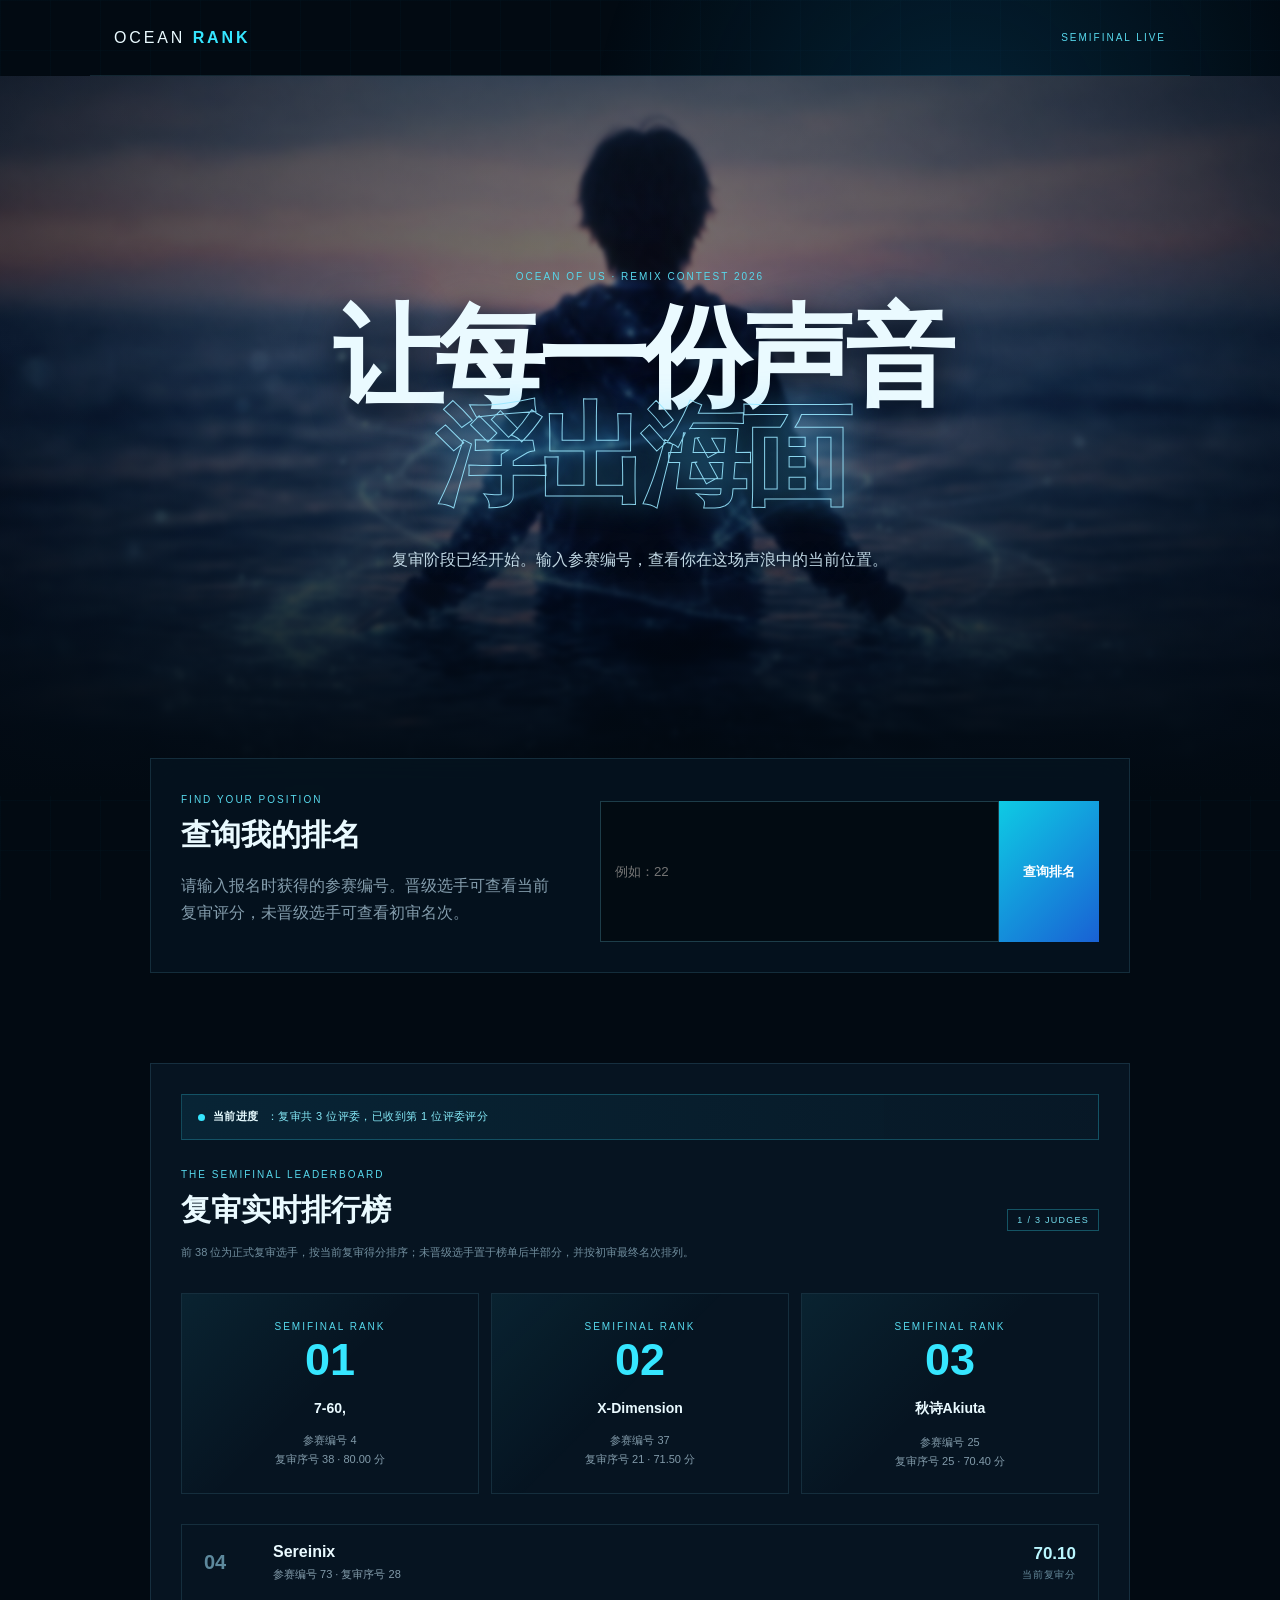
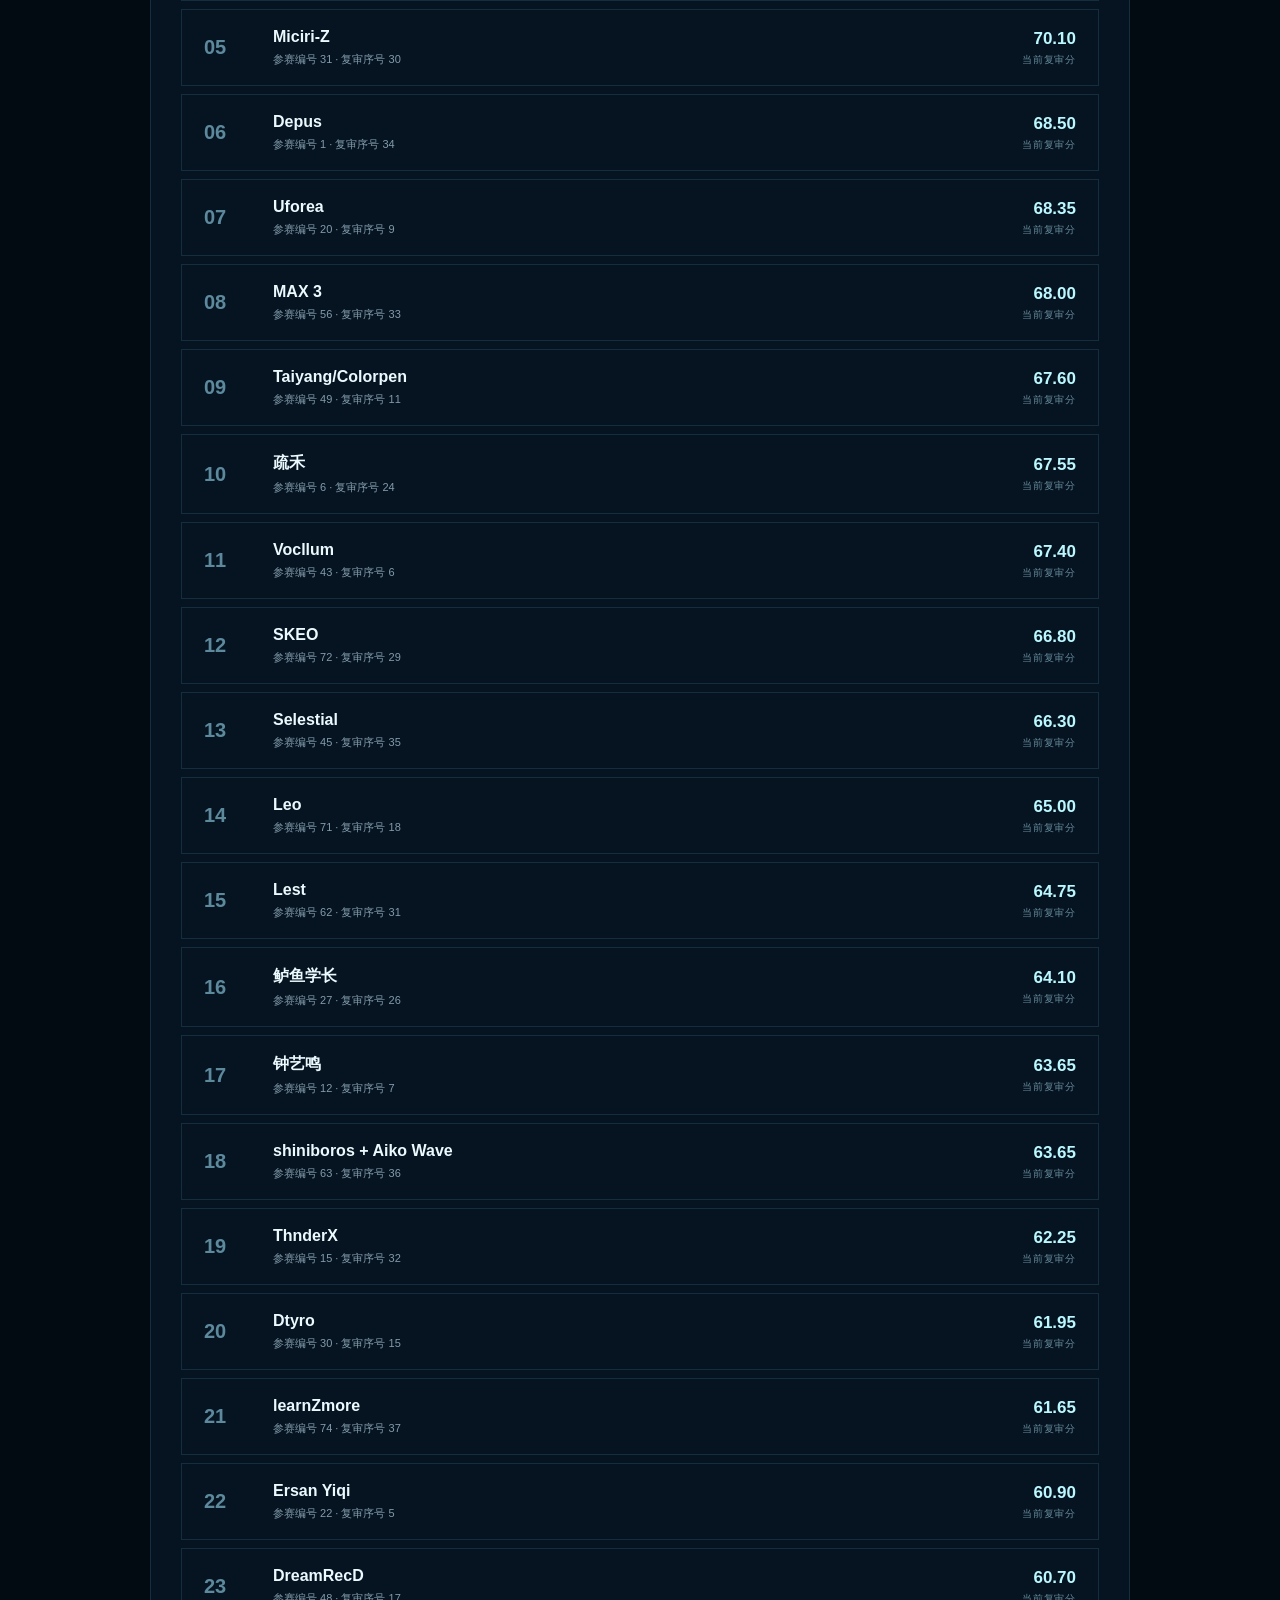
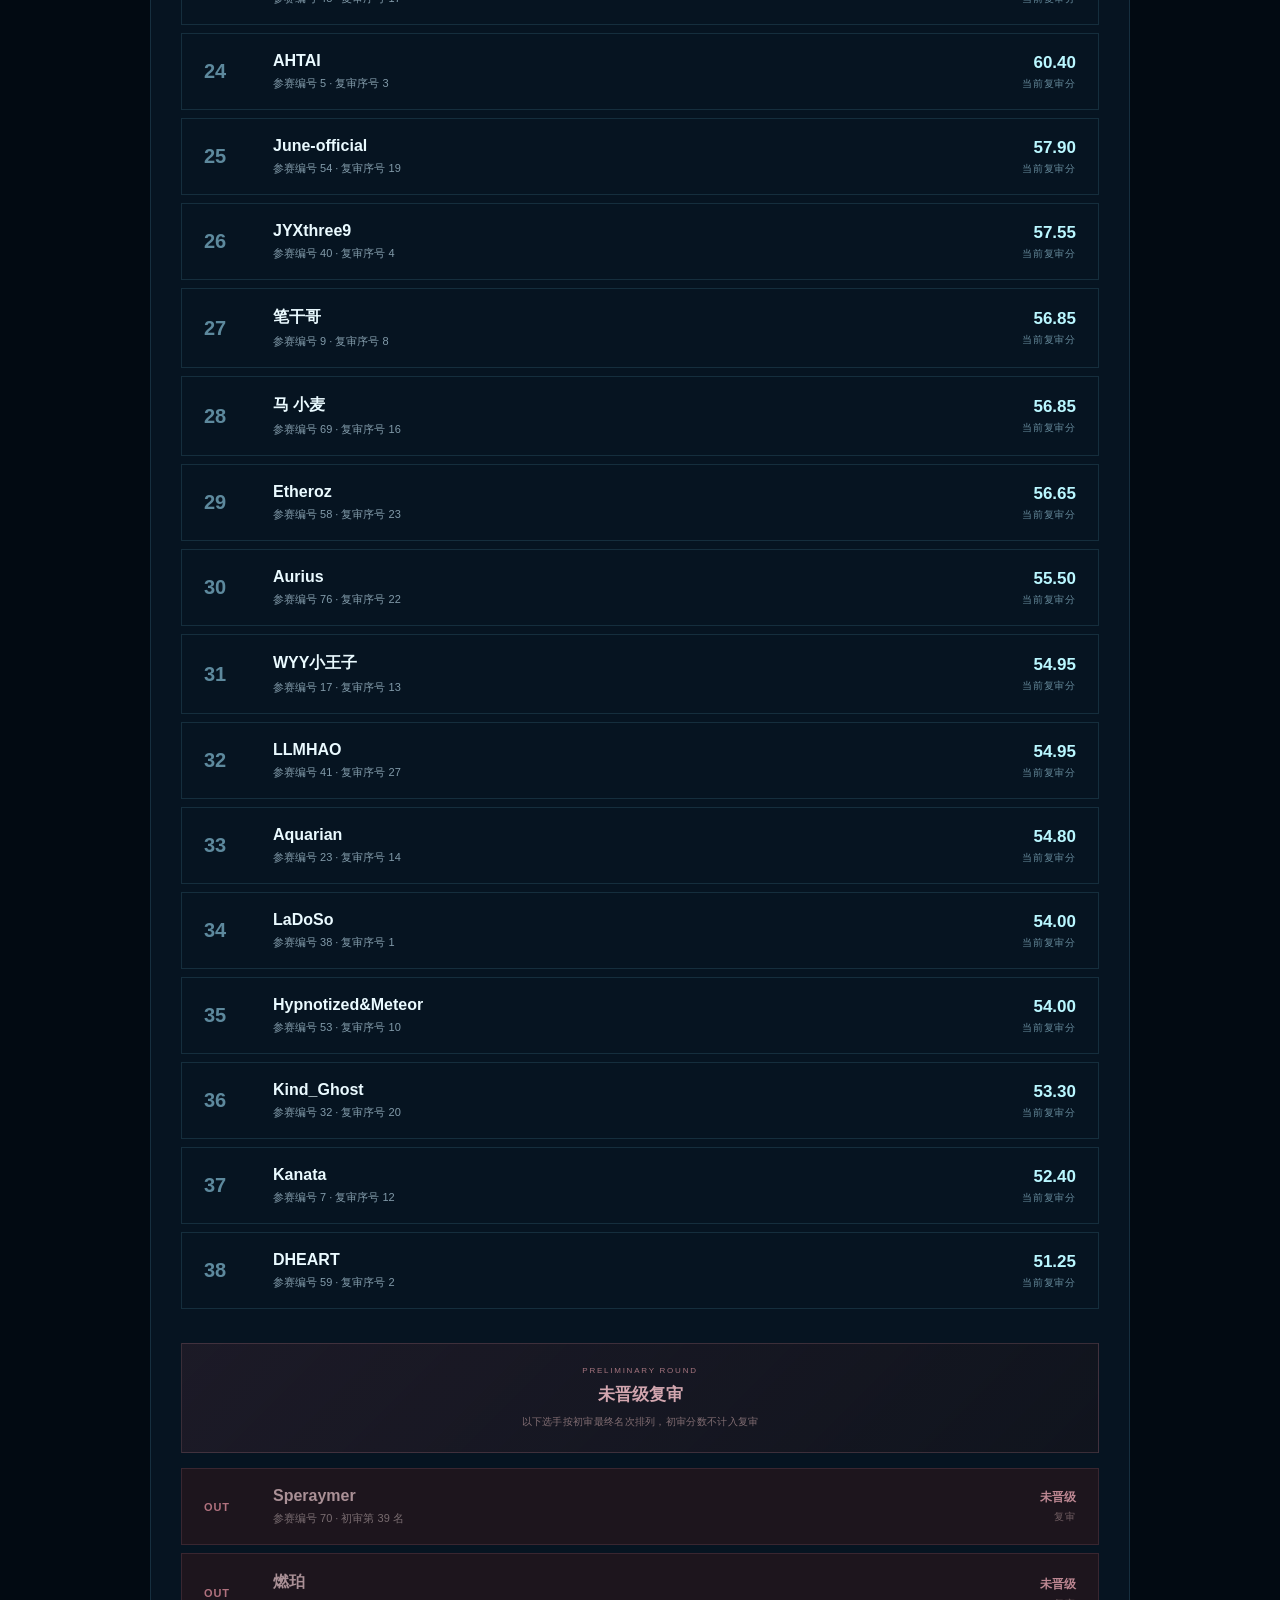
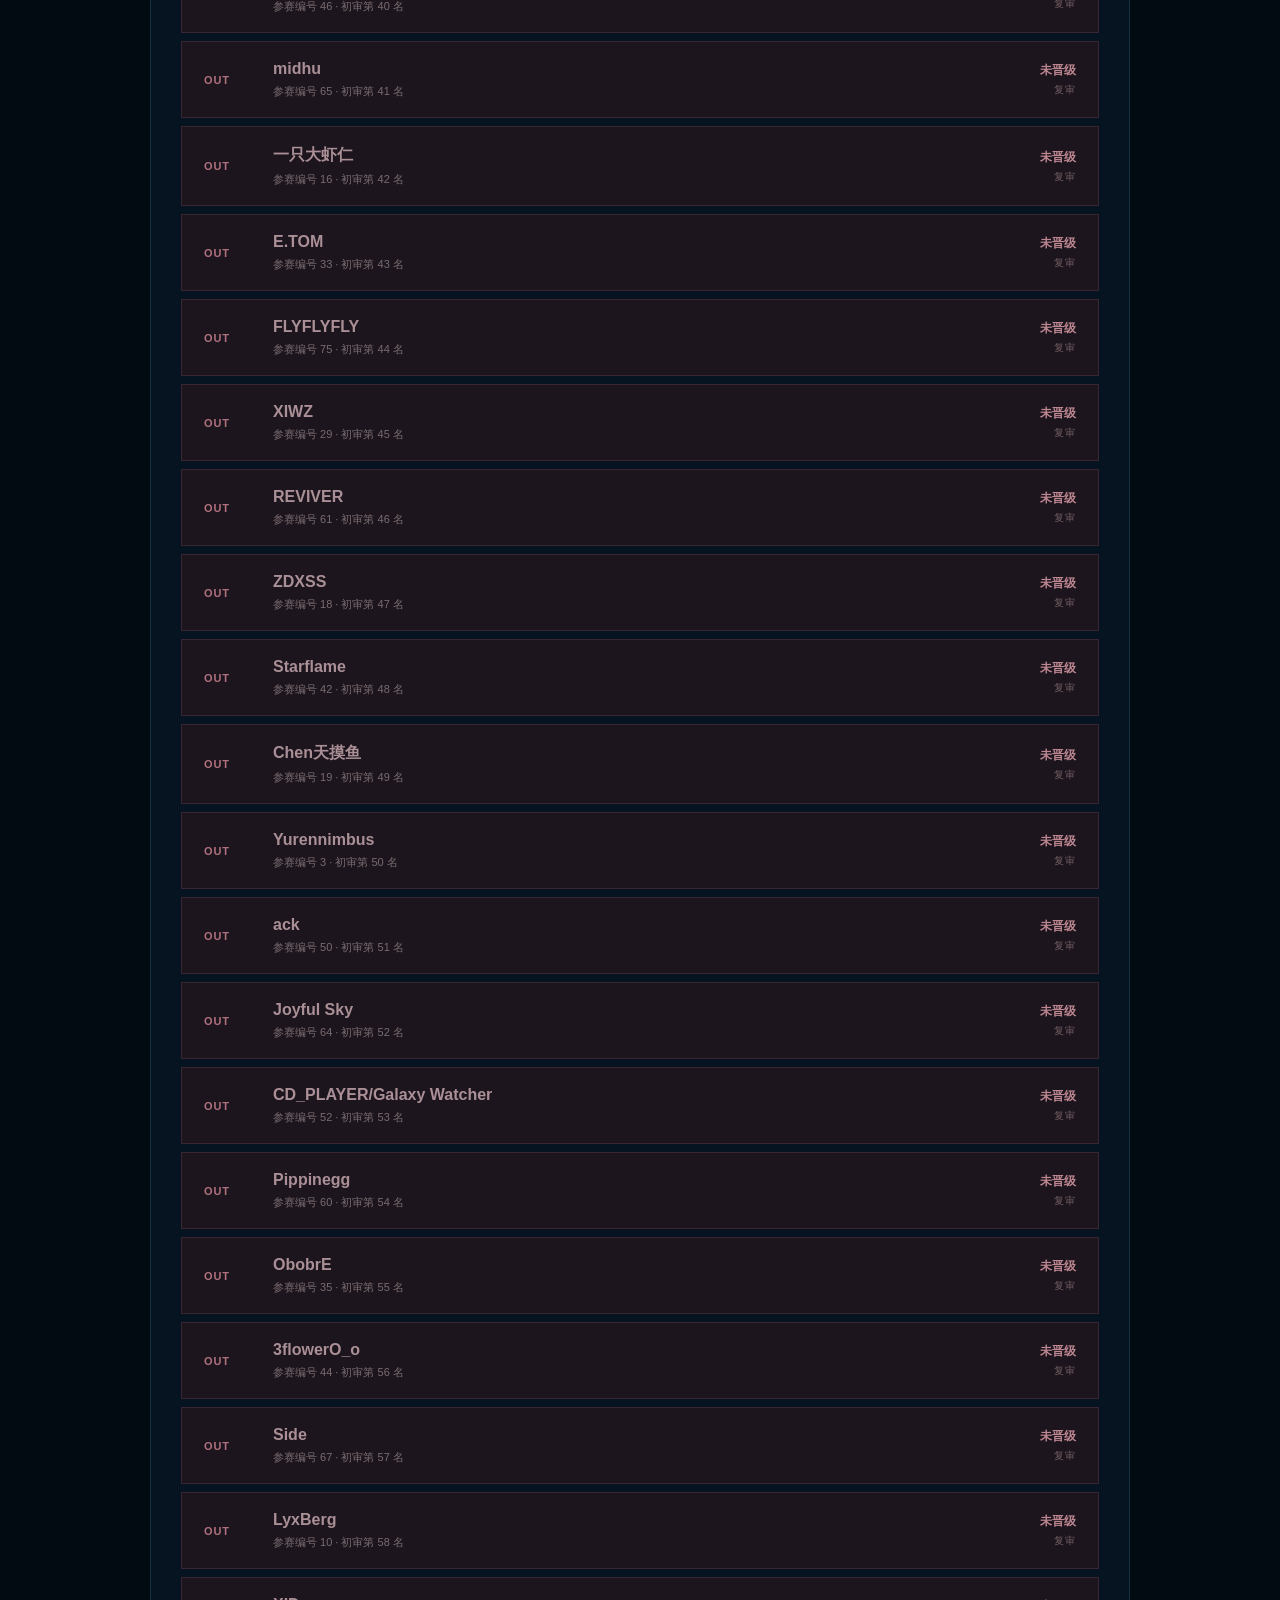
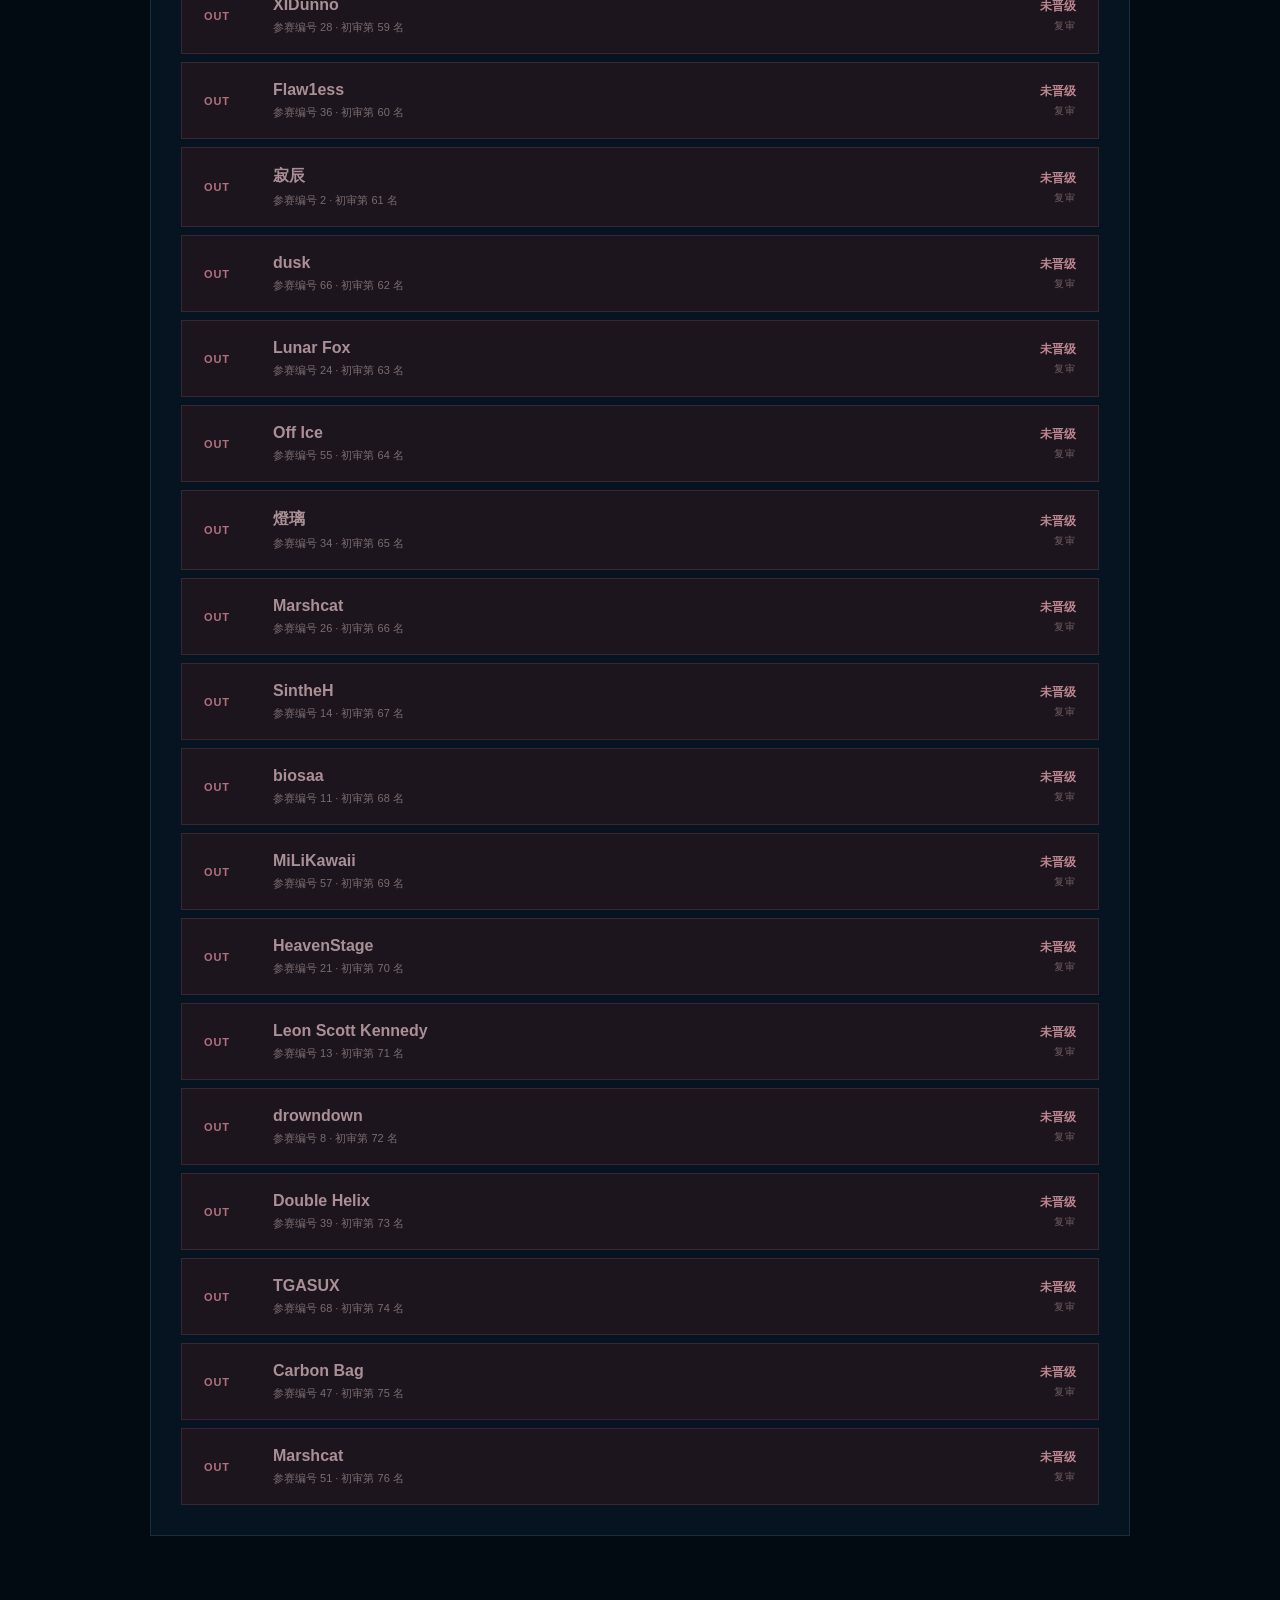
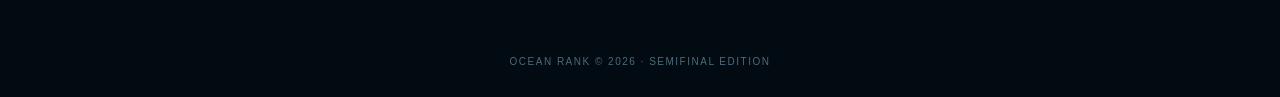
==== index.html @ de4f44c5 "Start semifinal ranking with first judge scores" ====
<!doctype html>
<html lang="zh-CN">
<head>
  <meta charset="utf-8">
  <meta name="viewport" content="width=device-width,initial-scale=1">
  <meta name="theme-color" content="#020a12">
  <title>Ocean Rank｜复审排行榜</title>
  <style>
    *{box-sizing:border-box}
    html{scroll-behavior:smooth}
    body{margin:0;background:#020a12;color:#eafaff;font-family:Arial,"Microsoft YaHei",sans-serif}
    body:before{content:"";position:fixed;inset:0;pointer-events:none;background:radial-gradient(circle at 75% 15%,#07527a55,transparent 30%),linear-gradient(#06314a18 1px,transparent 1px),linear-gradient(90deg,#06314a18 1px,transparent 1px);background-size:auto,50px 50px,50px 50px}
    nav{height:76px;max-width:1100px;margin:auto;padding:0 24px;display:flex;align-items:center;justify-content:space-between;border-bottom:1px solid #7fdfff22;position:relative;z-index:4}
    .brand{letter-spacing:.18em}.brand b{color:#36e6ff}.badge,small{font-size:10px;letter-spacing:.2em;color:#57d8ec}
    .hero{text-align:center;padding:110px 20px 80px}.hero h1{font-size:clamp(56px,10vw,110px);letter-spacing:-.07em;line-height:.9;margin:25px 0}.hero h1 span{color:transparent;-webkit-text-stroke:1px #45daf0}.hero p{color:#849dad;line-height:1.8}
    .query,.ranking{max-width:980px;margin:0 auto 90px;padding:30px;border:1px solid #7fdfff22;background:#071724dd}
    .query{display:grid;grid-template-columns:1fr 1.3fr;gap:35px}.query h2,.ranking h2{font-size:30px;margin:8px 0 12px}.query p{color:#849dad;line-height:1.7}
    .search{display:flex;margin-top:12px}.search input{flex:1;min-width:0;background:#020b12;border:1px solid #6ac7df44;color:white;padding:14px}.search button{border:0;background:linear-gradient(135deg,#0ecbe4,#1961d4);color:white;padding:0 24px;font-weight:bold;cursor:pointer}
    .result{grid-column:1/-1;padding:18px;border:1px solid #36e6ff33;display:none}.result strong{font-size:32px;color:#36e6ff;margin-right:18px}
    .podium{display:grid;grid-template-columns:repeat(3,1fr);gap:12px;margin:30px 0}.card,.row{border:1px solid #7fdfff20;background:#061421;text-decoration:none;color:inherit}.card{padding:22px;text-align:center}.card strong{display:block;font-size:45px;color:#36e6ff}.card h3{font-size:14px}.card span{font-size:11px;color:#829baa;line-height:1.7}
    .row{display:grid;grid-template-columns:55px minmax(0,1fr) auto;gap:14px;align-items:center;margin-top:8px;padding:18px 22px}.rank-number{font-size:20px;font-weight:700;color:#5d899d}.identity{min-width:0}.identity b{display:block;overflow-wrap:anywhere}.identity span{display:block;margin-top:6px;color:#829baa;font-size:11px}.row-score{text-align:right}.row-score b{display:block;color:#baf7ff;font-size:17px}.row-score small{display:block;margin-top:4px;color:#668a9b;letter-spacing:.08em}
    footer{text-align:center;color:#4c6b7a;padding:30px;font-size:10px;letter-spacing:.15em}
    @media(max-width:650px){nav{height:62px;padding:0 16px}.brand{font-size:12px}.badge{font-size:8px}.hero{padding:72px 18px 54px}.hero small{font-size:8px;line-height:1.8}.hero h1{font-size:43px;line-height:1.02;letter-spacing:-.045em;margin:20px 0}.hero h1 span{display:inline-block;margin-top:5px;color:#5ee9ff;-webkit-text-stroke:0;text-shadow:0 0 22px #08bfe755}.hero p{font-size:13px;margin:0 auto;max-width:310px}.query{grid-template-columns:1fr;margin:0 15px 70px;padding:24px 20px;gap:18px}.query h2,.ranking h2{font-size:25px}.query p{font-size:12px}.search{display:grid;grid-template-columns:1fr}.search input,.search button{width:100%;min-height:46px}.search button{margin-top:9px}.result{grid-column:auto;font-size:12px;line-height:1.8}.result strong{display:block;font-size:28px;margin:0 0 6px}.ranking{margin:0 15px 60px;padding:24px 14px}.podium{grid-template-columns:repeat(3,minmax(0,1fr));gap:7px;margin:24px 0 18px}.card{padding:16px 5px;min-width:0}.card small{font-size:7px}.card strong{font-size:31px;margin:6px 0}.card h3{font-size:10px;line-height:1.35;min-height:28px;margin:8px 0 5px;overflow-wrap:anywhere}.card span{display:block;font-size:8px}.row{grid-template-columns:38px minmax(0,1fr) auto;gap:8px;padding:15px 12px}.rank-number{font-size:15px}.identity b{font-size:12px}.identity span{font-size:9px;line-height:1.45}.row-score b{font-size:13px}.row-score small{font-size:7px}footer{font-size:8px;padding:25px 12px}}
    @media(max-width:380px){.hero h1{font-size:38px}.podium{gap:5px}.card strong{font-size:27px}.card{padding:14px 3px}}
  </style>
  <link rel="stylesheet" href="theme-v5.css?v=5">
  <link rel="stylesheet" href="progress-v12.css?v=13">
</head>
<body>
  <nav><div class="brand">OCEAN <b>RANK</b></div><div class="badge">SEMIFINAL LIVE</div></nav>
  <section class="hero">
    <small>OCEAN OF US · REMIX CONTEST 2026</small>
    <h1>让每一份声音<br><span>浮出海面</span></h1>
    <p>复审阶段已经开始。输入参赛编号，查看你在这场声浪中的当前位置。</p>
  </section>
  <section class="query">
    <div><small>FIND YOUR POSITION</small><h2>查询我的排名</h2><p>请输入报名时获得的参赛编号。晋级选手可查看当前复审评分，未晋级选手可查看初审名次。</p></div>
    <form class="search" id="searchForm"><input id="participantId" inputmode="numeric" autocomplete="off" placeholder="例如：22"><button type="submit">查询排名</button></form>
    <div class="result" id="result" aria-live="polite"></div>
  </section>
  <section class="ranking">
    <div class="progress-note"><span class="pulse"></span><b>当前进度</b>：复审共 3 位评委，已收到第 1 位评委评分</div>
    <div class="ranking-title"><div><small>THE SEMIFINAL LEADERBOARD</small><h2>复审实时排行榜</h2></div><span>1 / 3 JUDGES</span></div>
    <p class="ranking-help">前 38 位为正式复审选手，按当前复审得分排序；未晋级选手置于榜单后半部分，并按初审最终名次排列。</p>
    <div class="podium" id="podium"></div>
    <div id="list"></div>
  </section>
  <footer>OCEAN RANK © 2026 · SEMIFINAL EDITION</footer>
  <script src="rank-data-v13.js?v=13"></script>
  <script>
    const esc=value=>String(value).replace(/[&<>"']/g,char=>({"&":"&amp;","<":"&lt;",">":"&gt;",'"':"&quot;","'":"&#39;"})[char]);
    const semifinalists=contestants.filter(item=>item.status==="semifinal");
    const eliminated=contestants.filter(item=>item.status==="eliminated");
    const detailUrl=item=>`detail.html?id=${item.id}&scores=13`;

    document.getElementById("podium").innerHTML=semifinalists.slice(0,3).map(item=>`
      <a href="${detailUrl(item)}" class="card semifinal-card">
        <small>SEMIFINAL RANK</small><strong>${String(item.rank).padStart(2,"0")}</strong>
        <h3>${esc(item.name)}</h3><span>参赛编号 ${item.id}<br>复审序号 ${item.finalSequence} · ${item.total.toFixed(2)} 分</span>
      </a>`).join("");

    const semifinalRows=semifinalists.slice(3).map(item=>`
      <a href="${detailUrl(item)}" class="row semifinal-row">
        <div class="rank-number">${String(item.rank).padStart(2,"0")}</div>
        <div class="identity"><b>${esc(item.name)}</b><span>参赛编号 ${item.id} · 复审序号 ${item.finalSequence}</span></div>
        <div class="row-score"><b>${item.total.toFixed(2)}</b><small>当前复审分</small></div>
      </a>`).join("");

    const eliminatedRows=eliminated.map(item=>`
      <a href="${detailUrl(item)}" class="row eliminated-row">
        <div class="rank-number out-mark">OUT</div>
        <div class="identity"><b>${esc(item.name)}</b><span>参赛编号 ${item.id} · 初审第 ${item.prelimRank} 名</span></div>
        <div class="row-score eliminated-state"><b>未晋级</b><small>复审</small></div>
      </a>`).join("");

    document.getElementById("list").innerHTML=semifinalRows+`
      <div class="eliminated-divider"><span>PRELIMINARY ROUND</span><b>未晋级复审</b><small>以下选手按初审最终名次排列，初审分数不计入复审</small></div>`+eliminatedRows;

    document.getElementById("searchForm").addEventListener("submit",event=>{
      event.preventDefault();
      const input=document.getElementById("participantId");
      const result=document.getElementById("result");
      const item=contestants.find(entry=>entry.id===Number(input.value));
      result.style.display="block";
      if(!item){result.innerHTML=`未找到参赛编号 <b>${esc(input.value||"—")}</b>`;return;}
      result.classList.toggle("is-eliminated",item.status==="eliminated");
      result.innerHTML=item.status==="semifinal"
        ?`<a href="${detailUrl(item)}"><strong>#${item.rank}</strong><b>${esc(item.name)}</b> · 参赛编号 ${item.id} · 复审序号 ${item.finalSequence} · 当前 ${item.total.toFixed(2)} 分<br><small>点击查看各维度评分 →</small></a>`
        :`<a href="${detailUrl(item)}"><strong>OUT</strong><b>${esc(item.name)}</b> · 参赛编号 ${item.id} · 初审第 ${item.prelimRank} 名 · 未晋级复审<br><small>点击查看状态详情 →</small></a>`;
    });
  </script>
</body>
</html>
---- theme-v5.css ----
.hero{position:relative;min-height:720px;display:flex;flex-direction:column;align-items:center;justify-content:center;overflow:hidden;padding-top:90px!important;padding-bottom:100px!important}.hero:before{content:"";position:absolute;inset:-18px;background:url("album-cover-v5.jpg") center 44%/cover no-repeat;filter:saturate(.92) contrast(1.06) brightness(.62) blur(2px);transform:scale(1.035);z-index:0}.hero:after{content:"";position:absolute;inset:0;background:linear-gradient(180deg,rgba(2,10,18,.28) 0%,rgba(2,10,18,.14) 38%,rgba(2,10,18,.5) 68%,#020a12 100%),radial-gradient(circle at 50% 45%,transparent 10%,rgba(1,8,16,.38) 84%);z-index:1}.hero>*{position:relative;z-index:2}.hero h1{text-shadow:0 8px 35px rgba(0,5,14,.9)}.hero h1 span{-webkit-text-stroke:1px rgba(152,231,255,.9);text-shadow:0 0 30px rgba(71,203,255,.35)}.hero p{color:#c1d8e4;text-shadow:0 2px 14px #00101d}.query{margin-top:-38px;position:relative;z-index:3;backdrop-filter:blur(16px);background:rgba(5,20,32,.82)}@media(max-width:650px){.hero{min-height:610px;padding:68px 18px 92px!important}.hero:before{background-position:center 38%;filter:saturate(.9) contrast(1.05) brightness(.55) blur(1px)}.hero:after{background:linear-gradient(180deg,rgba(2,10,18,.2),rgba(2,10,18,.18) 42%,rgba(2,10,18,.62) 72%,#020a12 100%)}.hero h1{font-size:43px!important}.query{margin-top:-30px!important}}@media(max-width:380px){.hero{min-height:570px}.hero h1{font-size:38px!important}}
---- progress-v12.css ----
.progress-note{display:flex;align-items:center;gap:8px;margin-bottom:24px;padding:13px 16px;border:1px solid rgba(54,230,255,.24);background:linear-gradient(90deg,rgba(17,112,145,.18),rgba(10,38,56,.24));color:#85e9f7;font-size:11px;letter-spacing:.04em;line-height:1.6}.progress-note b{color:#e7fbff}.pulse{width:7px;height:7px;flex:0 0 auto;border-radius:50%;background:#36e6ff;box-shadow:0 0 0 0 rgba(54,230,255,.6);animation:ocean-pulse 2s infinite}.ranking-title{display:flex;align-items:end;justify-content:space-between;gap:20px}.ranking-title>span{margin-bottom:12px;padding:5px 9px;border:1px solid rgba(54,230,255,.3);color:#74deef;font-size:9px;letter-spacing:.14em}.ranking-help{margin:0;color:#718e9e;font-size:11px;line-height:1.8}.card,.row{transition:border-color .2s ease,background .2s ease,transform .2s ease}.card:hover,.row:hover{border-color:rgba(54,230,255,.5);background:#092033;transform:translateY(-1px)}.semifinal-card{position:relative;overflow:hidden}.semifinal-card:before{content:"";position:absolute;inset:0;background:linear-gradient(135deg,rgba(54,230,255,.07),transparent 48%);pointer-events:none}.eliminated-divider{margin:34px 0 15px;padding:22px 20px;border:1px solid rgba(180,119,132,.25);background:linear-gradient(135deg,rgba(92,43,55,.26),rgba(20,20,28,.7));text-align:center}.eliminated-divider span,.eliminated-divider b,.eliminated-divider small{display:block}.eliminated-divider span{color:#a4747e;font-size:8px;letter-spacing:.22em}.eliminated-divider b{margin:8px 0;color:#d2a6af;font-size:17px}.eliminated-divider small{color:#816d72;letter-spacing:.03em;line-height:1.6}.eliminated-row{border-color:rgba(180,119,132,.18);background:rgba(38,22,29,.72);color:#aa9096}.eliminated-row:hover{border-color:rgba(205,139,153,.38);background:rgba(56,29,39,.82)}.eliminated-row .identity span{color:#796c70}.out-mark{color:#b0717e;font-size:11px;letter-spacing:.08em}.eliminated-state b{color:#bd8792;font-size:12px}.eliminated-state small{color:#725f63}.result a{display:block;color:inherit;text-decoration:none}.result.is-eliminated{border-color:rgba(190,126,139,.35);background:rgba(58,28,38,.42);color:#bd9ca3}.result.is-eliminated strong{color:#c28692;font-size:22px}@keyframes ocean-pulse{0%{box-shadow:0 0 0 0 rgba(54,230,255,.5)}70%{box-shadow:0 0 0 8px rgba(54,230,255,0)}100%{box-shadow:0 0 0 0 rgba(54,230,255,0)}}@media(max-width:650px){.progress-note{align-items:flex-start;padding:12px;font-size:9px}.pulse{margin-top:4px}.ranking-title{align-items:flex-start}.ranking-title>span{margin-top:4px;margin-bottom:0;white-space:nowrap}.ranking-help{font-size:9px}.eliminated-divider{margin-top:28px;padding:18px 12px}.eliminated-divider b{font-size:15px}.out-mark{font-size:9px}.eliminated-state b{font-size:10px}}
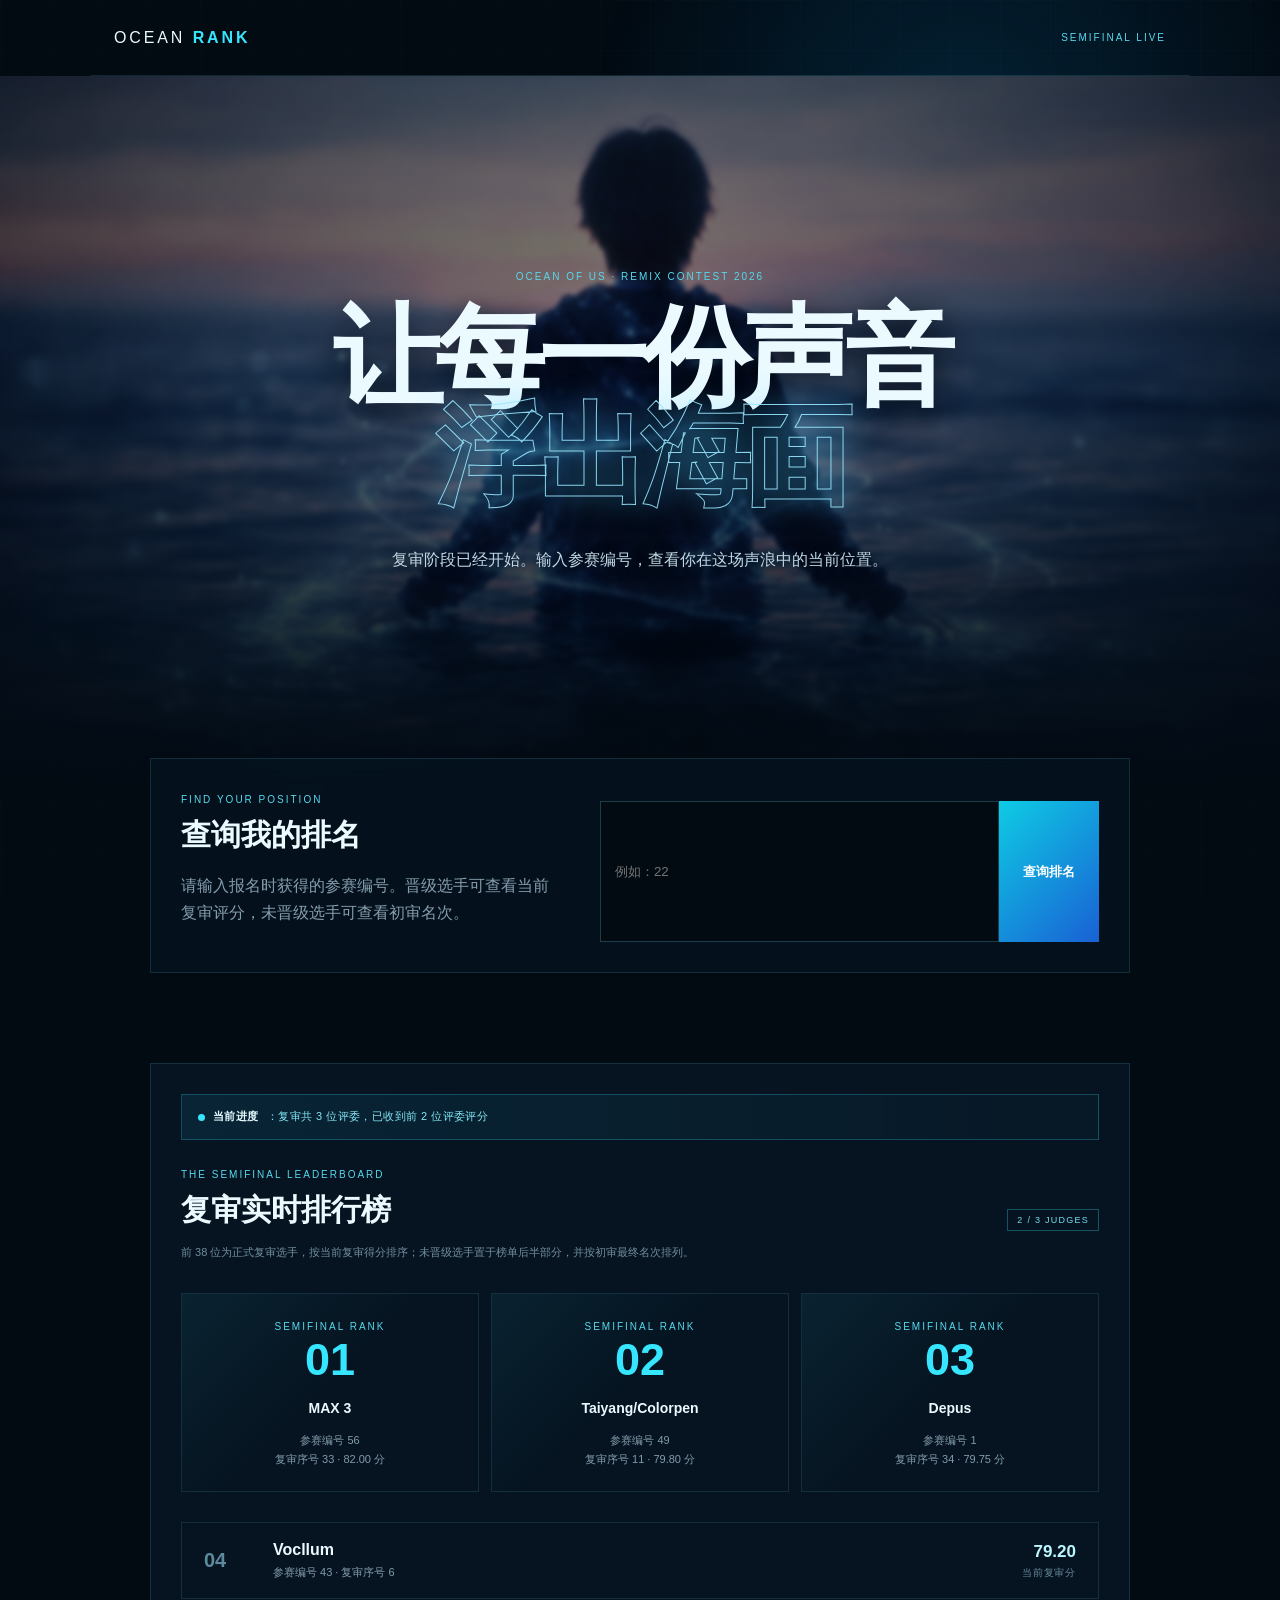
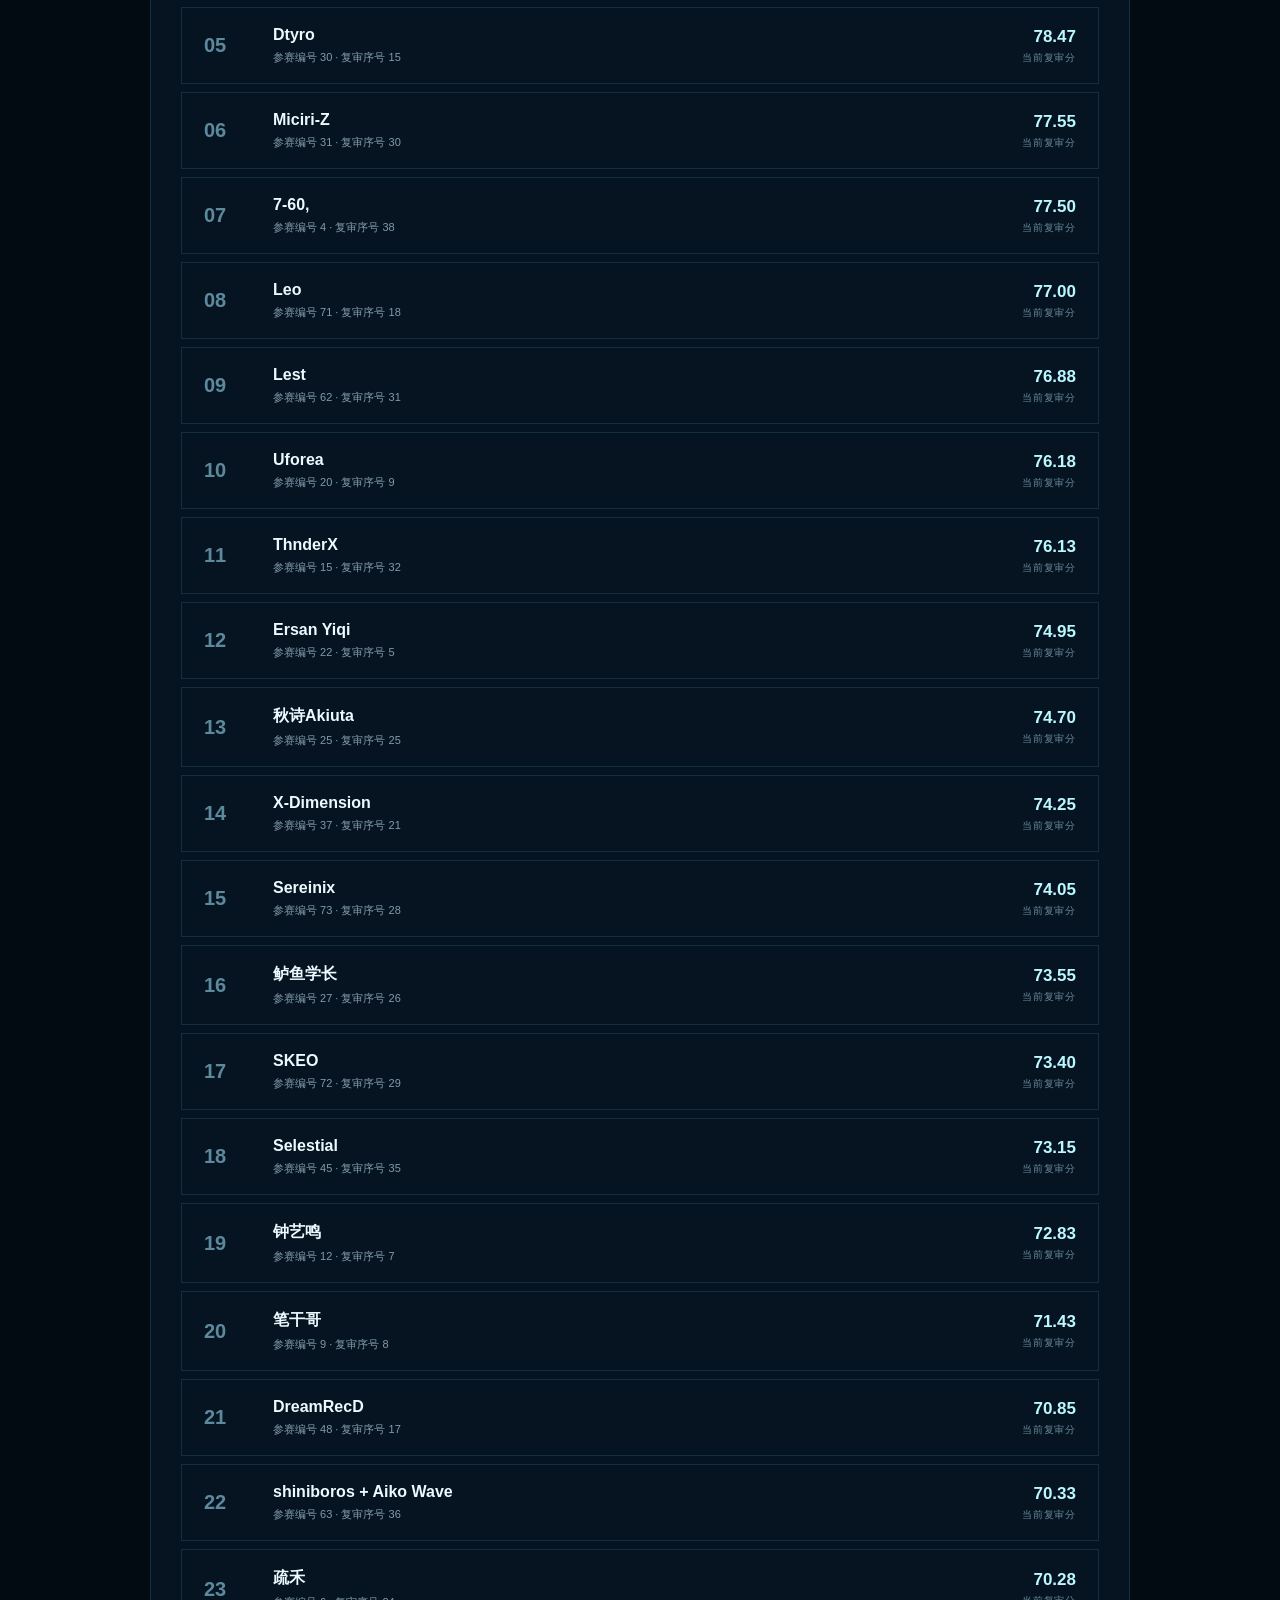
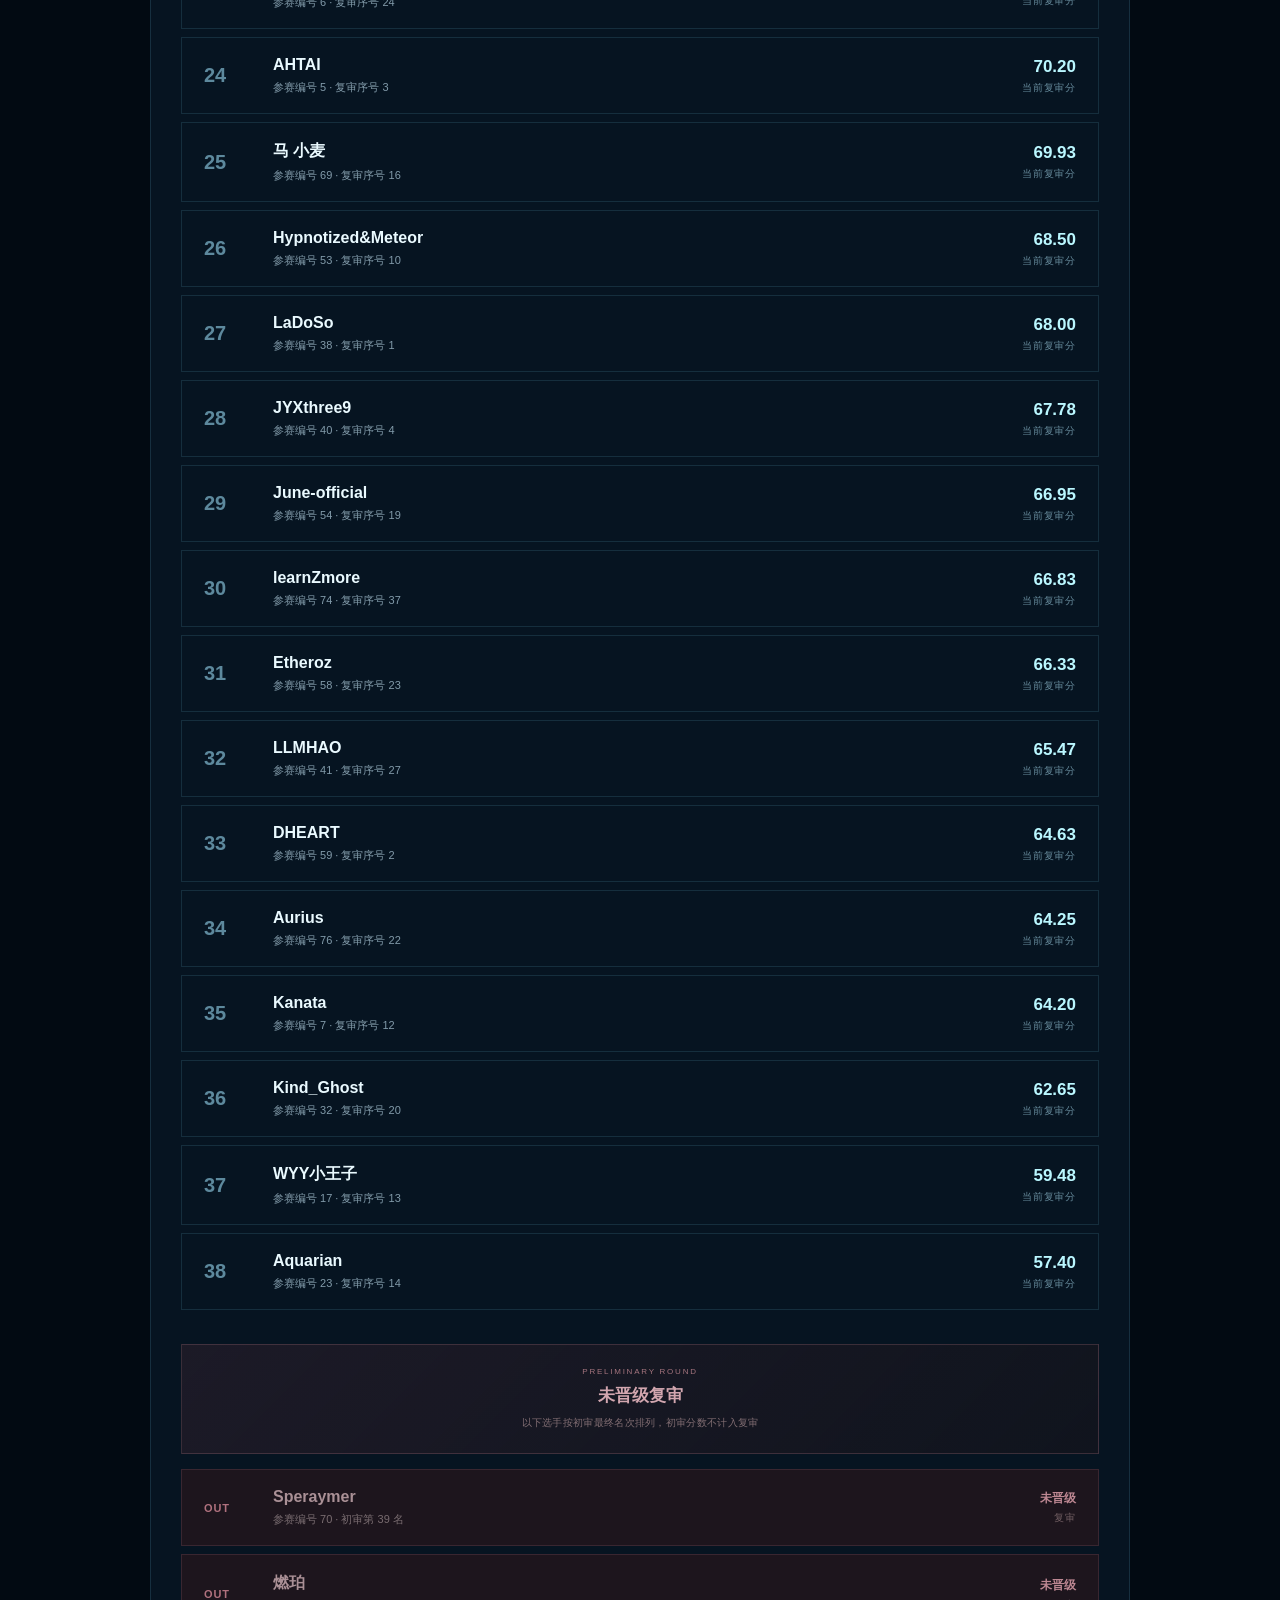
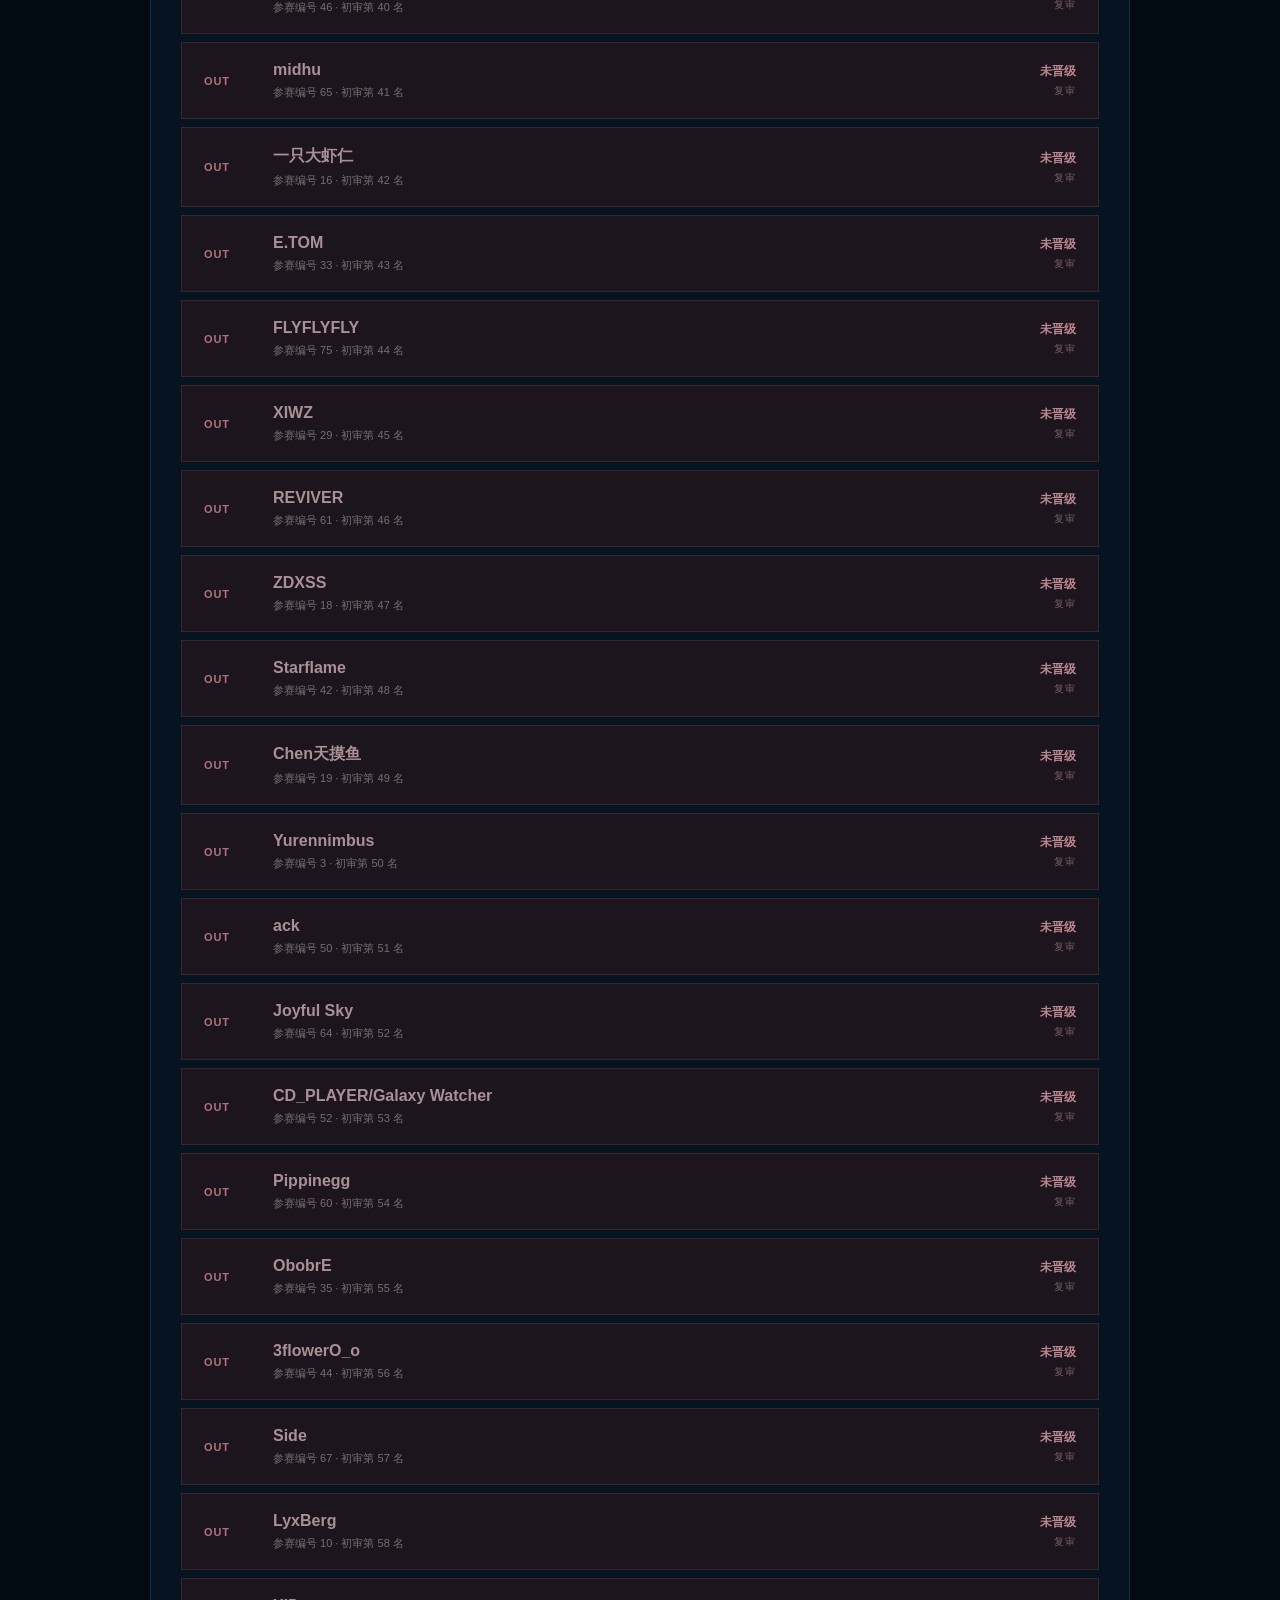
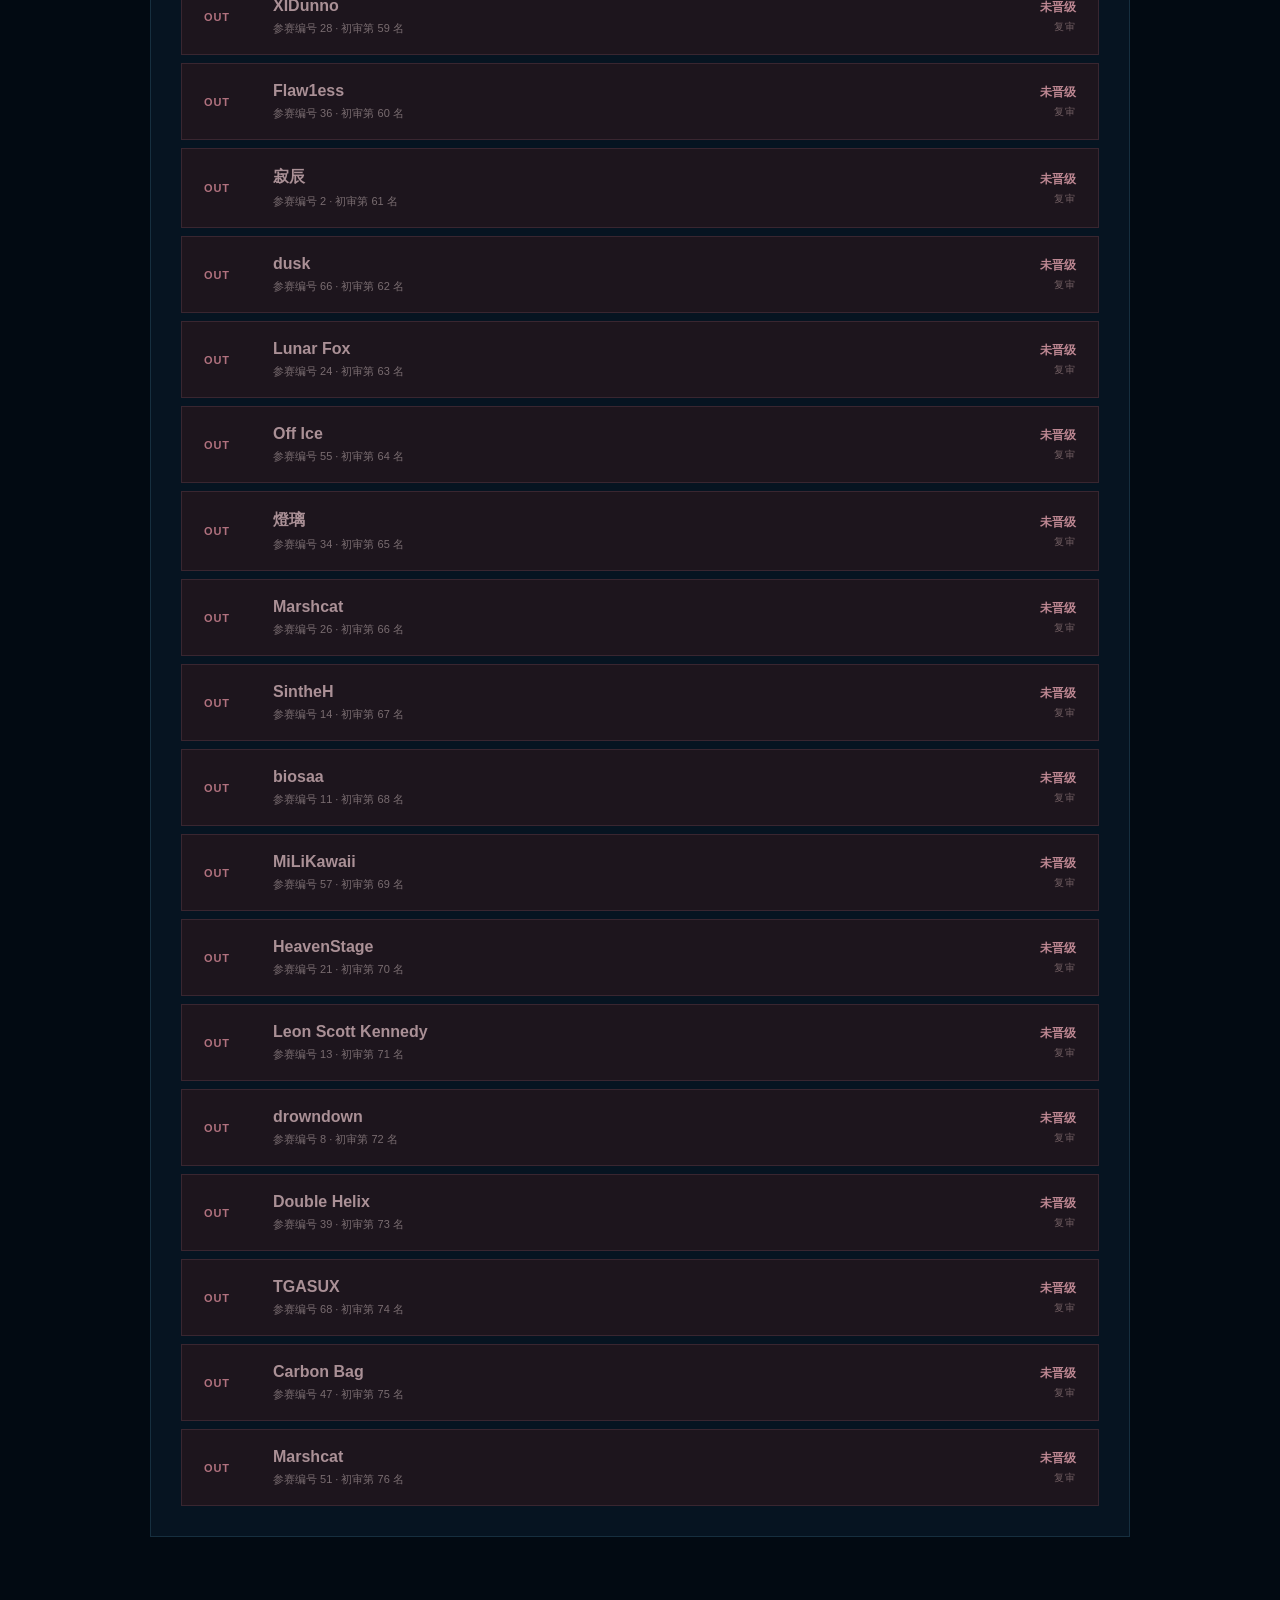
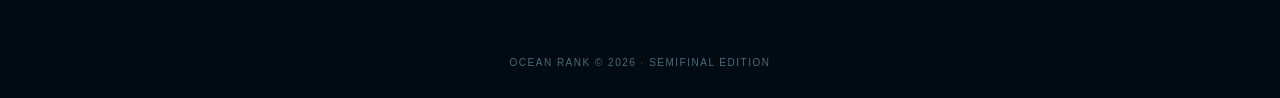
==== commit 1932748c: "Merge second semifinal judge scores" ====
--- a/index.html
+++ b/index.html
@@ -24,7 +24,7 @@
     @media(max-width:380px){.hero h1{font-size:38px}.podium{gap:5px}.card strong{font-size:27px}.card{padding:14px 3px}}
   </style>
   <link rel="stylesheet" href="theme-v5.css?v=5">
-  <link rel="stylesheet" href="progress-v12.css?v=13">
+  <link rel="stylesheet" href="progress-v12.css?v=14">
 </head>
 <body>
   <nav><div class="brand">OCEAN <b>RANK</b></div><div class="badge">SEMIFINAL LIVE</div></nav>
@@ -39,19 +39,19 @@
     <div class="result" id="result" aria-live="polite"></div>
   </section>
   <section class="ranking">
-    <div class="progress-note"><span class="pulse"></span><b>当前进度</b>：复审共 3 位评委，已收到第 1 位评委评分</div>
-    <div class="ranking-title"><div><small>THE SEMIFINAL LEADERBOARD</small><h2>复审实时排行榜</h2></div><span>1 / 3 JUDGES</span></div>
+    <div class="progress-note"><span class="pulse"></span><b>当前进度</b>：复审共 3 位评委，已收到前 2 位评委评分</div>
+    <div class="ranking-title"><div><small>THE SEMIFINAL LEADERBOARD</small><h2>复审实时排行榜</h2></div><span>2 / 3 JUDGES</span></div>
     <p class="ranking-help">前 38 位为正式复审选手，按当前复审得分排序；未晋级选手置于榜单后半部分，并按初审最终名次排列。</p>
     <div class="podium" id="podium"></div>
     <div id="list"></div>
   </section>
   <footer>OCEAN RANK © 2026 · SEMIFINAL EDITION</footer>
-  <script src="rank-data-v13.js?v=13"></script>
+  <script src="rank-data-v14.js?v=14"></script>
   <script>
     const esc=value=>String(value).replace(/[&<>"']/g,char=>({"&":"&amp;","<":"&lt;",">":"&gt;",'"':"&quot;","'":"&#39;"})[char]);
     const semifinalists=contestants.filter(item=>item.status==="semifinal");
     const eliminated=contestants.filter(item=>item.status==="eliminated");
-    const detailUrl=item=>`detail.html?id=${item.id}&scores=13`;
+    const detailUrl=item=>`detail.html?id=${item.id}&scores=14`;
 
     document.getElementById("podium").innerHTML=semifinalists.slice(0,3).map(item=>`
       <a href="${detailUrl(item)}" class="card semifinal-card">
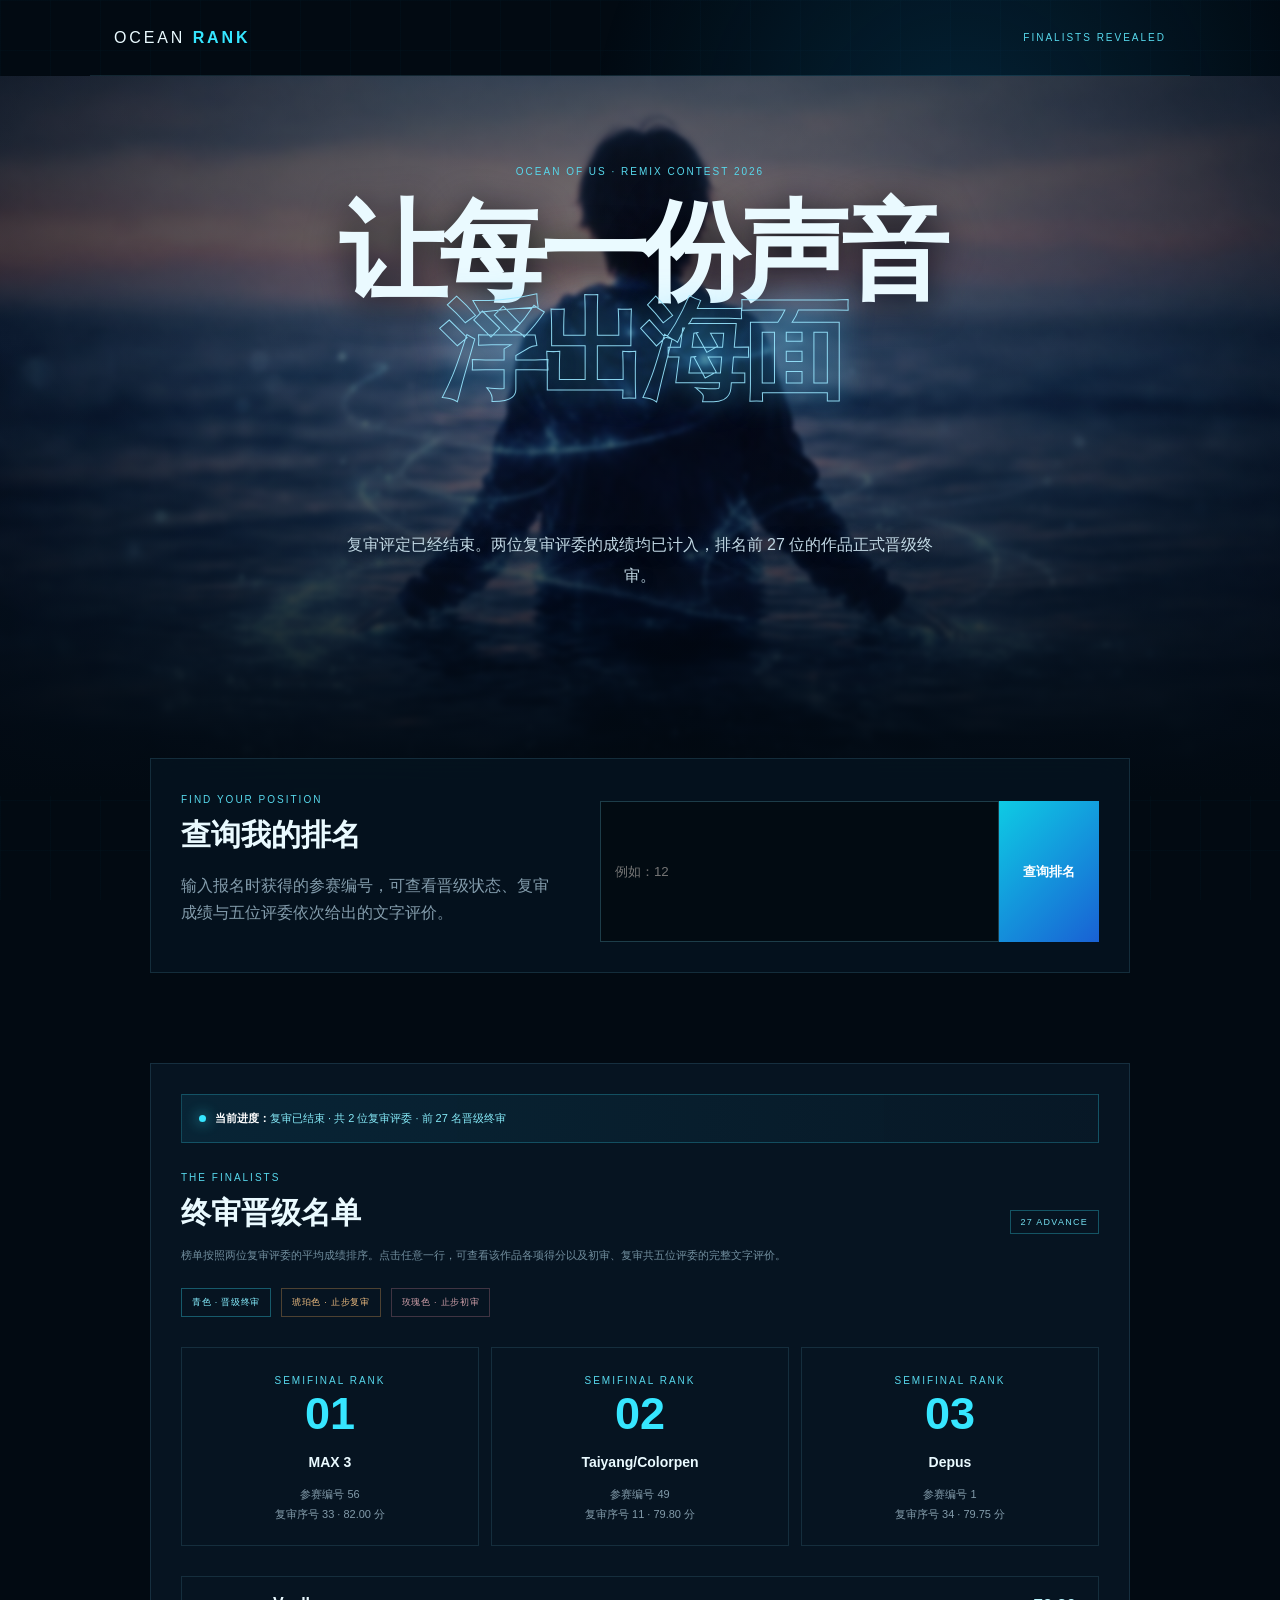
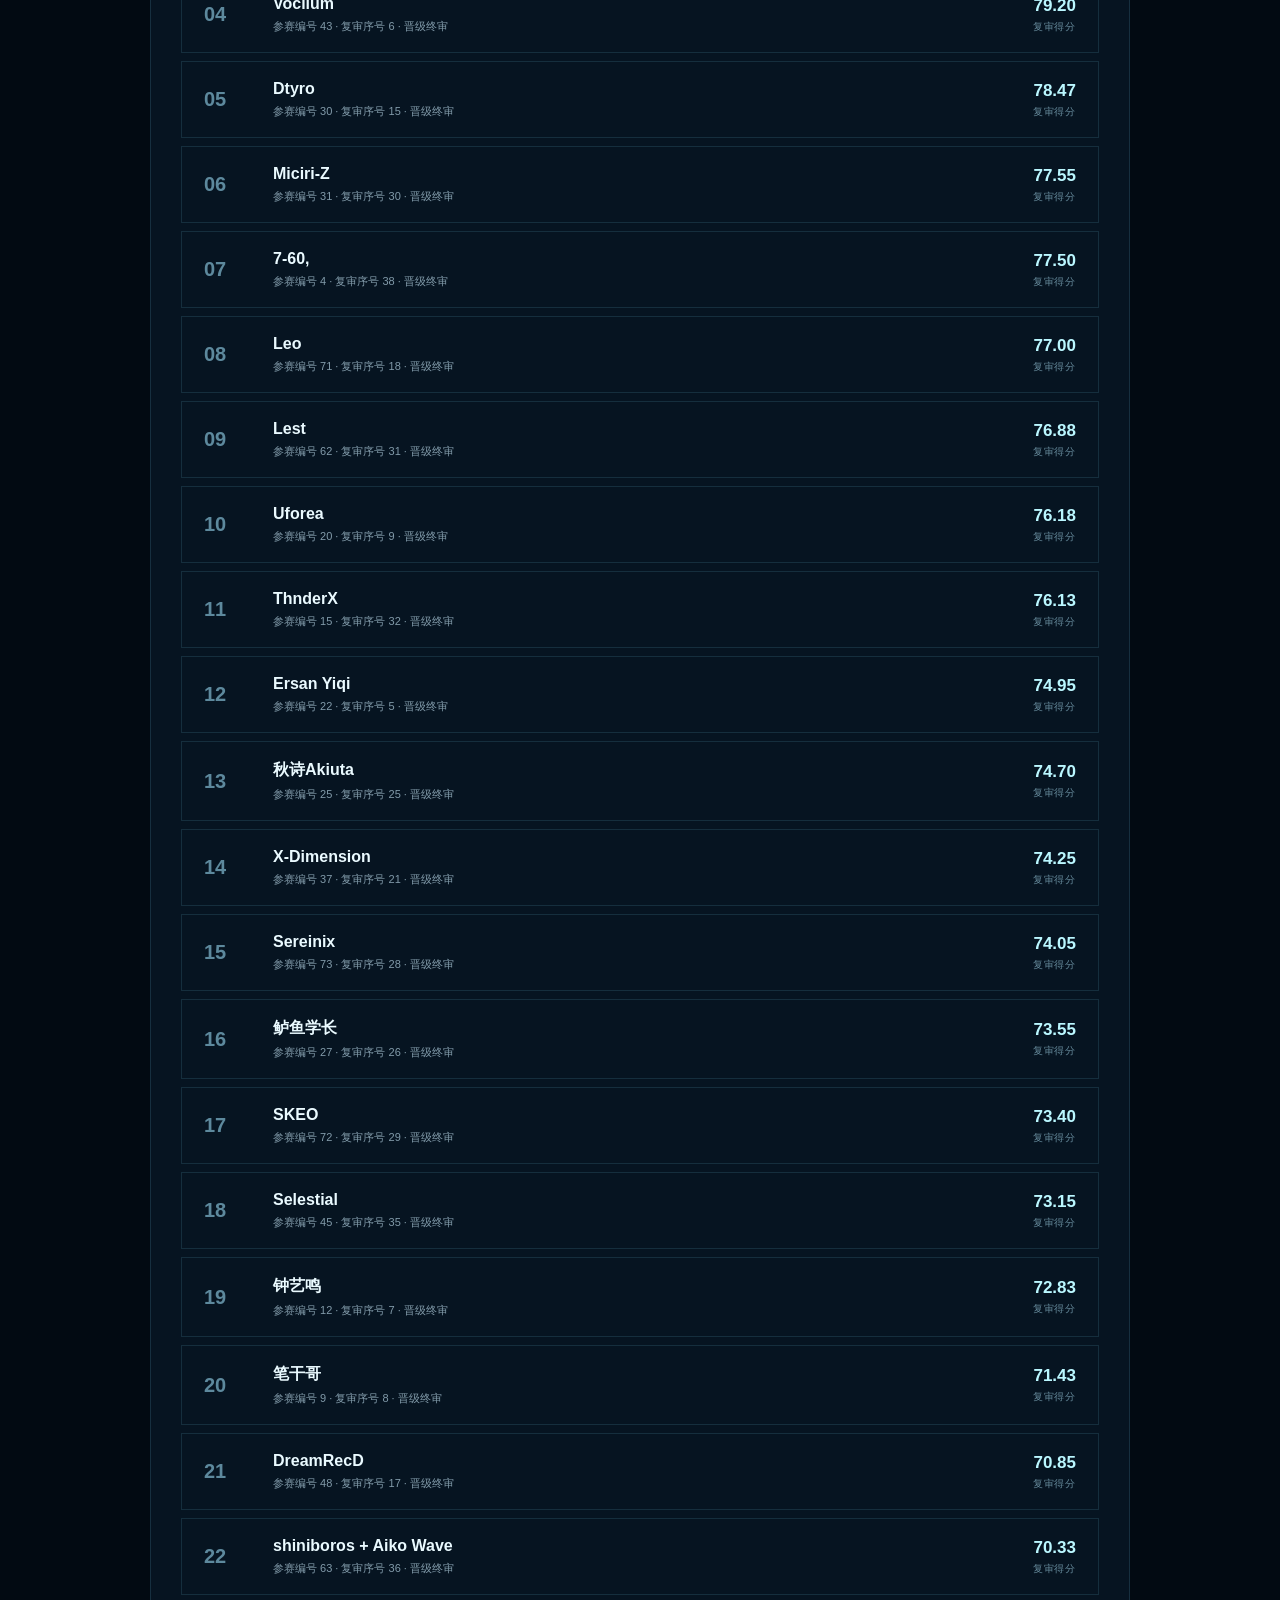
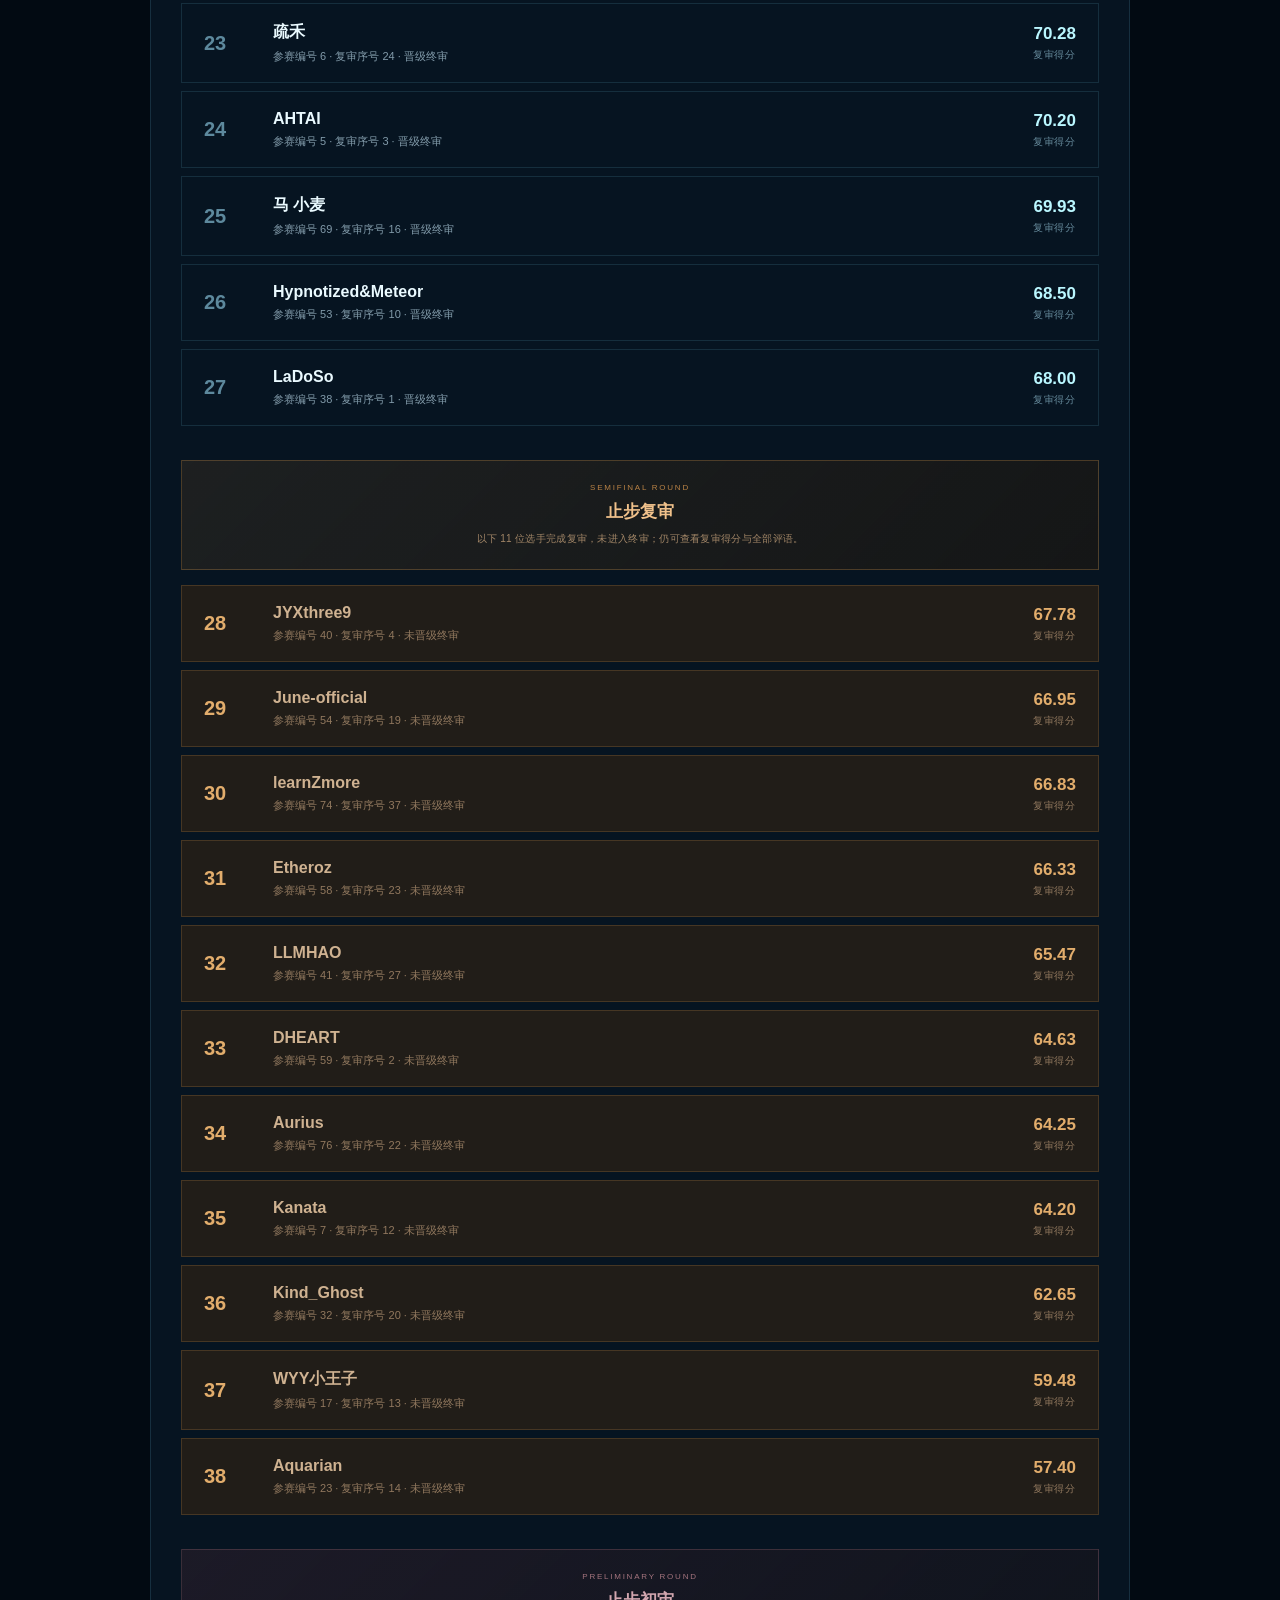
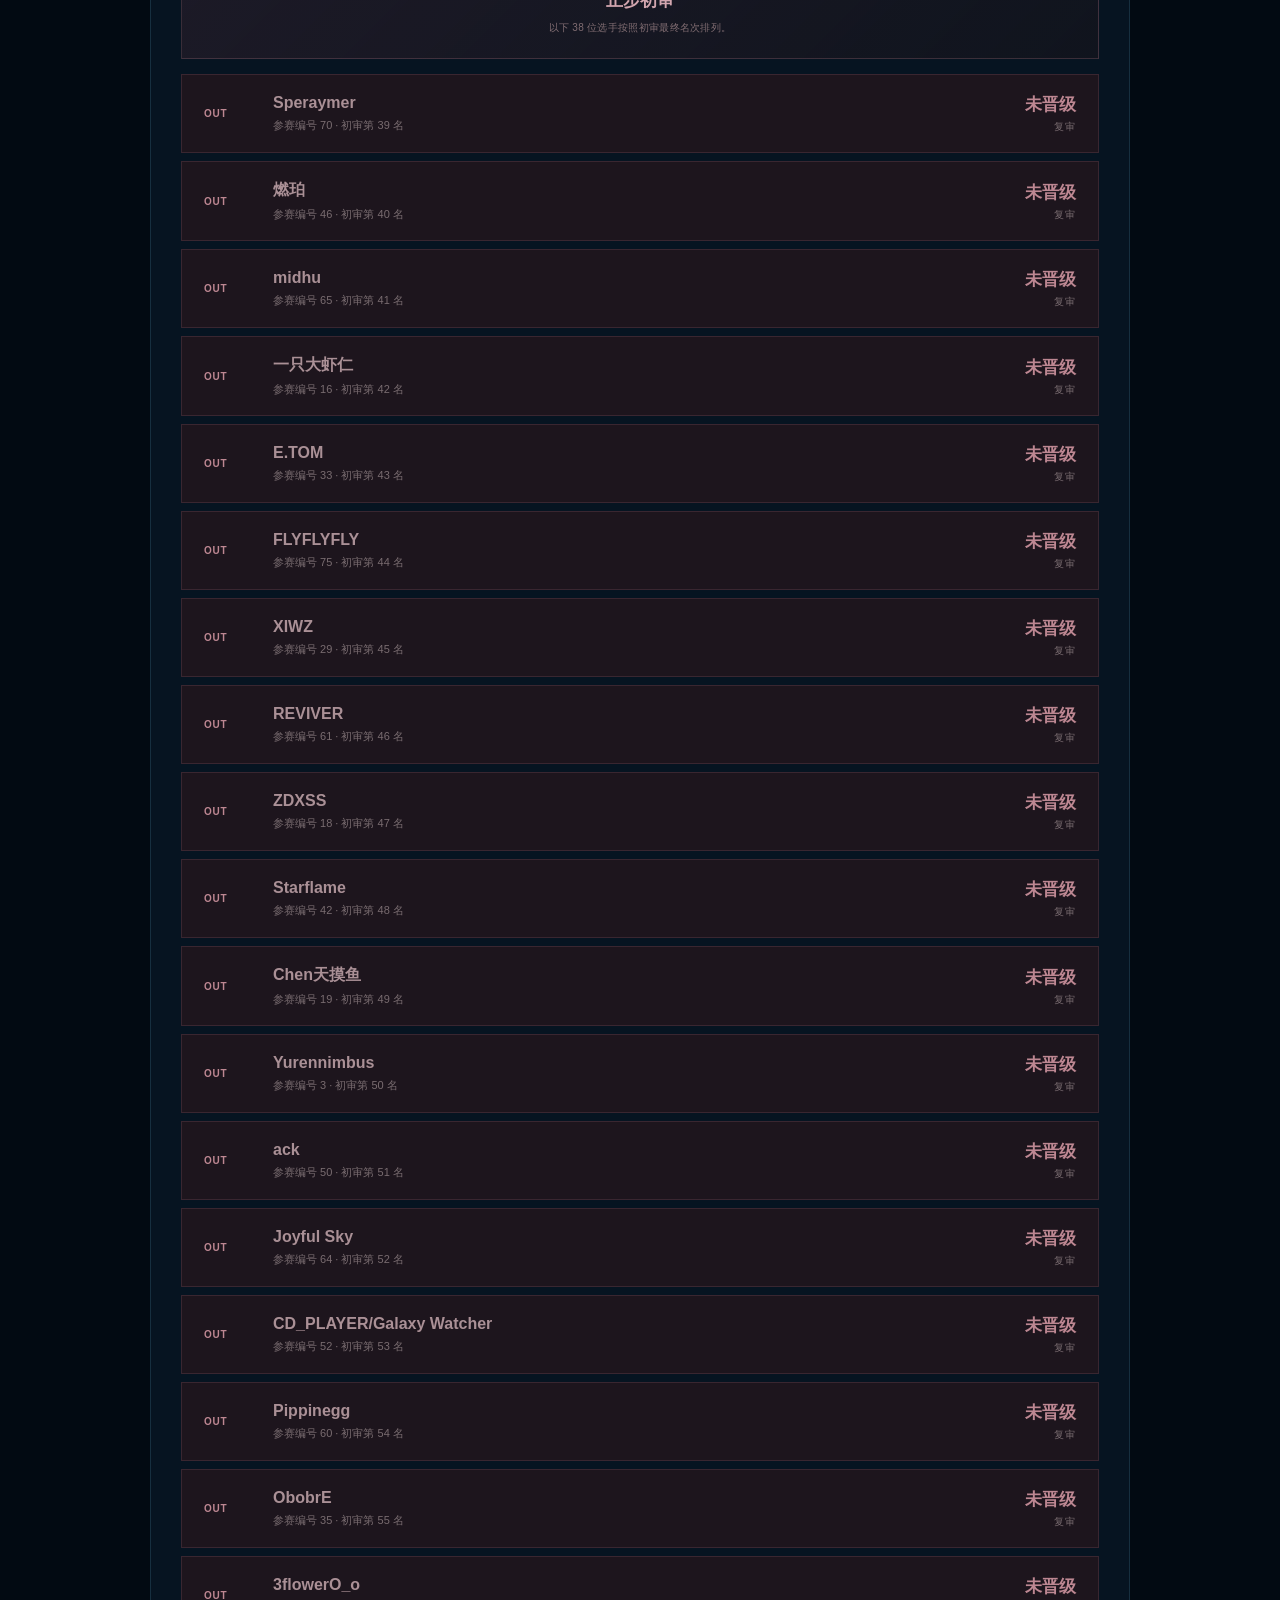
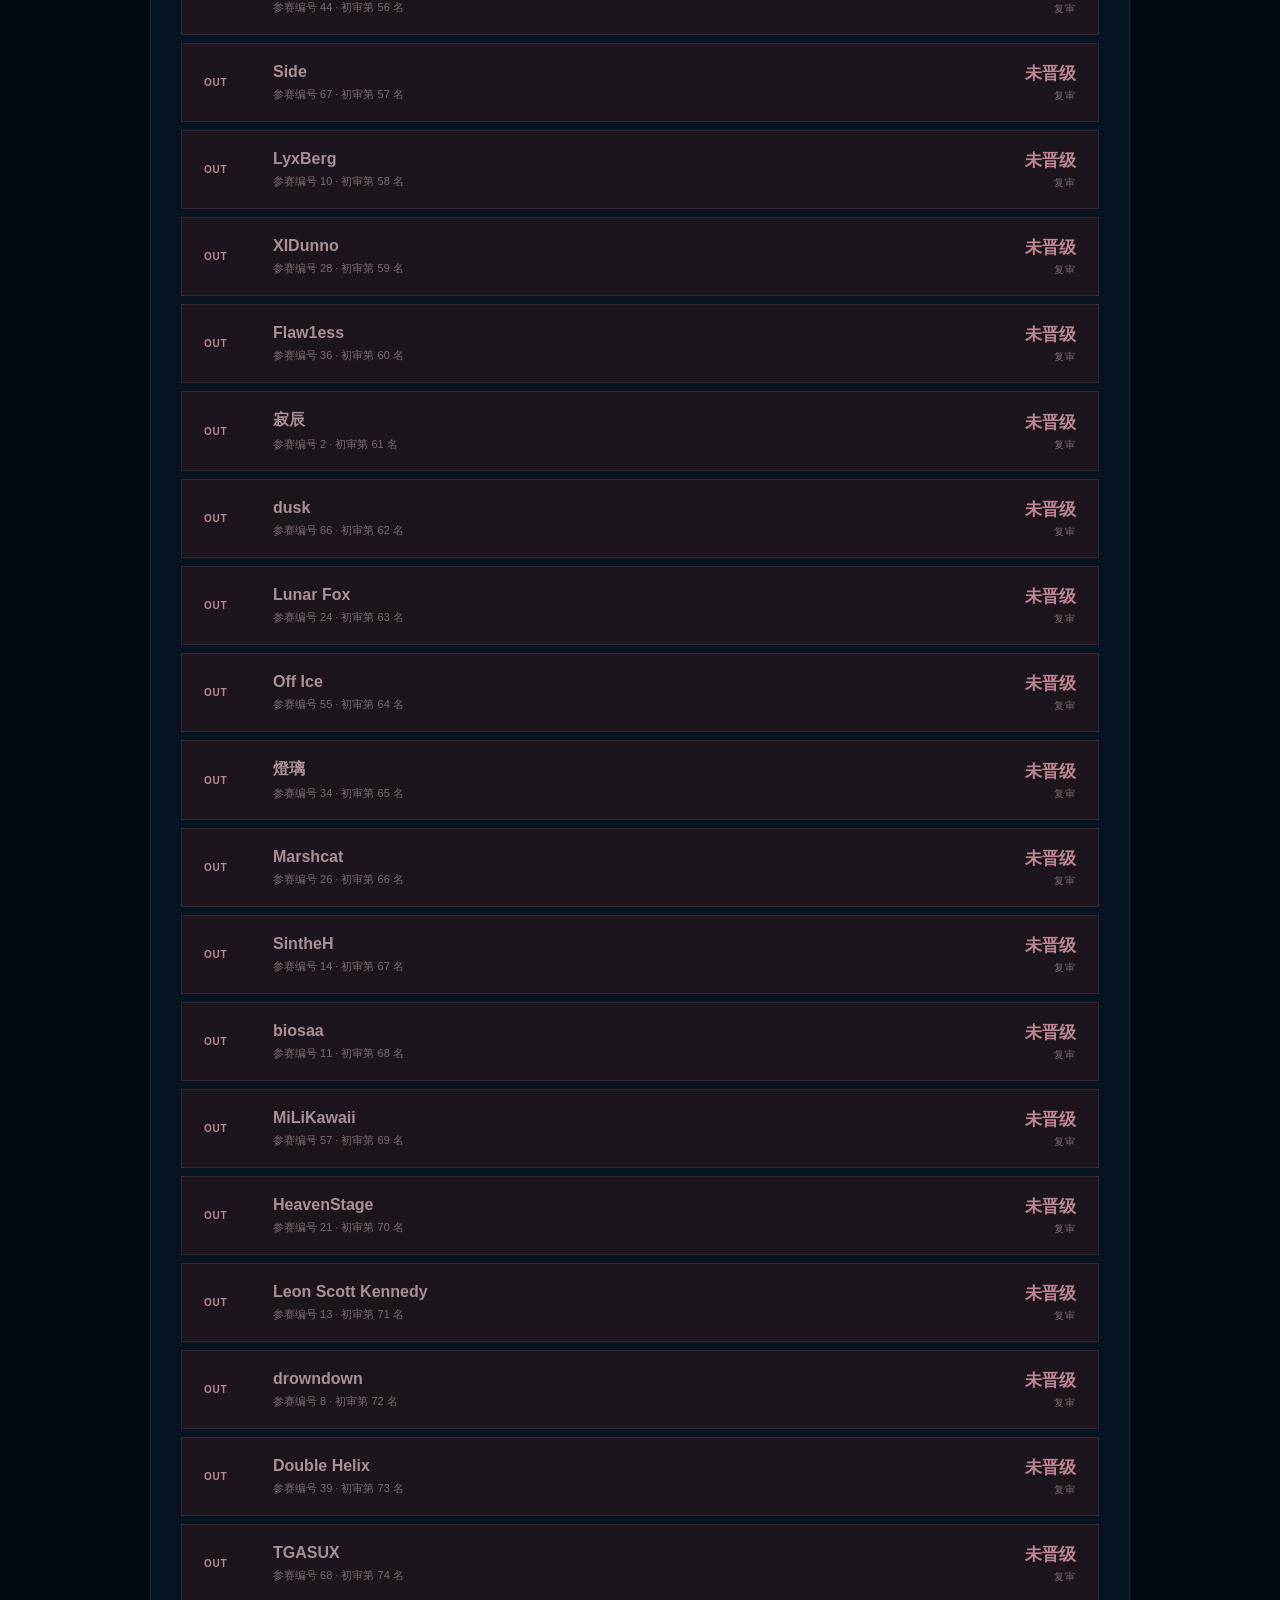
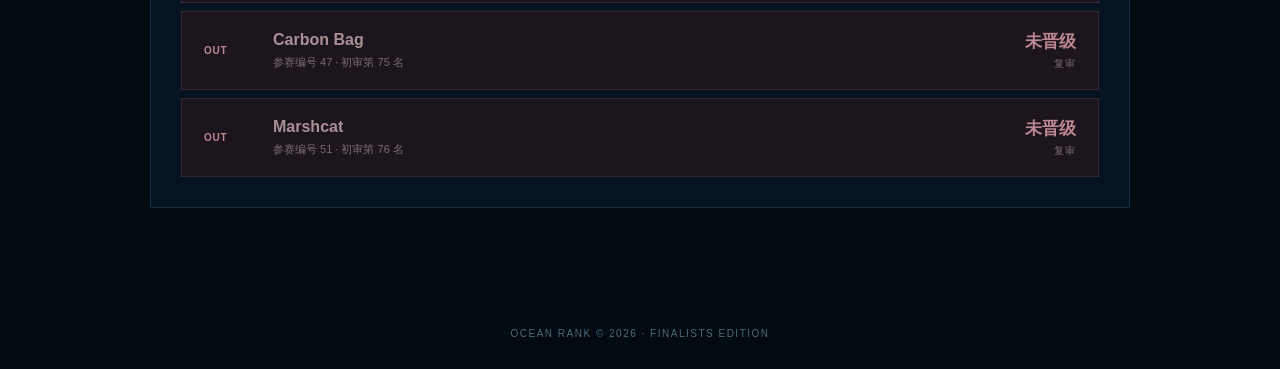
==== commit 7bec02fe: "Publish final-round qualifiers and complete judge feedback" ====
--- a/index.html
+++ b/index.html
@@ -4,7 +4,7 @@
   <meta charset="utf-8">
   <meta name="viewport" content="width=device-width,initial-scale=1">
   <meta name="theme-color" content="#020a12">
-  <title>Ocean Rank｜复审排行榜</title>
+  <title>Ocean Rank｜终审晋级名单</title>
   <style>
     *{box-sizing:border-box}
     html{scroll-behavior:smooth}
@@ -12,69 +12,85 @@
     body:before{content:"";position:fixed;inset:0;pointer-events:none;background:radial-gradient(circle at 75% 15%,#07527a55,transparent 30%),linear-gradient(#06314a18 1px,transparent 1px),linear-gradient(90deg,#06314a18 1px,transparent 1px);background-size:auto,50px 50px,50px 50px}
     nav{height:76px;max-width:1100px;margin:auto;padding:0 24px;display:flex;align-items:center;justify-content:space-between;border-bottom:1px solid #7fdfff22;position:relative;z-index:4}
     .brand{letter-spacing:.18em}.brand b{color:#36e6ff}.badge,small{font-size:10px;letter-spacing:.2em;color:#57d8ec}
-    .hero{text-align:center;padding:110px 20px 80px}.hero h1{font-size:clamp(56px,10vw,110px);letter-spacing:-.07em;line-height:.9;margin:25px 0}.hero h1 span{color:transparent;-webkit-text-stroke:1px #45daf0}.hero p{color:#849dad;line-height:1.8}
+    .hero{text-align:center;padding:110px 20px 80px}.hero h1{font-size:clamp(54px,10vw,108px);letter-spacing:-.07em;line-height:.92;margin:25px 0}.hero h1 span{color:transparent;-webkit-text-stroke:1px #45daf0}.hero p{max-width:610px;margin:auto;color:#c1d8e4;line-height:1.9}
     .query,.ranking{max-width:980px;margin:0 auto 90px;padding:30px;border:1px solid #7fdfff22;background:#071724dd}
     .query{display:grid;grid-template-columns:1fr 1.3fr;gap:35px}.query h2,.ranking h2{font-size:30px;margin:8px 0 12px}.query p{color:#849dad;line-height:1.7}
     .search{display:flex;margin-top:12px}.search input{flex:1;min-width:0;background:#020b12;border:1px solid #6ac7df44;color:white;padding:14px}.search button{border:0;background:linear-gradient(135deg,#0ecbe4,#1961d4);color:white;padding:0 24px;font-weight:bold;cursor:pointer}
-    .result{grid-column:1/-1;padding:18px;border:1px solid #36e6ff33;display:none}.result strong{font-size:32px;color:#36e6ff;margin-right:18px}
-    .podium{display:grid;grid-template-columns:repeat(3,1fr);gap:12px;margin:30px 0}.card,.row{border:1px solid #7fdfff20;background:#061421;text-decoration:none;color:inherit}.card{padding:22px;text-align:center}.card strong{display:block;font-size:45px;color:#36e6ff}.card h3{font-size:14px}.card span{font-size:11px;color:#829baa;line-height:1.7}
+    .result{grid-column:1/-1;padding:18px;border:1px solid #36e6ff33;display:none}.result a{display:block;color:inherit;text-decoration:none}.result strong{font-size:30px;color:#36e6ff;margin-right:18px}
+    .progress-note{display:flex;align-items:center;gap:9px;margin-bottom:24px;padding:14px 17px;border:1px solid #36e6ff3d;background:linear-gradient(90deg,#1170912e,#0a26383d);color:#85e9f7;font-size:11px;line-height:1.7}.progress-note b{color:#fff}.pulse{width:7px;height:7px;flex:0 0 auto;border-radius:50%;background:#36e6ff;box-shadow:0 0 14px #36e6ff}
+    .ranking-title{display:flex;align-items:end;justify-content:space-between;gap:20px}.ranking-title>span{margin-bottom:12px;padding:6px 10px;border:1px solid #36e6ff4d;color:#74deef;font-size:9px;letter-spacing:.14em}.ranking-help{margin:0;color:#718e9e;font-size:11px;line-height:1.8}
+    .legend{display:flex;gap:10px;flex-wrap:wrap;margin:22px 0 5px}.legend span{padding:7px 10px;border:1px solid;font-size:9px;letter-spacing:.08em}.legend .advance{border-color:#36e6ff55;color:#86efff}.legend .semi-out{border-color:#dc9d5155;color:#edbc80}.legend .prelim-out{border-color:#b4778455;color:#d0a0aa}
+    .podium{display:grid;grid-template-columns:repeat(3,1fr);gap:12px;margin:30px 0}.card,.row{border:1px solid #7fdfff20;background:#061421;text-decoration:none;color:inherit;transition:.2s ease}.card:hover,.row:hover{transform:translateY(-1px)}.card{padding:22px;text-align:center}.card strong{display:block;font-size:45px;color:#36e6ff}.card h3{font-size:14px}.card span{font-size:11px;color:#829baa;line-height:1.7}
     .row{display:grid;grid-template-columns:55px minmax(0,1fr) auto;gap:14px;align-items:center;margin-top:8px;padding:18px 22px}.rank-number{font-size:20px;font-weight:700;color:#5d899d}.identity{min-width:0}.identity b{display:block;overflow-wrap:anywhere}.identity span{display:block;margin-top:6px;color:#829baa;font-size:11px}.row-score{text-align:right}.row-score b{display:block;color:#baf7ff;font-size:17px}.row-score small{display:block;margin-top:4px;color:#668a9b;letter-spacing:.08em}
+    .finalist-row:hover,.card:hover{border-color:#36e6ff80;background:#092033}.stage-divider{margin:34px 0 15px;padding:22px 20px;border:1px solid;text-align:center}.stage-divider span,.stage-divider b,.stage-divider small{display:block}.stage-divider span{font-size:8px;letter-spacing:.22em}.stage-divider b{margin:8px 0;font-size:17px}.stage-divider small{letter-spacing:.03em;line-height:1.6}.semi-divider{border-color:#dc9d5144;background:linear-gradient(135deg,#6f491f38,#1b1712b3)}.semi-divider span{color:#b98245}.semi-divider b{color:#f0c18b}.semi-divider small{color:#a28667}.prelim-divider{border-color:#b4778440;background:linear-gradient(135deg,#5c2b3742,#14141cb3)}.prelim-divider span{color:#a4747e}.prelim-divider b{color:#d2a6af}.prelim-divider small{color:#816d72}
+    .semifinal-out-row{border-color:#dc9d5133;background:#2b2116b8;color:#cfb291}.semifinal-out-row:hover{border-color:#e6aa6066;background:#382818}.semifinal-out-row .rank-number,.semifinal-out-row .row-score b{color:#e2ad6c}.semifinal-out-row .identity span,.semifinal-out-row .row-score small{color:#91785e}
+    .prelim-out-row{border-color:#b477842e;background:#26161db8;color:#aa9096}.prelim-out-row:hover{border-color:#cd8b9961;background:#381d27}.prelim-out-row .rank-number,.prelim-out-row .row-score b{color:#bd8792}.prelim-out-row .identity span,.prelim-out-row .row-score small{color:#796c70}.out-mark{font-size:10px;letter-spacing:.08em}
+    .result.is-semifinal-out{border-color:#dc9d5155;background:#61421f38;color:#d8b183}.result.is-semifinal-out strong{color:#e5ad67}.result.is-prelim-out{border-color:#be7e8b59;background:#3a1c266b;color:#bd9ca3}.result.is-prelim-out strong{color:#c28692}
     footer{text-align:center;color:#4c6b7a;padding:30px;font-size:10px;letter-spacing:.15em}
-    @media(max-width:650px){nav{height:62px;padding:0 16px}.brand{font-size:12px}.badge{font-size:8px}.hero{padding:72px 18px 54px}.hero small{font-size:8px;line-height:1.8}.hero h1{font-size:43px;line-height:1.02;letter-spacing:-.045em;margin:20px 0}.hero h1 span{display:inline-block;margin-top:5px;color:#5ee9ff;-webkit-text-stroke:0;text-shadow:0 0 22px #08bfe755}.hero p{font-size:13px;margin:0 auto;max-width:310px}.query{grid-template-columns:1fr;margin:0 15px 70px;padding:24px 20px;gap:18px}.query h2,.ranking h2{font-size:25px}.query p{font-size:12px}.search{display:grid;grid-template-columns:1fr}.search input,.search button{width:100%;min-height:46px}.search button{margin-top:9px}.result{grid-column:auto;font-size:12px;line-height:1.8}.result strong{display:block;font-size:28px;margin:0 0 6px}.ranking{margin:0 15px 60px;padding:24px 14px}.podium{grid-template-columns:repeat(3,minmax(0,1fr));gap:7px;margin:24px 0 18px}.card{padding:16px 5px;min-width:0}.card small{font-size:7px}.card strong{font-size:31px;margin:6px 0}.card h3{font-size:10px;line-height:1.35;min-height:28px;margin:8px 0 5px;overflow-wrap:anywhere}.card span{display:block;font-size:8px}.row{grid-template-columns:38px minmax(0,1fr) auto;gap:8px;padding:15px 12px}.rank-number{font-size:15px}.identity b{font-size:12px}.identity span{font-size:9px;line-height:1.45}.row-score b{font-size:13px}.row-score small{font-size:7px}footer{font-size:8px;padding:25px 12px}}
-    @media(max-width:380px){.hero h1{font-size:38px}.podium{gap:5px}.card strong{font-size:27px}.card{padding:14px 3px}}
+    @media(max-width:650px){nav{height:62px;padding:0 16px}.brand{font-size:12px}.badge{font-size:8px}.hero{padding:72px 18px 54px}.hero small{font-size:8px;line-height:1.8}.hero h1{font-size:42px;line-height:1.03;letter-spacing:-.045em;margin:20px 0}.hero h1 span{display:inline-block;margin-top:5px;color:#5ee9ff;-webkit-text-stroke:0;text-shadow:0 0 22px #08bfe755}.hero p{font-size:13px;max-width:310px}.query{grid-template-columns:1fr;margin:0 15px 70px;padding:24px 20px;gap:18px}.query h2,.ranking h2{font-size:25px}.query p{font-size:12px}.search{display:grid}.search input,.search button{width:100%;min-height:46px}.search button{margin-top:9px}.result{grid-column:auto;font-size:12px;line-height:1.8}.result strong{display:block;font-size:27px;margin:0 0 6px}.ranking{margin:0 15px 60px;padding:24px 14px}.progress-note{align-items:flex-start;padding:12px;font-size:9px}.pulse{margin-top:4px}.ranking-title{align-items:flex-start}.ranking-title>span{margin-top:4px;margin-bottom:0;white-space:nowrap}.ranking-help{font-size:9px}.legend{gap:6px}.legend span{font-size:8px;padding:6px 7px}.podium{grid-template-columns:repeat(3,minmax(0,1fr));gap:7px;margin:24px 0 18px}.card{padding:16px 5px;min-width:0}.card small{font-size:7px}.card strong{font-size:31px;margin:6px 0}.card h3{font-size:10px;line-height:1.35;min-height:28px;margin:8px 0 5px;overflow-wrap:anywhere}.card span{display:block;font-size:8px}.row{grid-template-columns:38px minmax(0,1fr) auto;gap:8px;padding:15px 12px}.rank-number{font-size:15px}.identity b{font-size:12px}.identity span{font-size:9px;line-height:1.45}.row-score b{font-size:13px}.row-score small{font-size:7px}.stage-divider{margin-top:28px;padding:18px 12px}.stage-divider b{font-size:15px}.out-mark{font-size:8px}footer{font-size:8px;padding:25px 12px}}
   </style>
   <link rel="stylesheet" href="theme-v5.css?v=5">
-  <link rel="stylesheet" href="progress-v12.css?v=14">
 </head>
 <body>
-  <nav><div class="brand">OCEAN <b>RANK</b></div><div class="badge">SEMIFINAL LIVE</div></nav>
+  <nav><div class="brand">OCEAN <b>RANK</b></div><div class="badge">FINALISTS REVEALED</div></nav>
   <section class="hero">
     <small>OCEAN OF US · REMIX CONTEST 2026</small>
     <h1>让每一份声音<br><span>浮出海面</span></h1>
-    <p>复审阶段已经开始。输入参赛编号，查看你在这场声浪中的当前位置。</p>
+    <p>复审评定已经结束。两位复审评委的成绩均已计入，排名前 27 位的作品正式晋级终审。</p>
   </section>
   <section class="query">
-    <div><small>FIND YOUR POSITION</small><h2>查询我的排名</h2><p>请输入报名时获得的参赛编号。晋级选手可查看当前复审评分，未晋级选手可查看初审名次。</p></div>
-    <form class="search" id="searchForm"><input id="participantId" inputmode="numeric" autocomplete="off" placeholder="例如：22"><button type="submit">查询排名</button></form>
+    <div><small>FIND YOUR POSITION</small><h2>查询我的排名</h2><p>输入报名时获得的参赛编号，可查看晋级状态、复审成绩与五位评委依次给出的文字评价。</p></div>
+    <form class="search" id="searchForm"><input id="participantId" inputmode="numeric" autocomplete="off" placeholder="例如：12"><button type="submit">查询排名</button></form>
     <div class="result" id="result" aria-live="polite"></div>
   </section>
   <section class="ranking">
-    <div class="progress-note"><span class="pulse"></span><b>当前进度</b>：复审共 3 位评委，已收到前 2 位评委评分</div>
-    <div class="ranking-title"><div><small>THE SEMIFINAL LEADERBOARD</small><h2>复审实时排行榜</h2></div><span>2 / 3 JUDGES</span></div>
-    <p class="ranking-help">前 38 位为正式复审选手，按当前复审得分排序；未晋级选手置于榜单后半部分，并按初审最终名次排列。</p>
+    <div class="progress-note"><span class="pulse"></span><div><b>当前进度：</b>复审已结束 · 共 2 位复审评委 · 前 27 名晋级终审</div></div>
+    <div class="ranking-title"><div><small>THE FINALISTS</small><h2>终审晋级名单</h2></div><span>27 ADVANCE</span></div>
+    <p class="ranking-help">榜单按照两位复审评委的平均成绩排序。点击任意一行，可查看该作品各项得分以及初审、复审共五位评委的完整文字评价。</p>
+    <div class="legend"><span class="advance">青色 · 晋级终审</span><span class="semi-out">琥珀色 · 止步复审</span><span class="prelim-out">玫瑰色 · 止步初审</span></div>
     <div class="podium" id="podium"></div>
     <div id="list"></div>
   </section>
-  <footer>OCEAN RANK © 2026 · SEMIFINAL EDITION</footer>
-  <script src="rank-data-v14.js?v=14"></script>
+  <footer>OCEAN RANK © 2026 · FINALISTS EDITION</footer>
+  <script src="rank-data-v15.js?v=15"></script>
   <script>
     const esc=value=>String(value).replace(/[&<>"']/g,char=>({"&":"&amp;","<":"&lt;",">":"&gt;",'"':"&quot;","'":"&#39;"})[char]);
-    const semifinalists=contestants.filter(item=>item.status==="semifinal");
-    const eliminated=contestants.filter(item=>item.status==="eliminated");
-    const detailUrl=item=>`detail.html?id=${item.id}&scores=14`;
+    const finalists=contestants.filter(item=>item.status==="finalist");
+    const semifinalOut=contestants.filter(item=>item.status==="semifinal_eliminated");
+    const prelimOut=contestants.filter(item=>item.status==="prelim_eliminated");
+    const detailUrl=item=>`detail.html?id=${item.id}&scores=15`;
+    const score=item=>Number(item.total).toFixed(2);
 
-    document.getElementById("podium").innerHTML=semifinalists.slice(0,3).map(item=>`
-      <a href="${detailUrl(item)}" class="card semifinal-card">
+    document.getElementById("podium").innerHTML=finalists.slice(0,3).map(item=>`
+      <a href="${detailUrl(item)}" class="card">
         <small>SEMIFINAL RANK</small><strong>${String(item.rank).padStart(2,"0")}</strong>
-        <h3>${esc(item.name)}</h3><span>参赛编号 ${item.id}<br>复审序号 ${item.finalSequence} · ${item.total.toFixed(2)} 分</span>
+        <h3>${esc(item.name)}</h3><span>参赛编号 ${item.id}<br>复审序号 ${item.finalSequence} · ${score(item)} 分</span>
       </a>`).join("");
 
-    const semifinalRows=semifinalists.slice(3).map(item=>`
-      <a href="${detailUrl(item)}" class="row semifinal-row">
+    const finalistRows=finalists.slice(3).map(item=>`
+      <a href="${detailUrl(item)}" class="row finalist-row">
         <div class="rank-number">${String(item.rank).padStart(2,"0")}</div>
-        <div class="identity"><b>${esc(item.name)}</b><span>参赛编号 ${item.id} · 复审序号 ${item.finalSequence}</span></div>
-        <div class="row-score"><b>${item.total.toFixed(2)}</b><small>当前复审分</small></div>
+        <div class="identity"><b>${esc(item.name)}</b><span>参赛编号 ${item.id} · 复审序号 ${item.finalSequence} · 晋级终审</span></div>
+        <div class="row-score"><b>${score(item)}</b><small>复审得分</small></div>
       </a>`).join("");
 
-    const eliminatedRows=eliminated.map(item=>`
-      <a href="${detailUrl(item)}" class="row eliminated-row">
+    const semifinalOutRows=semifinalOut.map(item=>`
+      <a href="${detailUrl(item)}" class="row semifinal-out-row">
+        <div class="rank-number">${String(item.rank).padStart(2,"0")}</div>
+        <div class="identity"><b>${esc(item.name)}</b><span>参赛编号 ${item.id} · 复审序号 ${item.finalSequence} · 未晋级终审</span></div>
+        <div class="row-score"><b>${score(item)}</b><small>复审得分</small></div>
+      </a>`).join("");
+
+    const prelimOutRows=prelimOut.map(item=>`
+      <a href="${detailUrl(item)}" class="row prelim-out-row">
         <div class="rank-number out-mark">OUT</div>
         <div class="identity"><b>${esc(item.name)}</b><span>参赛编号 ${item.id} · 初审第 ${item.prelimRank} 名</span></div>
-        <div class="row-score eliminated-state"><b>未晋级</b><small>复审</small></div>
+        <div class="row-score"><b>未晋级</b><small>复审</small></div>
       </a>`).join("");
 
-    document.getElementById("list").innerHTML=semifinalRows+`
-      <div class="eliminated-divider"><span>PRELIMINARY ROUND</span><b>未晋级复审</b><small>以下选手按初审最终名次排列，初审分数不计入复审</small></div>`+eliminatedRows;
+    document.getElementById("list").innerHTML=finalistRows+`
+      <div class="stage-divider semi-divider"><span>SEMIFINAL ROUND</span><b>止步复审</b><small>以下 11 位选手完成复审，未进入终审；仍可查看复审得分与全部评语。</small></div>`+semifinalOutRows+`
+      <div class="stage-divider prelim-divider"><span>PRELIMINARY ROUND</span><b>止步初审</b><small>以下 38 位选手按照初审最终名次排列。</small></div>`+prelimOutRows;
 
     document.getElementById("searchForm").addEventListener("submit",event=>{
       event.preventDefault();
@@ -82,11 +98,17 @@
       const result=document.getElementById("result");
       const item=contestants.find(entry=>entry.id===Number(input.value));
       result.style.display="block";
+      result.className="result";
       if(!item){result.innerHTML=`未找到参赛编号 <b>${esc(input.value||"—")}</b>`;return;}
-      result.classList.toggle("is-eliminated",item.status==="eliminated");
-      result.innerHTML=item.status==="semifinal"
-        ?`<a href="${detailUrl(item)}"><strong>#${item.rank}</strong><b>${esc(item.name)}</b> · 参赛编号 ${item.id} · 复审序号 ${item.finalSequence} · 当前 ${item.total.toFixed(2)} 分<br><small>点击查看各维度评分 →</small></a>`
-        :`<a href="${detailUrl(item)}"><strong>OUT</strong><b>${esc(item.name)}</b> · 参赛编号 ${item.id} · 初审第 ${item.prelimRank} 名 · 未晋级复审<br><small>点击查看状态详情 →</small></a>`;
+      if(item.status==="semifinal_eliminated") result.classList.add("is-semifinal-out");
+      if(item.status==="prelim_eliminated") result.classList.add("is-prelim-out");
+      if(item.status==="finalist"){
+        result.innerHTML=`<a href="${detailUrl(item)}"><strong>#${item.rank}</strong><b>${esc(item.name)}</b> · 参赛编号 ${item.id} · 复审 ${score(item)} 分 · 晋级终审<br><small>点击查看各项得分与五位评委评语 →</small></a>`;
+      }else if(item.status==="semifinal_eliminated"){
+        result.innerHTML=`<a href="${detailUrl(item)}"><strong>#${item.rank}</strong><b>${esc(item.name)}</b> · 参赛编号 ${item.id} · 复审 ${score(item)} 分 · 未晋级终审<br><small>点击查看各项得分与五位评委评语 →</small></a>`;
+      }else{
+        result.innerHTML=`<a href="${detailUrl(item)}"><strong>OUT</strong><b>${esc(item.name)}</b> · 参赛编号 ${item.id} · 初审第 ${item.prelimRank} 名 · 未晋级复审<br><small>点击查看评委评语 →</small></a>`;
+      }
     });
   </script>
 </body>
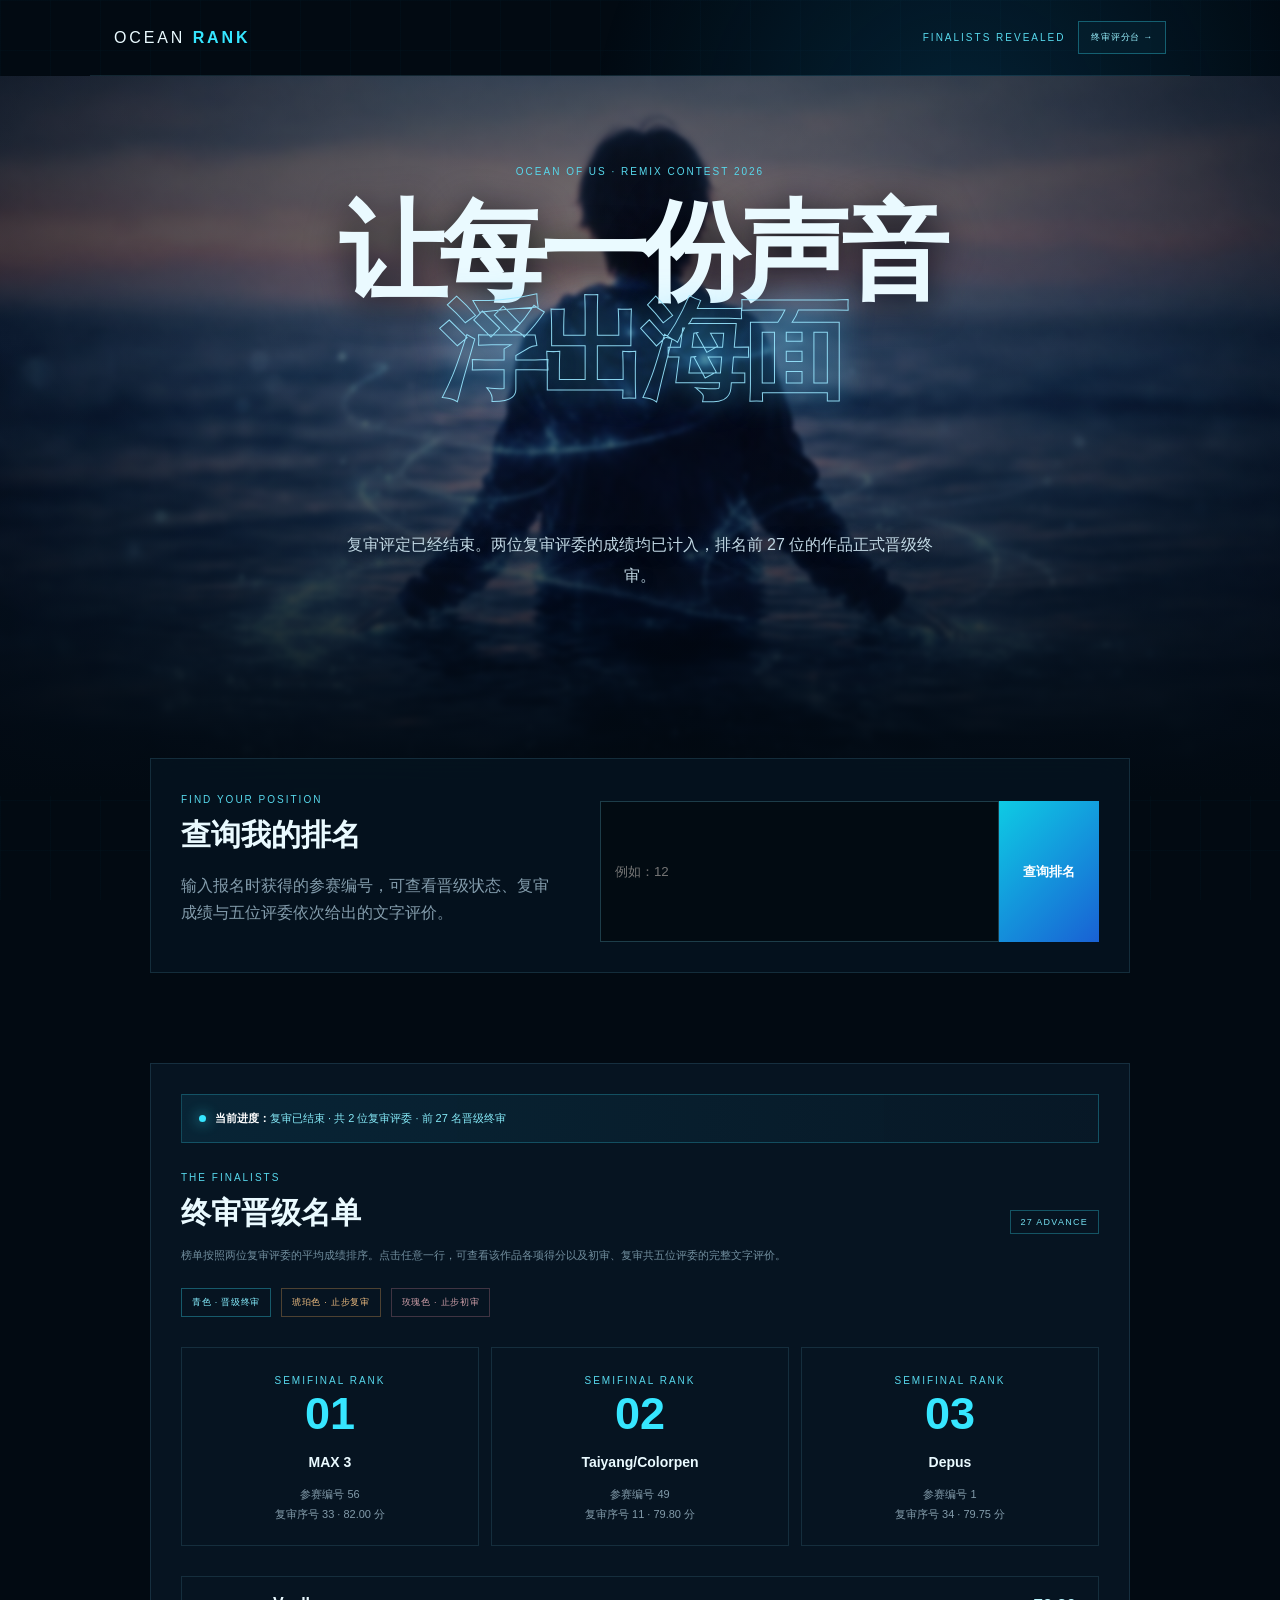
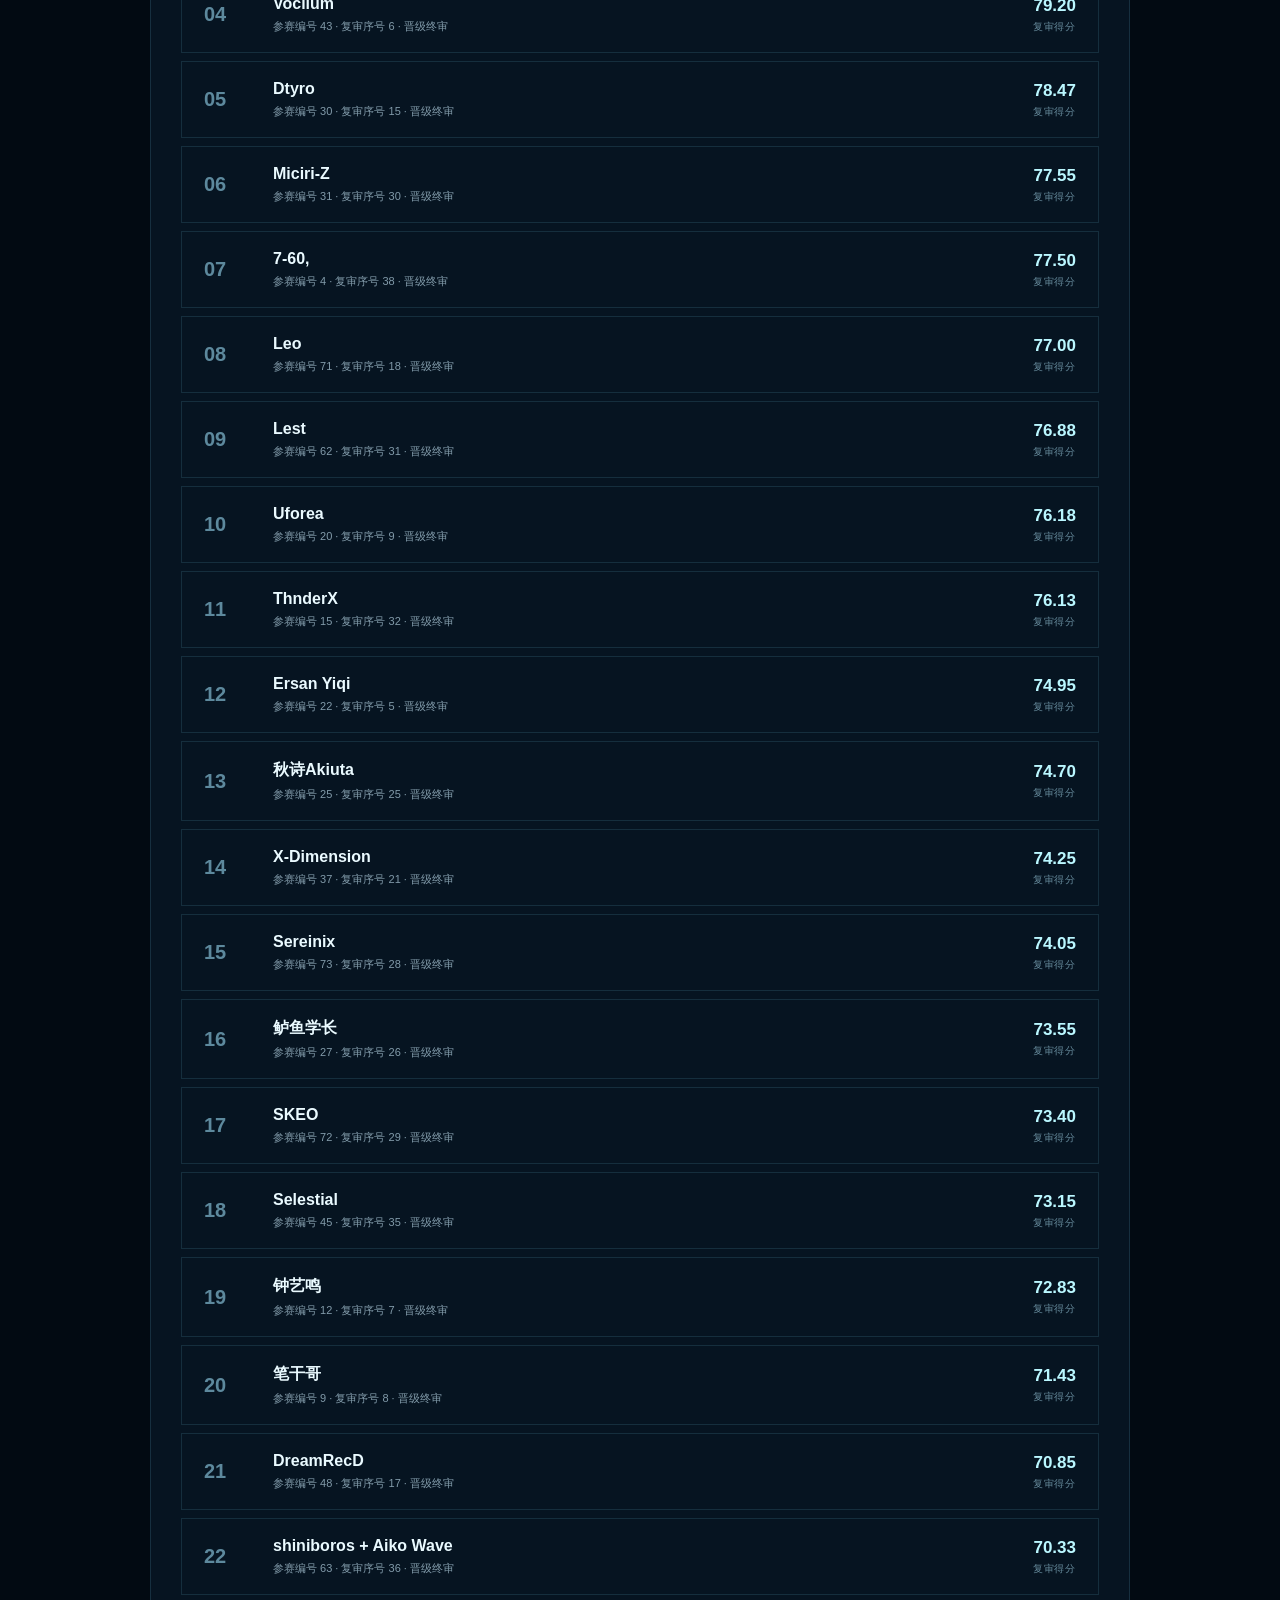
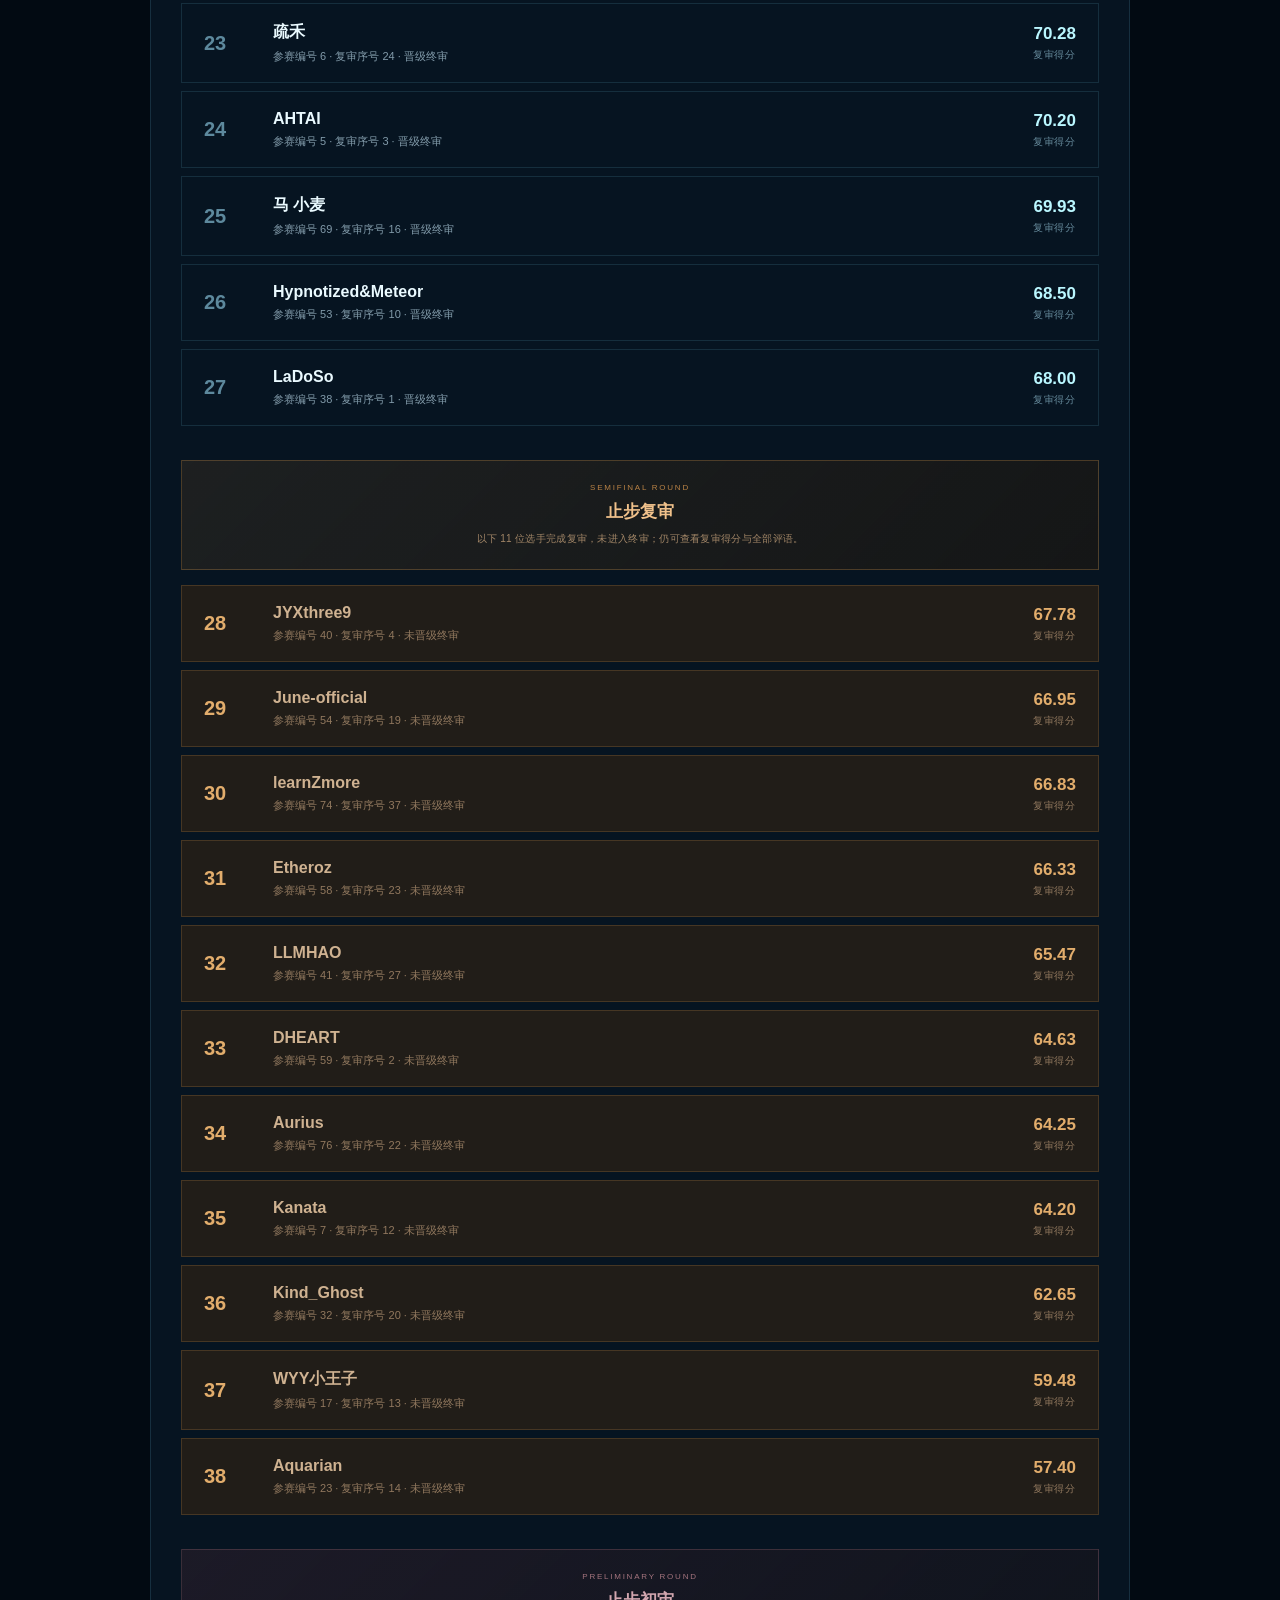
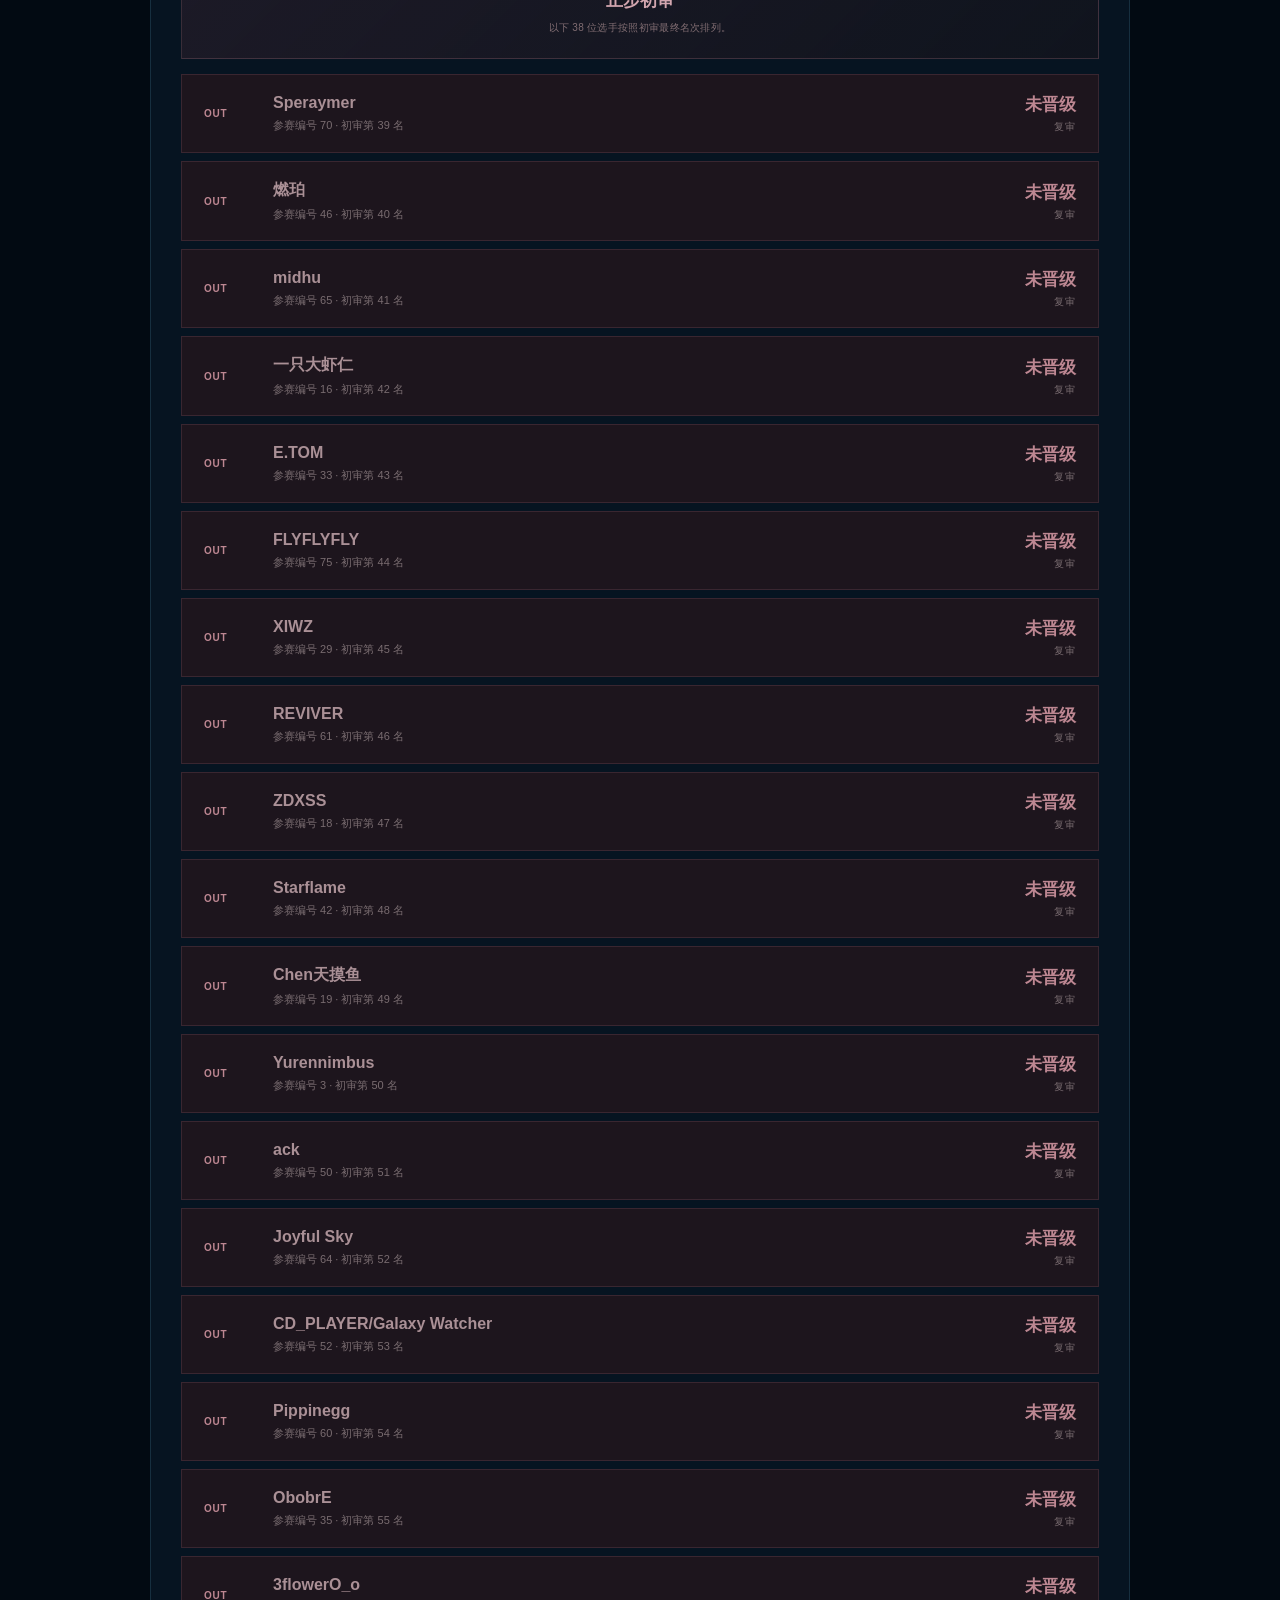
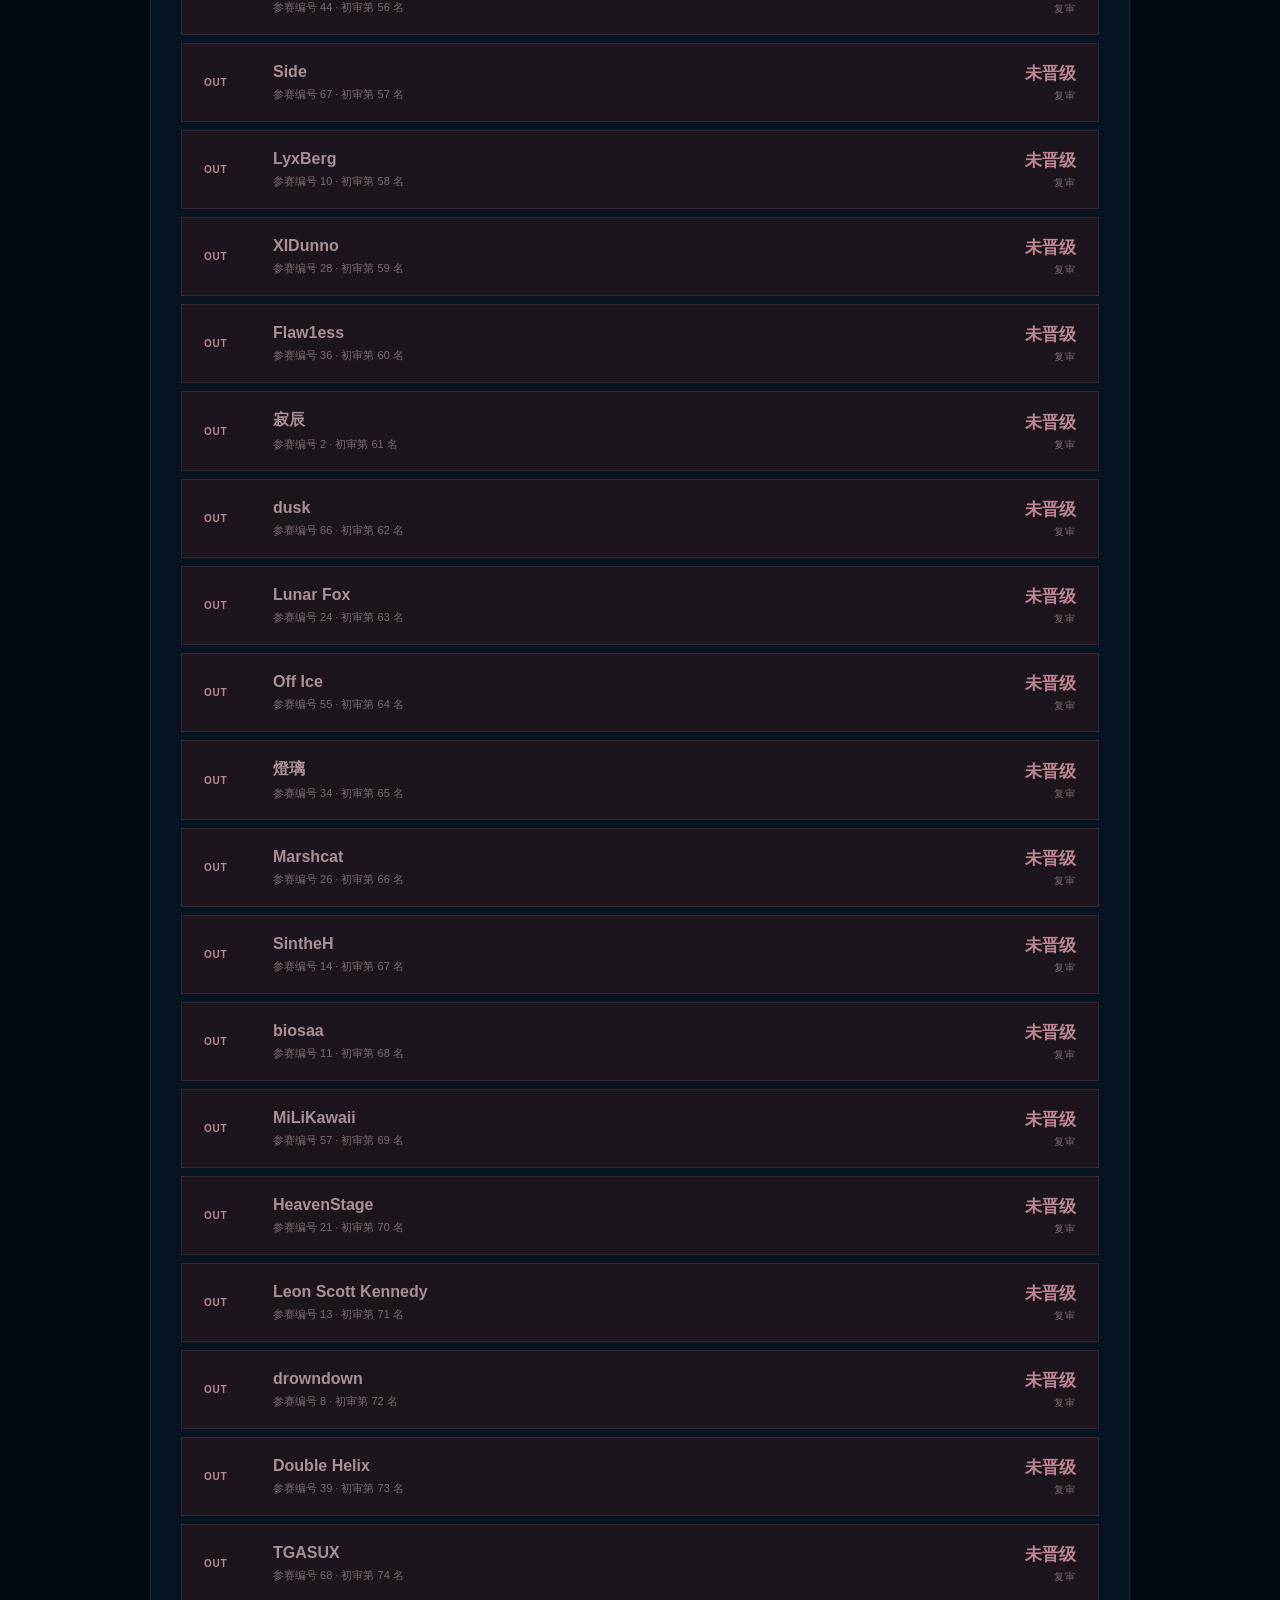
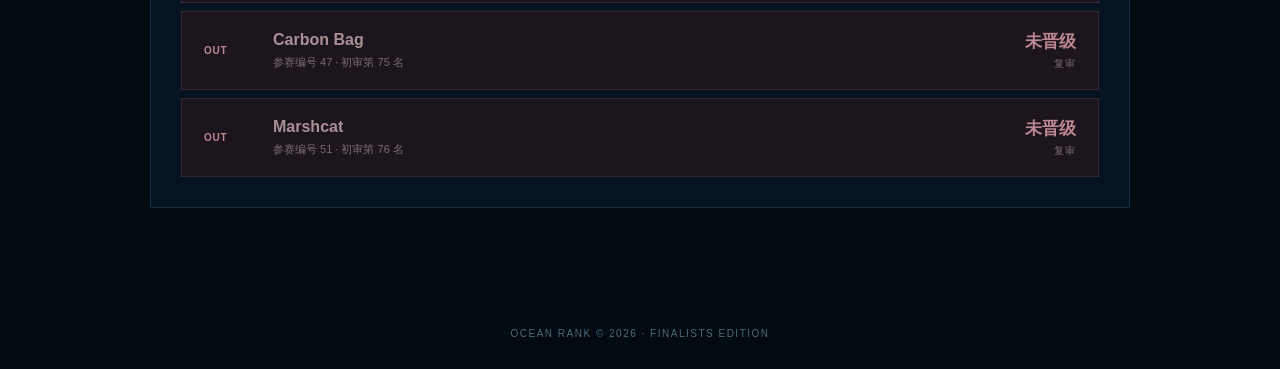
==== commit 11a085bc: "Add device-local final judging console" ====
--- a/index.html
+++ b/index.html
@@ -11,7 +11,7 @@
     body{margin:0;background:#020a12;color:#eafaff;font-family:Arial,"Microsoft YaHei",sans-serif}
     body:before{content:"";position:fixed;inset:0;pointer-events:none;background:radial-gradient(circle at 75% 15%,#07527a55,transparent 30%),linear-gradient(#06314a18 1px,transparent 1px),linear-gradient(90deg,#06314a18 1px,transparent 1px);background-size:auto,50px 50px,50px 50px}
     nav{height:76px;max-width:1100px;margin:auto;padding:0 24px;display:flex;align-items:center;justify-content:space-between;border-bottom:1px solid #7fdfff22;position:relative;z-index:4}
-    .brand{letter-spacing:.18em}.brand b{color:#36e6ff}.badge,small{font-size:10px;letter-spacing:.2em;color:#57d8ec}
+    .brand{letter-spacing:.18em}.brand b{color:#36e6ff}.badge,small{font-size:10px;letter-spacing:.2em;color:#57d8ec}.nav-actions{display:flex;align-items:center;gap:13px}.console-link{padding:9px 12px;border:1px solid #36e6ff55;color:#9af2ff;text-decoration:none;font-size:9px;letter-spacing:.08em;background:#06223199}.console-link:hover{border-color:#36e6ffaa;background:#093247}
     .hero{text-align:center;padding:110px 20px 80px}.hero h1{font-size:clamp(54px,10vw,108px);letter-spacing:-.07em;line-height:.92;margin:25px 0}.hero h1 span{color:transparent;-webkit-text-stroke:1px #45daf0}.hero p{max-width:610px;margin:auto;color:#c1d8e4;line-height:1.9}
     .query,.ranking{max-width:980px;margin:0 auto 90px;padding:30px;border:1px solid #7fdfff22;background:#071724dd}
     .query{display:grid;grid-template-columns:1fr 1.3fr;gap:35px}.query h2,.ranking h2{font-size:30px;margin:8px 0 12px}.query p{color:#849dad;line-height:1.7}
@@ -27,12 +27,12 @@
     .prelim-out-row{border-color:#b477842e;background:#26161db8;color:#aa9096}.prelim-out-row:hover{border-color:#cd8b9961;background:#381d27}.prelim-out-row .rank-number,.prelim-out-row .row-score b{color:#bd8792}.prelim-out-row .identity span,.prelim-out-row .row-score small{color:#796c70}.out-mark{font-size:10px;letter-spacing:.08em}
     .result.is-semifinal-out{border-color:#dc9d5155;background:#61421f38;color:#d8b183}.result.is-semifinal-out strong{color:#e5ad67}.result.is-prelim-out{border-color:#be7e8b59;background:#3a1c266b;color:#bd9ca3}.result.is-prelim-out strong{color:#c28692}
     footer{text-align:center;color:#4c6b7a;padding:30px;font-size:10px;letter-spacing:.15em}
-    @media(max-width:650px){nav{height:62px;padding:0 16px}.brand{font-size:12px}.badge{font-size:8px}.hero{padding:72px 18px 54px}.hero small{font-size:8px;line-height:1.8}.hero h1{font-size:42px;line-height:1.03;letter-spacing:-.045em;margin:20px 0}.hero h1 span{display:inline-block;margin-top:5px;color:#5ee9ff;-webkit-text-stroke:0;text-shadow:0 0 22px #08bfe755}.hero p{font-size:13px;max-width:310px}.query{grid-template-columns:1fr;margin:0 15px 70px;padding:24px 20px;gap:18px}.query h2,.ranking h2{font-size:25px}.query p{font-size:12px}.search{display:grid}.search input,.search button{width:100%;min-height:46px}.search button{margin-top:9px}.result{grid-column:auto;font-size:12px;line-height:1.8}.result strong{display:block;font-size:27px;margin:0 0 6px}.ranking{margin:0 15px 60px;padding:24px 14px}.progress-note{align-items:flex-start;padding:12px;font-size:9px}.pulse{margin-top:4px}.ranking-title{align-items:flex-start}.ranking-title>span{margin-top:4px;margin-bottom:0;white-space:nowrap}.ranking-help{font-size:9px}.legend{gap:6px}.legend span{font-size:8px;padding:6px 7px}.podium{grid-template-columns:repeat(3,minmax(0,1fr));gap:7px;margin:24px 0 18px}.card{padding:16px 5px;min-width:0}.card small{font-size:7px}.card strong{font-size:31px;margin:6px 0}.card h3{font-size:10px;line-height:1.35;min-height:28px;margin:8px 0 5px;overflow-wrap:anywhere}.card span{display:block;font-size:8px}.row{grid-template-columns:38px minmax(0,1fr) auto;gap:8px;padding:15px 12px}.rank-number{font-size:15px}.identity b{font-size:12px}.identity span{font-size:9px;line-height:1.45}.row-score b{font-size:13px}.row-score small{font-size:7px}.stage-divider{margin-top:28px;padding:18px 12px}.stage-divider b{font-size:15px}.out-mark{font-size:8px}footer{font-size:8px;padding:25px 12px}}
+    @media(max-width:650px){nav{height:62px;padding:0 16px}.brand{font-size:12px}.badge{display:none}.console-link{padding:8px 9px;font-size:8px}.hero{padding:72px 18px 54px}.hero small{font-size:8px;line-height:1.8}.hero h1{font-size:42px;line-height:1.03;letter-spacing:-.045em;margin:20px 0}.hero h1 span{display:inline-block;margin-top:5px;color:#5ee9ff;-webkit-text-stroke:0;text-shadow:0 0 22px #08bfe755}.hero p{font-size:13px;max-width:310px}.query{grid-template-columns:1fr;margin:0 15px 70px;padding:24px 20px;gap:18px}.query h2,.ranking h2{font-size:25px}.query p{font-size:12px}.search{display:grid}.search input,.search button{width:100%;min-height:46px}.search button{margin-top:9px}.result{grid-column:auto;font-size:12px;line-height:1.8}.result strong{display:block;font-size:27px;margin:0 0 6px}.ranking{margin:0 15px 60px;padding:24px 14px}.progress-note{align-items:flex-start;padding:12px;font-size:9px}.pulse{margin-top:4px}.ranking-title{align-items:flex-start}.ranking-title>span{margin-top:4px;margin-bottom:0;white-space:nowrap}.ranking-help{font-size:9px}.legend{gap:6px}.legend span{font-size:8px;padding:6px 7px}.podium{grid-template-columns:repeat(3,minmax(0,1fr));gap:7px;margin:24px 0 18px}.card{padding:16px 5px;min-width:0}.card small{font-size:7px}.card strong{font-size:31px;margin:6px 0}.card h3{font-size:10px;line-height:1.35;min-height:28px;margin:8px 0 5px;overflow-wrap:anywhere}.card span{display:block;font-size:8px}.row{grid-template-columns:38px minmax(0,1fr) auto;gap:8px;padding:15px 12px}.rank-number{font-size:15px}.identity b{font-size:12px}.identity span{font-size:9px;line-height:1.45}.row-score b{font-size:13px}.row-score small{font-size:7px}.stage-divider{margin-top:28px;padding:18px 12px}.stage-divider b{font-size:15px}.out-mark{font-size:8px}footer{font-size:8px;padding:25px 12px}}
   </style>
   <link rel="stylesheet" href="theme-v5.css?v=5">
 </head>
 <body>
-  <nav><div class="brand">OCEAN <b>RANK</b></div><div class="badge">FINALISTS REVEALED</div></nav>
+  <nav><div class="brand">OCEAN <b>RANK</b></div><div class="nav-actions"><div class="badge">FINALISTS REVEALED</div><a class="console-link" href="final-score.html">终审评分台 →</a></div></nav>
   <section class="hero">
     <small>OCEAN OF US · REMIX CONTEST 2026</small>
     <h1>让每一份声音<br><span>浮出海面</span></h1>
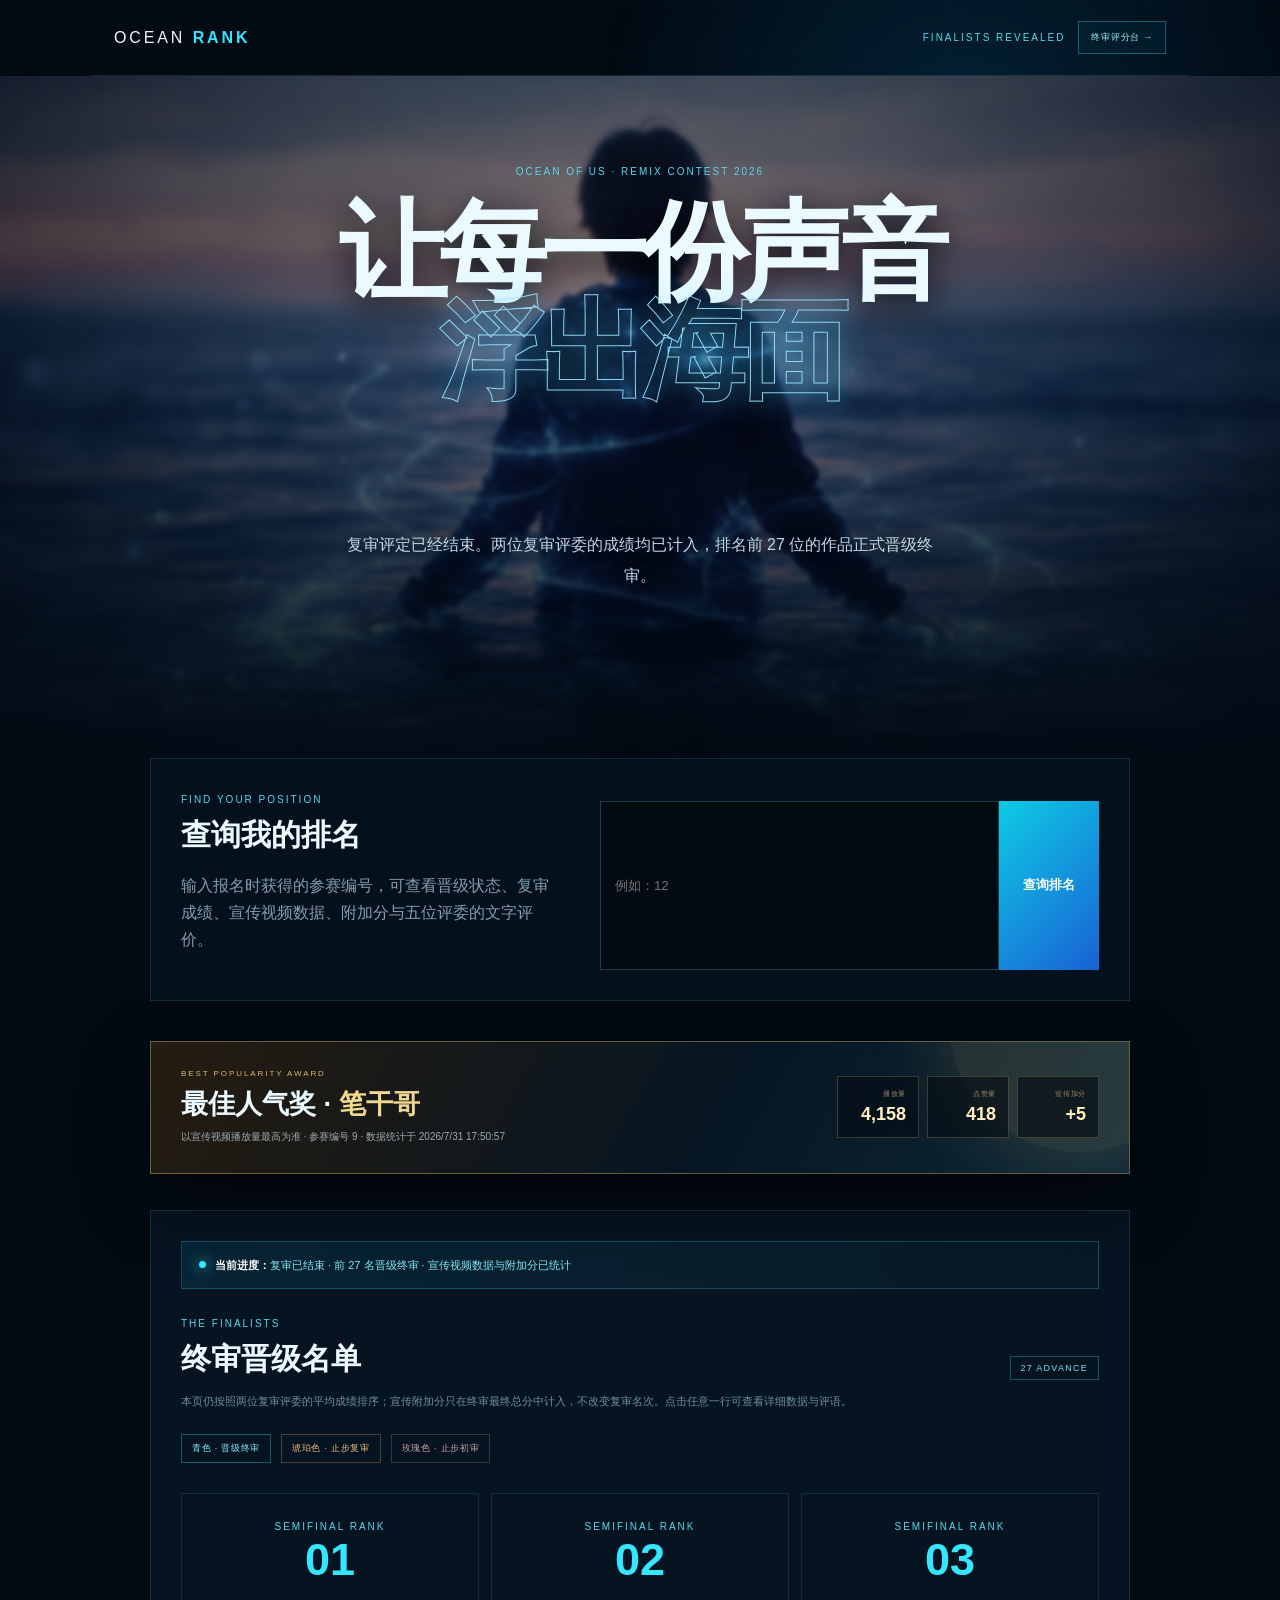
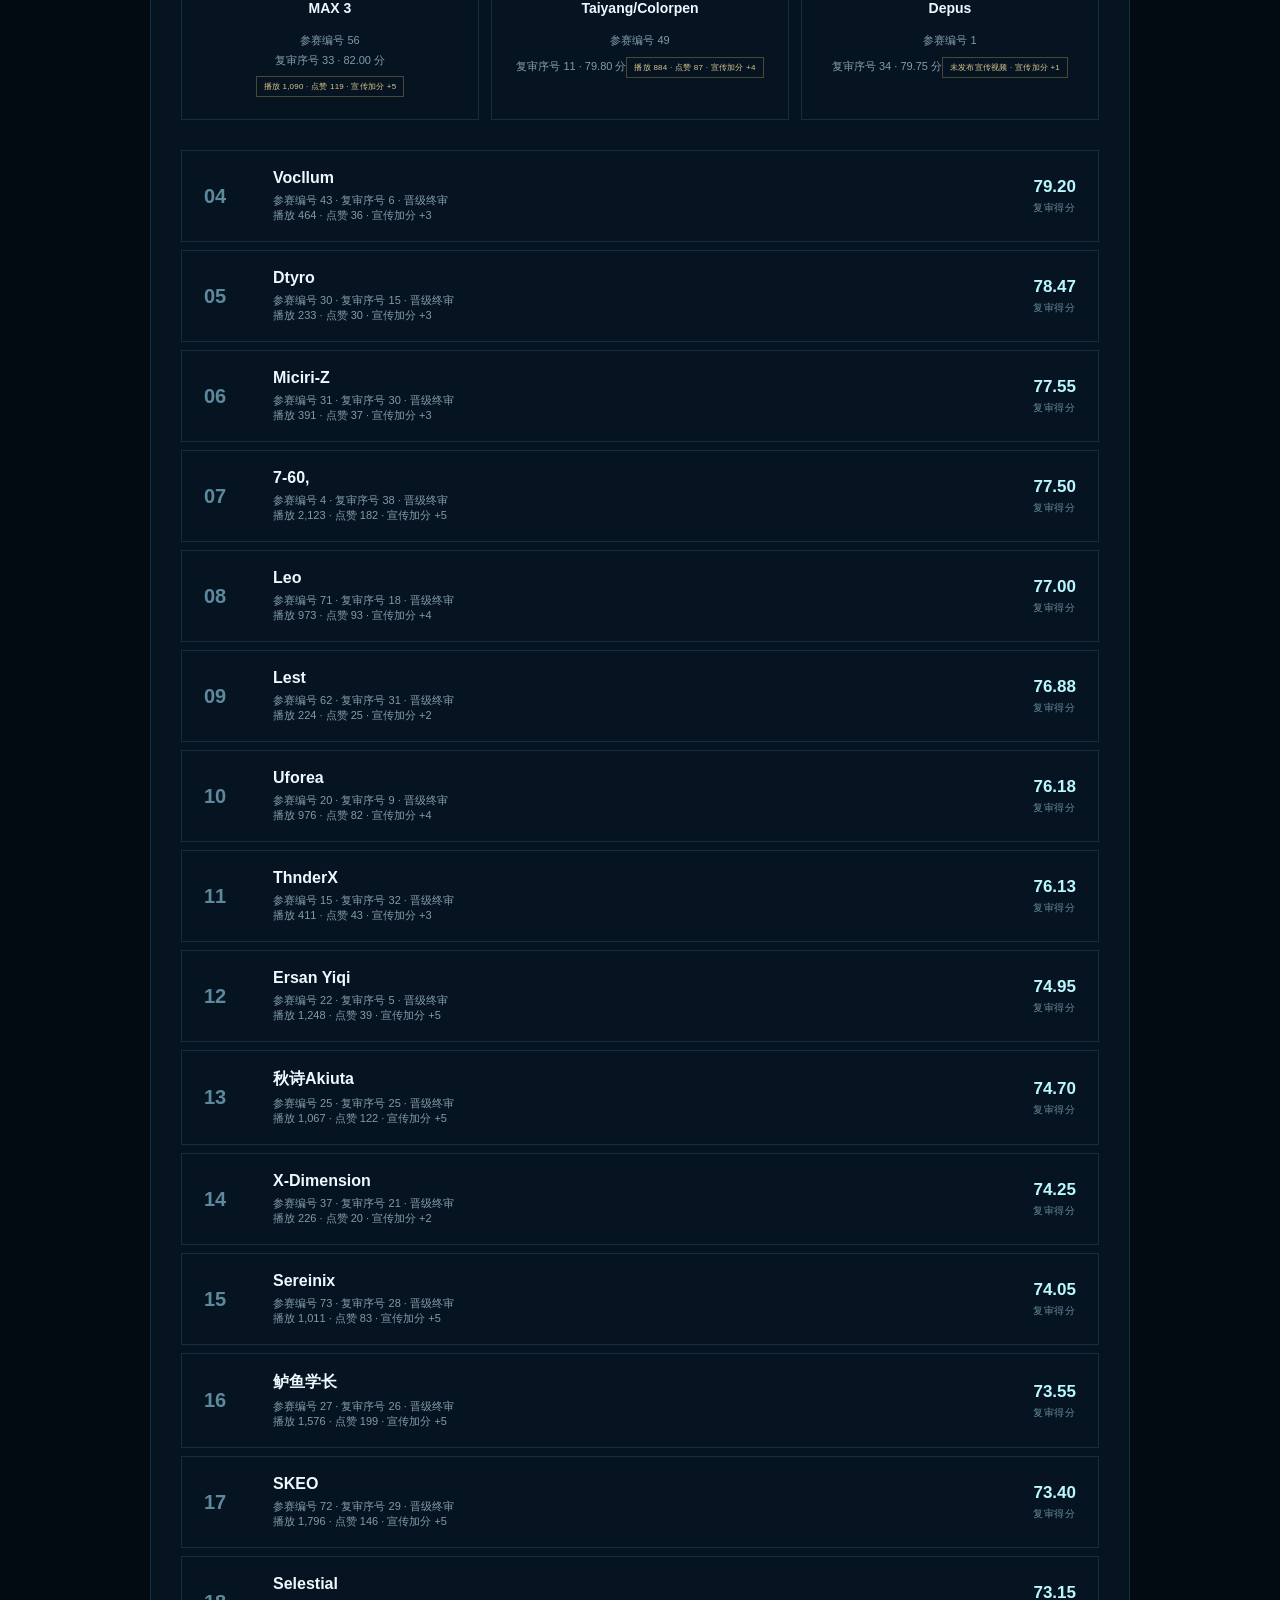
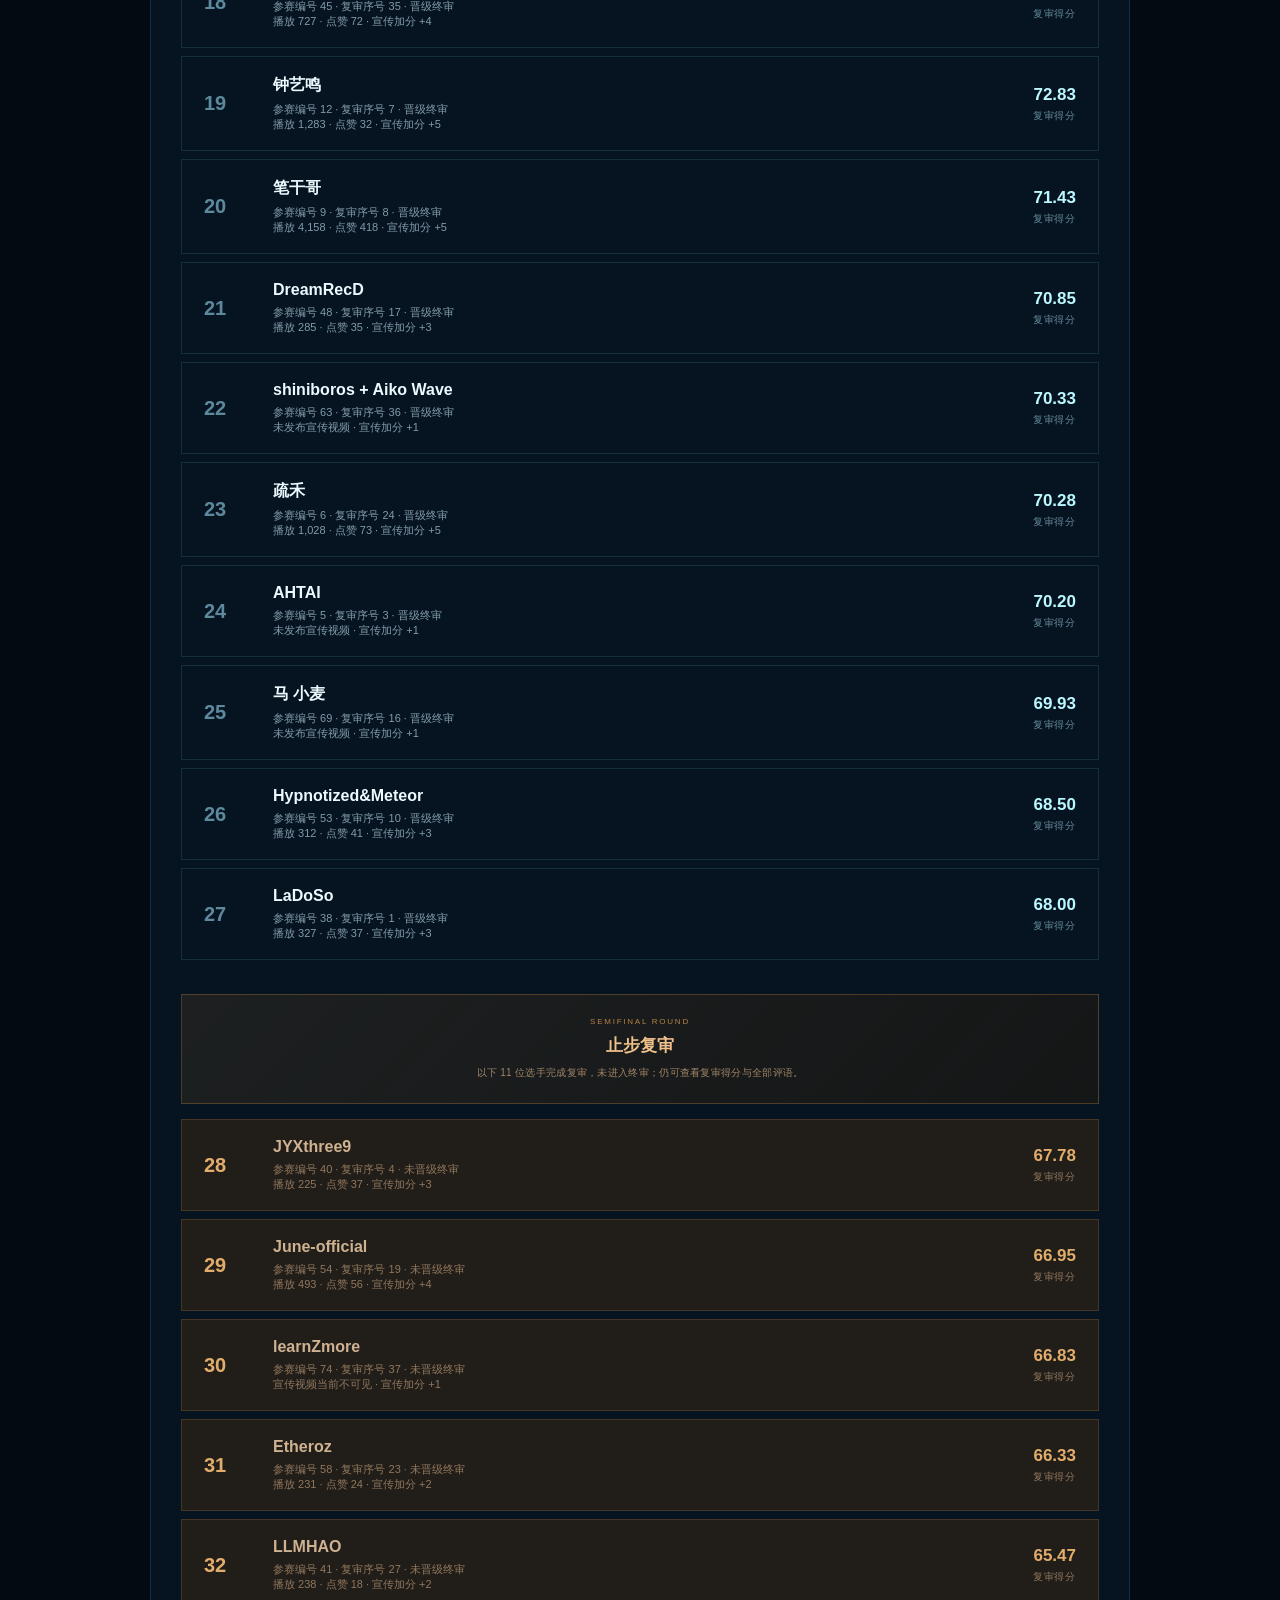
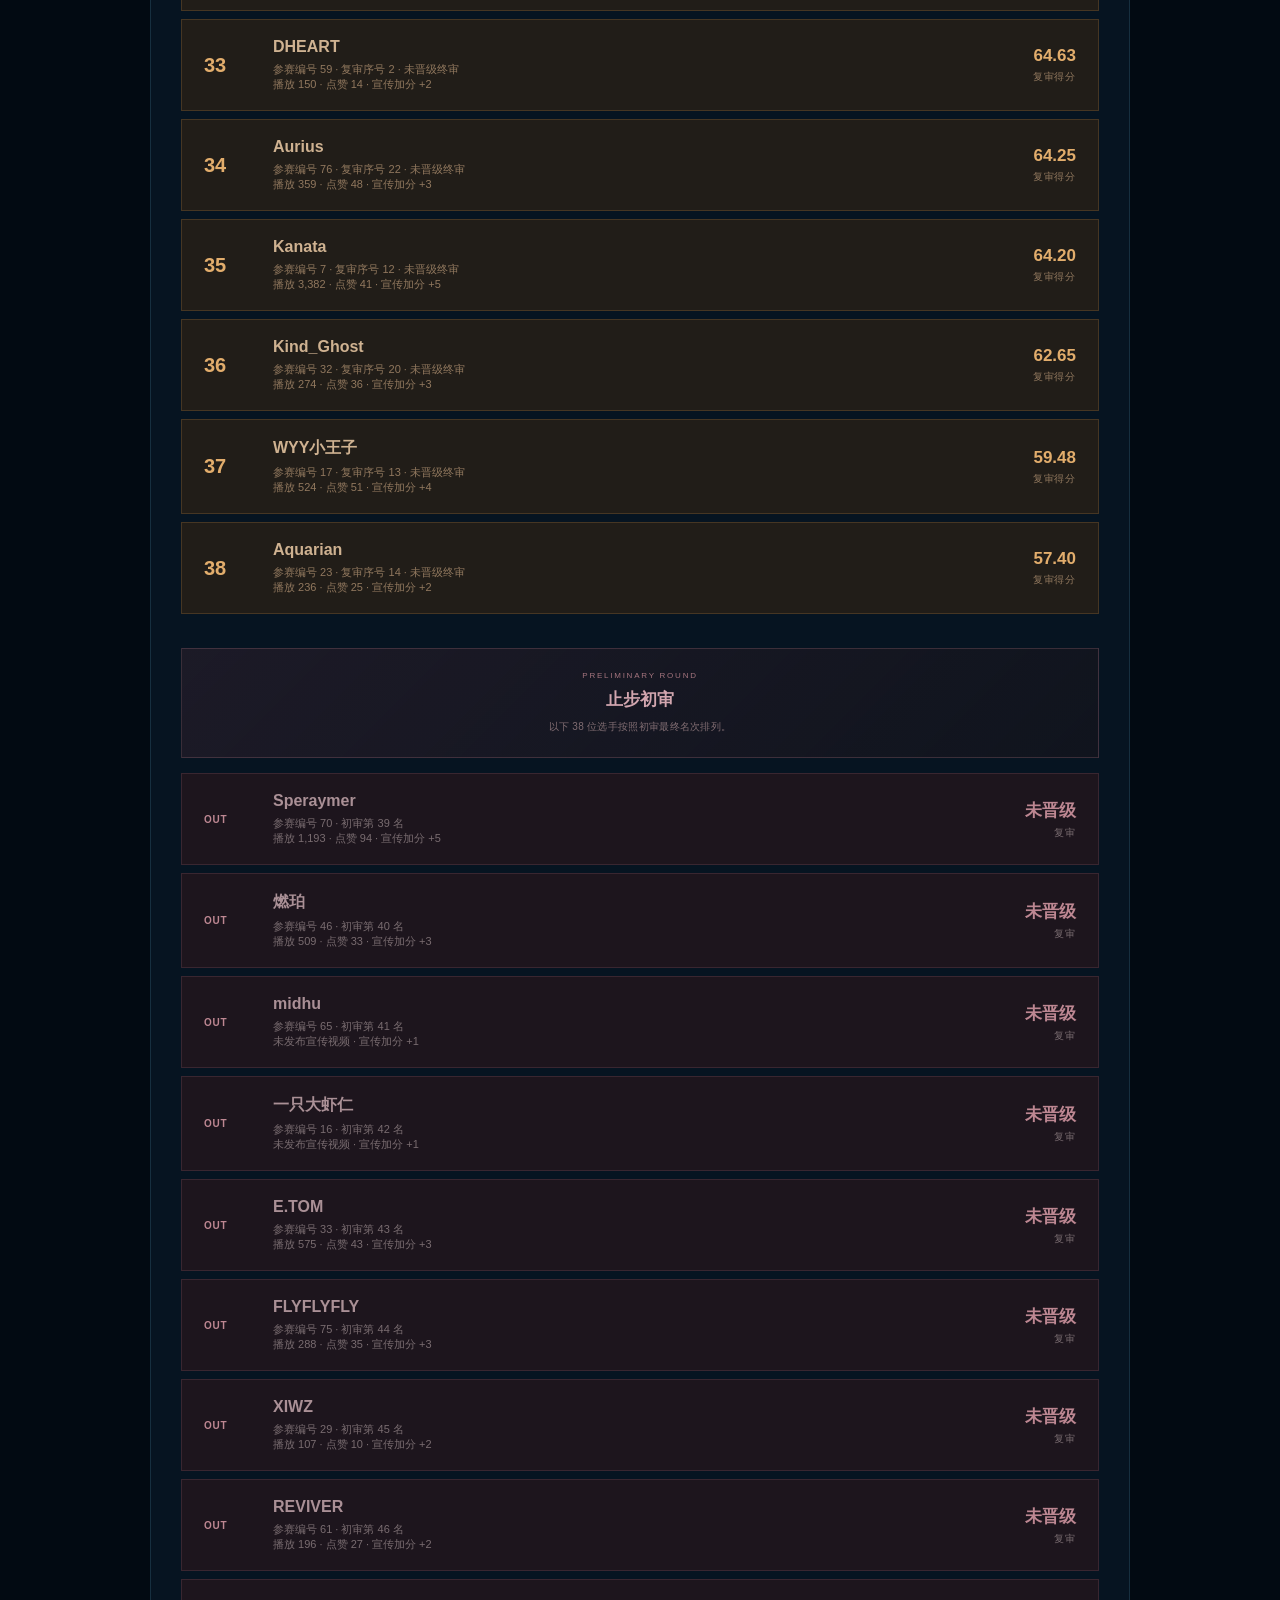
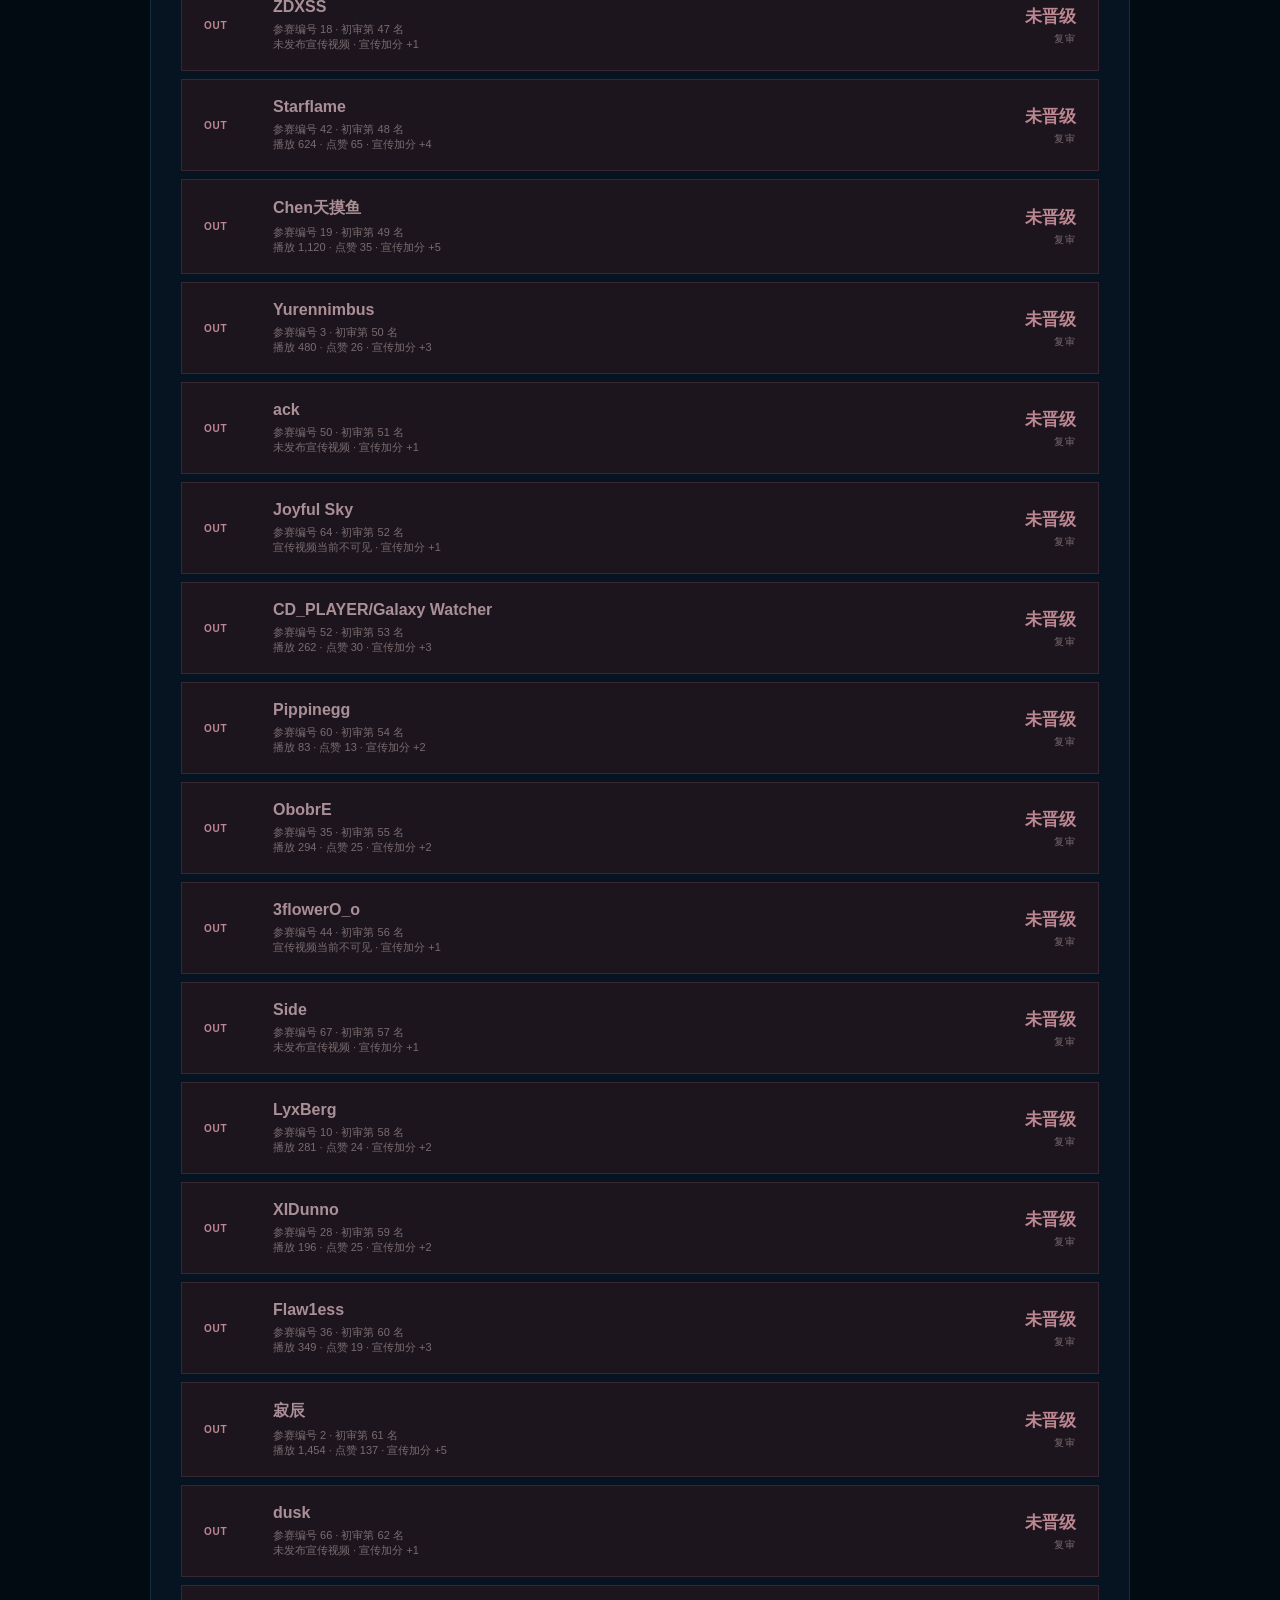
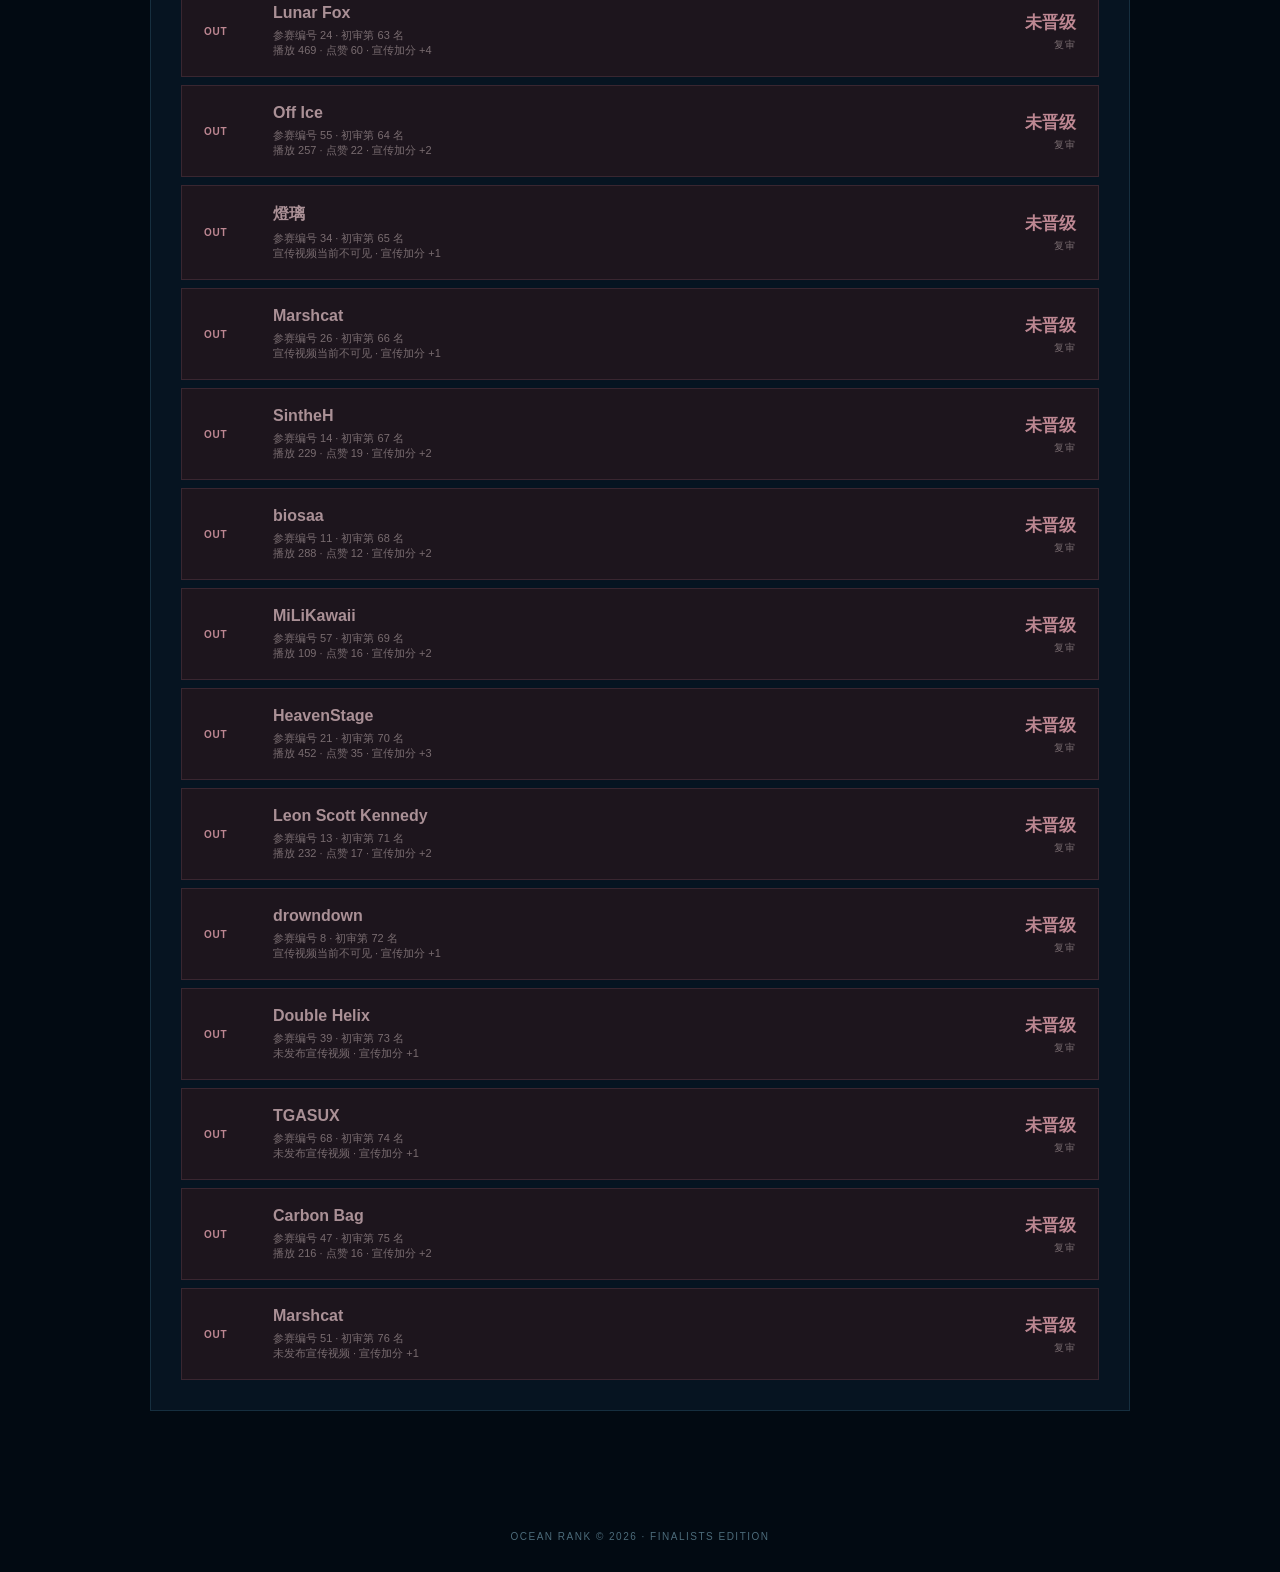
==== commit 2dc25481: "Add promotion metrics bonus scoring and popularity award" ====
--- a/index.html
+++ b/index.html
@@ -17,7 +17,7 @@
     .query{display:grid;grid-template-columns:1fr 1.3fr;gap:35px}.query h2,.ranking h2{font-size:30px;margin:8px 0 12px}.query p{color:#849dad;line-height:1.7}
     .search{display:flex;margin-top:12px}.search input{flex:1;min-width:0;background:#020b12;border:1px solid #6ac7df44;color:white;padding:14px}.search button{border:0;background:linear-gradient(135deg,#0ecbe4,#1961d4);color:white;padding:0 24px;font-weight:bold;cursor:pointer}
     .result{grid-column:1/-1;padding:18px;border:1px solid #36e6ff33;display:none}.result a{display:block;color:inherit;text-decoration:none}.result strong{font-size:30px;color:#36e6ff;margin-right:18px}
-    .progress-note{display:flex;align-items:center;gap:9px;margin-bottom:24px;padding:14px 17px;border:1px solid #36e6ff3d;background:linear-gradient(90deg,#1170912e,#0a26383d);color:#85e9f7;font-size:11px;line-height:1.7}.progress-note b{color:#fff}.pulse{width:7px;height:7px;flex:0 0 auto;border-radius:50%;background:#36e6ff;box-shadow:0 0 14px #36e6ff}
+    .progress-note{display:flex;align-items:center;gap:9px;margin-bottom:24px;padding:14px 17px;border:1px solid #36e6ff3d;background:linear-gradient(90deg,#1170912e,#0a26383d);color:#85e9f7;font-size:11px;line-height:1.7}.progress-note b{color:#fff}.pulse{width:7px;height:7px;flex:0 0 auto;border-radius:50%;background:#36e6ff;box-shadow:0 0 14px #36e6ff}.popularity{max-width:980px;margin:-50px auto 36px;padding:0}.popularity-card{position:relative;display:grid;grid-template-columns:minmax(0,1fr) auto;gap:22px;align-items:center;padding:27px 30px;border:1px solid #e2c06f66;background:linear-gradient(120deg,#291f10e8,#071724ed 58%,#102d3de8);color:inherit;text-decoration:none;overflow:hidden;box-shadow:0 24px 70px #0007}.popularity-card:before{content:"";position:absolute;width:260px;height:260px;right:-80px;top:-150px;border-radius:50%;background:#e4c2691f;box-shadow:0 0 80px #e4c2692e}.popularity-copy,.popularity-metrics{position:relative}.popularity-kicker{font-size:8px;letter-spacing:.24em;color:#daba6c}.popularity-card h2{margin:8px 0 6px;font-size:27px}.popularity-card h2 span{color:#f1d88f}.popularity-card p{margin:0;color:#9eabb0;font-size:10px;line-height:1.8}.popularity-metrics{display:flex;gap:8px}.popularity-metric{min-width:82px;padding:12px;border:1px solid #d9bd7440;background:#050d14a8;text-align:right}.popularity-metric small{display:block;color:#978864;font-size:7px;letter-spacing:.1em}.popularity-metric b{display:block;margin-top:5px;color:#fff0be;font-size:18px}.promo-chip{display:inline-block;margin-top:7px;padding:4px 7px;border:1px solid #d7ba6750;color:#d9c689;font-size:8px;font-style:normal;letter-spacing:.03em}
     .ranking-title{display:flex;align-items:end;justify-content:space-between;gap:20px}.ranking-title>span{margin-bottom:12px;padding:6px 10px;border:1px solid #36e6ff4d;color:#74deef;font-size:9px;letter-spacing:.14em}.ranking-help{margin:0;color:#718e9e;font-size:11px;line-height:1.8}
     .legend{display:flex;gap:10px;flex-wrap:wrap;margin:22px 0 5px}.legend span{padding:7px 10px;border:1px solid;font-size:9px;letter-spacing:.08em}.legend .advance{border-color:#36e6ff55;color:#86efff}.legend .semi-out{border-color:#dc9d5155;color:#edbc80}.legend .prelim-out{border-color:#b4778455;color:#d0a0aa}
     .podium{display:grid;grid-template-columns:repeat(3,1fr);gap:12px;margin:30px 0}.card,.row{border:1px solid #7fdfff20;background:#061421;text-decoration:none;color:inherit;transition:.2s ease}.card:hover,.row:hover{transform:translateY(-1px)}.card{padding:22px;text-align:center}.card strong{display:block;font-size:45px;color:#36e6ff}.card h3{font-size:14px}.card span{font-size:11px;color:#829baa;line-height:1.7}
@@ -27,7 +27,7 @@
     .prelim-out-row{border-color:#b477842e;background:#26161db8;color:#aa9096}.prelim-out-row:hover{border-color:#cd8b9961;background:#381d27}.prelim-out-row .rank-number,.prelim-out-row .row-score b{color:#bd8792}.prelim-out-row .identity span,.prelim-out-row .row-score small{color:#796c70}.out-mark{font-size:10px;letter-spacing:.08em}
     .result.is-semifinal-out{border-color:#dc9d5155;background:#61421f38;color:#d8b183}.result.is-semifinal-out strong{color:#e5ad67}.result.is-prelim-out{border-color:#be7e8b59;background:#3a1c266b;color:#bd9ca3}.result.is-prelim-out strong{color:#c28692}
     footer{text-align:center;color:#4c6b7a;padding:30px;font-size:10px;letter-spacing:.15em}
-    @media(max-width:650px){nav{height:62px;padding:0 16px}.brand{font-size:12px}.badge{display:none}.console-link{padding:8px 9px;font-size:8px}.hero{padding:72px 18px 54px}.hero small{font-size:8px;line-height:1.8}.hero h1{font-size:42px;line-height:1.03;letter-spacing:-.045em;margin:20px 0}.hero h1 span{display:inline-block;margin-top:5px;color:#5ee9ff;-webkit-text-stroke:0;text-shadow:0 0 22px #08bfe755}.hero p{font-size:13px;max-width:310px}.query{grid-template-columns:1fr;margin:0 15px 70px;padding:24px 20px;gap:18px}.query h2,.ranking h2{font-size:25px}.query p{font-size:12px}.search{display:grid}.search input,.search button{width:100%;min-height:46px}.search button{margin-top:9px}.result{grid-column:auto;font-size:12px;line-height:1.8}.result strong{display:block;font-size:27px;margin:0 0 6px}.ranking{margin:0 15px 60px;padding:24px 14px}.progress-note{align-items:flex-start;padding:12px;font-size:9px}.pulse{margin-top:4px}.ranking-title{align-items:flex-start}.ranking-title>span{margin-top:4px;margin-bottom:0;white-space:nowrap}.ranking-help{font-size:9px}.legend{gap:6px}.legend span{font-size:8px;padding:6px 7px}.podium{grid-template-columns:repeat(3,minmax(0,1fr));gap:7px;margin:24px 0 18px}.card{padding:16px 5px;min-width:0}.card small{font-size:7px}.card strong{font-size:31px;margin:6px 0}.card h3{font-size:10px;line-height:1.35;min-height:28px;margin:8px 0 5px;overflow-wrap:anywhere}.card span{display:block;font-size:8px}.row{grid-template-columns:38px minmax(0,1fr) auto;gap:8px;padding:15px 12px}.rank-number{font-size:15px}.identity b{font-size:12px}.identity span{font-size:9px;line-height:1.45}.row-score b{font-size:13px}.row-score small{font-size:7px}.stage-divider{margin-top:28px;padding:18px 12px}.stage-divider b{font-size:15px}.out-mark{font-size:8px}footer{font-size:8px;padding:25px 12px}}
+    @media(max-width:650px){nav{height:62px;padding:0 16px}.brand{font-size:12px}.badge{display:none}.console-link{padding:8px 9px;font-size:8px}.hero{padding:72px 18px 54px}.hero small{font-size:8px;line-height:1.8}.hero h1{font-size:42px;line-height:1.03;letter-spacing:-.045em;margin:20px 0}.hero h1 span{display:inline-block;margin-top:5px;color:#5ee9ff;-webkit-text-stroke:0;text-shadow:0 0 22px #08bfe755}.hero p{font-size:13px;max-width:310px}.query{grid-template-columns:1fr;margin:0 15px 28px;padding:24px 20px;gap:18px}.query h2,.ranking h2{font-size:25px}.query p{font-size:12px}.search{display:grid}.search input,.search button{width:100%;min-height:46px}.search button{margin-top:9px}.result{grid-column:auto;font-size:12px;line-height:1.8}.result strong{display:block;font-size:27px;margin:0 0 6px}.popularity{margin:0 15px 28px}.popularity-card{grid-template-columns:1fr;padding:22px 18px;gap:17px}.popularity-card h2{font-size:22px}.popularity-metrics{display:grid;grid-template-columns:repeat(3,1fr)}.popularity-metric{min-width:0;padding:10px 7px}.popularity-metric b{font-size:15px}.ranking{margin:0 15px 60px;padding:24px 14px}.progress-note{align-items:flex-start;padding:12px;font-size:9px}.pulse{margin-top:4px}.ranking-title{align-items:flex-start}.ranking-title>span{margin-top:4px;margin-bottom:0;white-space:nowrap}.ranking-help{font-size:9px}.legend{gap:6px}.legend span{font-size:8px;padding:6px 7px}.podium{grid-template-columns:repeat(3,minmax(0,1fr));gap:7px;margin:24px 0 18px}.card{padding:16px 5px;min-width:0}.card small{font-size:7px}.card strong{font-size:31px;margin:6px 0}.card h3{font-size:10px;line-height:1.35;min-height:28px;margin:8px 0 5px;overflow-wrap:anywhere}.card span{display:block;font-size:8px}.promo-chip{font-size:7px;padding:3px 5px}.row{grid-template-columns:38px minmax(0,1fr) auto;gap:8px;padding:15px 12px}.rank-number{font-size:15px}.identity b{font-size:12px}.identity span{font-size:9px;line-height:1.45}.row-score b{font-size:13px}.row-score small{font-size:7px}.stage-divider{margin-top:28px;padding:18px 12px}.stage-divider b{font-size:15px}.out-mark{font-size:8px}footer{font-size:8px;padding:25px 12px}}
   </style>
   <link rel="stylesheet" href="theme-v5.css?v=5">
 </head>
@@ -39,20 +39,22 @@
     <p>复审评定已经结束。两位复审评委的成绩均已计入，排名前 27 位的作品正式晋级终审。</p>
   </section>
   <section class="query">
-    <div><small>FIND YOUR POSITION</small><h2>查询我的排名</h2><p>输入报名时获得的参赛编号，可查看晋级状态、复审成绩与五位评委依次给出的文字评价。</p></div>
+    <div><small>FIND YOUR POSITION</small><h2>查询我的排名</h2><p>输入报名时获得的参赛编号，可查看晋级状态、复审成绩、宣传视频数据、附加分与五位评委的文字评价。</p></div>
     <form class="search" id="searchForm"><input id="participantId" inputmode="numeric" autocomplete="off" placeholder="例如：12"><button type="submit">查询排名</button></form>
     <div class="result" id="result" aria-live="polite"></div>
   </section>
+  <section class="popularity" id="popularityAward"></section>
   <section class="ranking">
-    <div class="progress-note"><span class="pulse"></span><div><b>当前进度：</b>复审已结束 · 共 2 位复审评委 · 前 27 名晋级终审</div></div>
+    <div class="progress-note"><span class="pulse"></span><div><b>当前进度：</b>复审已结束 · 前 27 名晋级终审 · 宣传视频数据与附加分已统计</div></div>
     <div class="ranking-title"><div><small>THE FINALISTS</small><h2>终审晋级名单</h2></div><span>27 ADVANCE</span></div>
-    <p class="ranking-help">榜单按照两位复审评委的平均成绩排序。点击任意一行，可查看该作品各项得分以及初审、复审共五位评委的完整文字评价。</p>
+    <p class="ranking-help">本页仍按照两位复审评委的平均成绩排序；宣传附加分只在终审最终总分中计入，不改变复审名次。点击任意一行可查看详细数据与评语。</p>
     <div class="legend"><span class="advance">青色 · 晋级终审</span><span class="semi-out">琥珀色 · 止步复审</span><span class="prelim-out">玫瑰色 · 止步初审</span></div>
     <div class="podium" id="podium"></div>
     <div id="list"></div>
   </section>
   <footer>OCEAN RANK © 2026 · FINALISTS EDITION</footer>
   <script src="rank-data-v15.js?v=15"></script>
+  <script src="promotion-data-v1.js?v=1"></script>
   <script>
     const esc=value=>String(value).replace(/[&<>"']/g,char=>({"&":"&amp;","<":"&lt;",">":"&gt;",'"':"&quot;","'":"&#39;"})[char]);
     const finalists=contestants.filter(item=>item.status==="finalist");
@@ -60,31 +62,42 @@
     const prelimOut=contestants.filter(item=>item.status==="prelim_eliminated");
     const detailUrl=item=>`detail.html?id=${item.id}&scores=15`;
     const score=item=>Number(item.total).toFixed(2);
+    const promotionById=new Map(promotionSnapshot.contestants.map(item=>[item.participantId,item]));
+    const formatCount=value=>Number(value).toLocaleString("zh-CN");
+    const promotionLine=item=>{
+      const promotion=promotionById.get(item.id);
+      if(!promotion)return "宣传数据待核对";
+      if(promotion.status==="ok")return `播放 ${formatCount(promotion.views)} · 点赞 ${formatCount(promotion.likes)} · 宣传加分 +${promotion.bonus}`;
+      if(promotion.status==="unavailable")return "宣传视频当前不可见 · 宣传加分 +1";
+      return "未发布宣传视频 · 宣传加分 +1";
+    };
+    const best=promotionSnapshot.bestPopularity;
+    document.getElementById("popularityAward").innerHTML=`<a class="popularity-card" href="detail.html?id=${best.participantId}&scores=15"><div class="popularity-copy"><div class="popularity-kicker">BEST POPULARITY AWARD</div><h2>最佳人气奖 · <span>${esc(best.name)}</span></h2><p>以宣传视频播放量最高为准 · 参赛编号 ${best.participantId} · 数据统计于 ${new Date(promotionSnapshot.capturedAt).toLocaleString("zh-CN")}</p></div><div class="popularity-metrics"><div class="popularity-metric"><small>播放量</small><b>${formatCount(best.views)}</b></div><div class="popularity-metric"><small>点赞量</small><b>${formatCount(best.likes)}</b></div><div class="popularity-metric"><small>宣传加分</small><b>+${best.bonus}</b></div></div></a>`;
 
     document.getElementById("podium").innerHTML=finalists.slice(0,3).map(item=>`
       <a href="${detailUrl(item)}" class="card">
         <small>SEMIFINAL RANK</small><strong>${String(item.rank).padStart(2,"0")}</strong>
-        <h3>${esc(item.name)}</h3><span>参赛编号 ${item.id}<br>复审序号 ${item.finalSequence} · ${score(item)} 分</span>
+        <h3>${esc(item.name)}</h3><span>参赛编号 ${item.id}<br>复审序号 ${item.finalSequence} · ${score(item)} 分</span><i class="promo-chip">${promotionLine(item)}</i>
       </a>`).join("");
 
     const finalistRows=finalists.slice(3).map(item=>`
       <a href="${detailUrl(item)}" class="row finalist-row">
         <div class="rank-number">${String(item.rank).padStart(2,"0")}</div>
-        <div class="identity"><b>${esc(item.name)}</b><span>参赛编号 ${item.id} · 复审序号 ${item.finalSequence} · 晋级终审</span></div>
+        <div class="identity"><b>${esc(item.name)}</b><span>参赛编号 ${item.id} · 复审序号 ${item.finalSequence} · 晋级终审<br>${promotionLine(item)}</span></div>
         <div class="row-score"><b>${score(item)}</b><small>复审得分</small></div>
       </a>`).join("");
 
     const semifinalOutRows=semifinalOut.map(item=>`
       <a href="${detailUrl(item)}" class="row semifinal-out-row">
         <div class="rank-number">${String(item.rank).padStart(2,"0")}</div>
-        <div class="identity"><b>${esc(item.name)}</b><span>参赛编号 ${item.id} · 复审序号 ${item.finalSequence} · 未晋级终审</span></div>
+        <div class="identity"><b>${esc(item.name)}</b><span>参赛编号 ${item.id} · 复审序号 ${item.finalSequence} · 未晋级终审<br>${promotionLine(item)}</span></div>
         <div class="row-score"><b>${score(item)}</b><small>复审得分</small></div>
       </a>`).join("");
 
     const prelimOutRows=prelimOut.map(item=>`
       <a href="${detailUrl(item)}" class="row prelim-out-row">
         <div class="rank-number out-mark">OUT</div>
-        <div class="identity"><b>${esc(item.name)}</b><span>参赛编号 ${item.id} · 初审第 ${item.prelimRank} 名</span></div>
+        <div class="identity"><b>${esc(item.name)}</b><span>参赛编号 ${item.id} · 初审第 ${item.prelimRank} 名<br>${promotionLine(item)}</span></div>
         <div class="row-score"><b>未晋级</b><small>复审</small></div>
       </a>`).join("");
 
@@ -103,11 +116,11 @@
       if(item.status==="semifinal_eliminated") result.classList.add("is-semifinal-out");
       if(item.status==="prelim_eliminated") result.classList.add("is-prelim-out");
       if(item.status==="finalist"){
-        result.innerHTML=`<a href="${detailUrl(item)}"><strong>#${item.rank}</strong><b>${esc(item.name)}</b> · 参赛编号 ${item.id} · 复审 ${score(item)} 分 · 晋级终审<br><small>点击查看各项得分与五位评委评语 →</small></a>`;
+        result.innerHTML=`<a href="${detailUrl(item)}"><strong>#${item.rank}</strong><b>${esc(item.name)}</b> · 参赛编号 ${item.id} · 复审 ${score(item)} 分 · 晋级终审<br>${promotionLine(item)}<br><small>点击查看各项得分、宣传数据与五位评委评语 →</small></a>`;
       }else if(item.status==="semifinal_eliminated"){
-        result.innerHTML=`<a href="${detailUrl(item)}"><strong>#${item.rank}</strong><b>${esc(item.name)}</b> · 参赛编号 ${item.id} · 复审 ${score(item)} 分 · 未晋级终审<br><small>点击查看各项得分与五位评委评语 →</small></a>`;
+        result.innerHTML=`<a href="${detailUrl(item)}"><strong>#${item.rank}</strong><b>${esc(item.name)}</b> · 参赛编号 ${item.id} · 复审 ${score(item)} 分 · 未晋级终审<br>${promotionLine(item)}<br><small>点击查看各项得分、宣传数据与五位评委评语 →</small></a>`;
       }else{
-        result.innerHTML=`<a href="${detailUrl(item)}"><strong>OUT</strong><b>${esc(item.name)}</b> · 参赛编号 ${item.id} · 初审第 ${item.prelimRank} 名 · 未晋级复审<br><small>点击查看评委评语 →</small></a>`;
+        result.innerHTML=`<a href="${detailUrl(item)}"><strong>OUT</strong><b>${esc(item.name)}</b> · 参赛编号 ${item.id} · 初审第 ${item.prelimRank} 名 · 未晋级复审<br>${promotionLine(item)}<br><small>点击查看宣传数据与评委评语 →</small></a>`;
       }
     });
   </script>
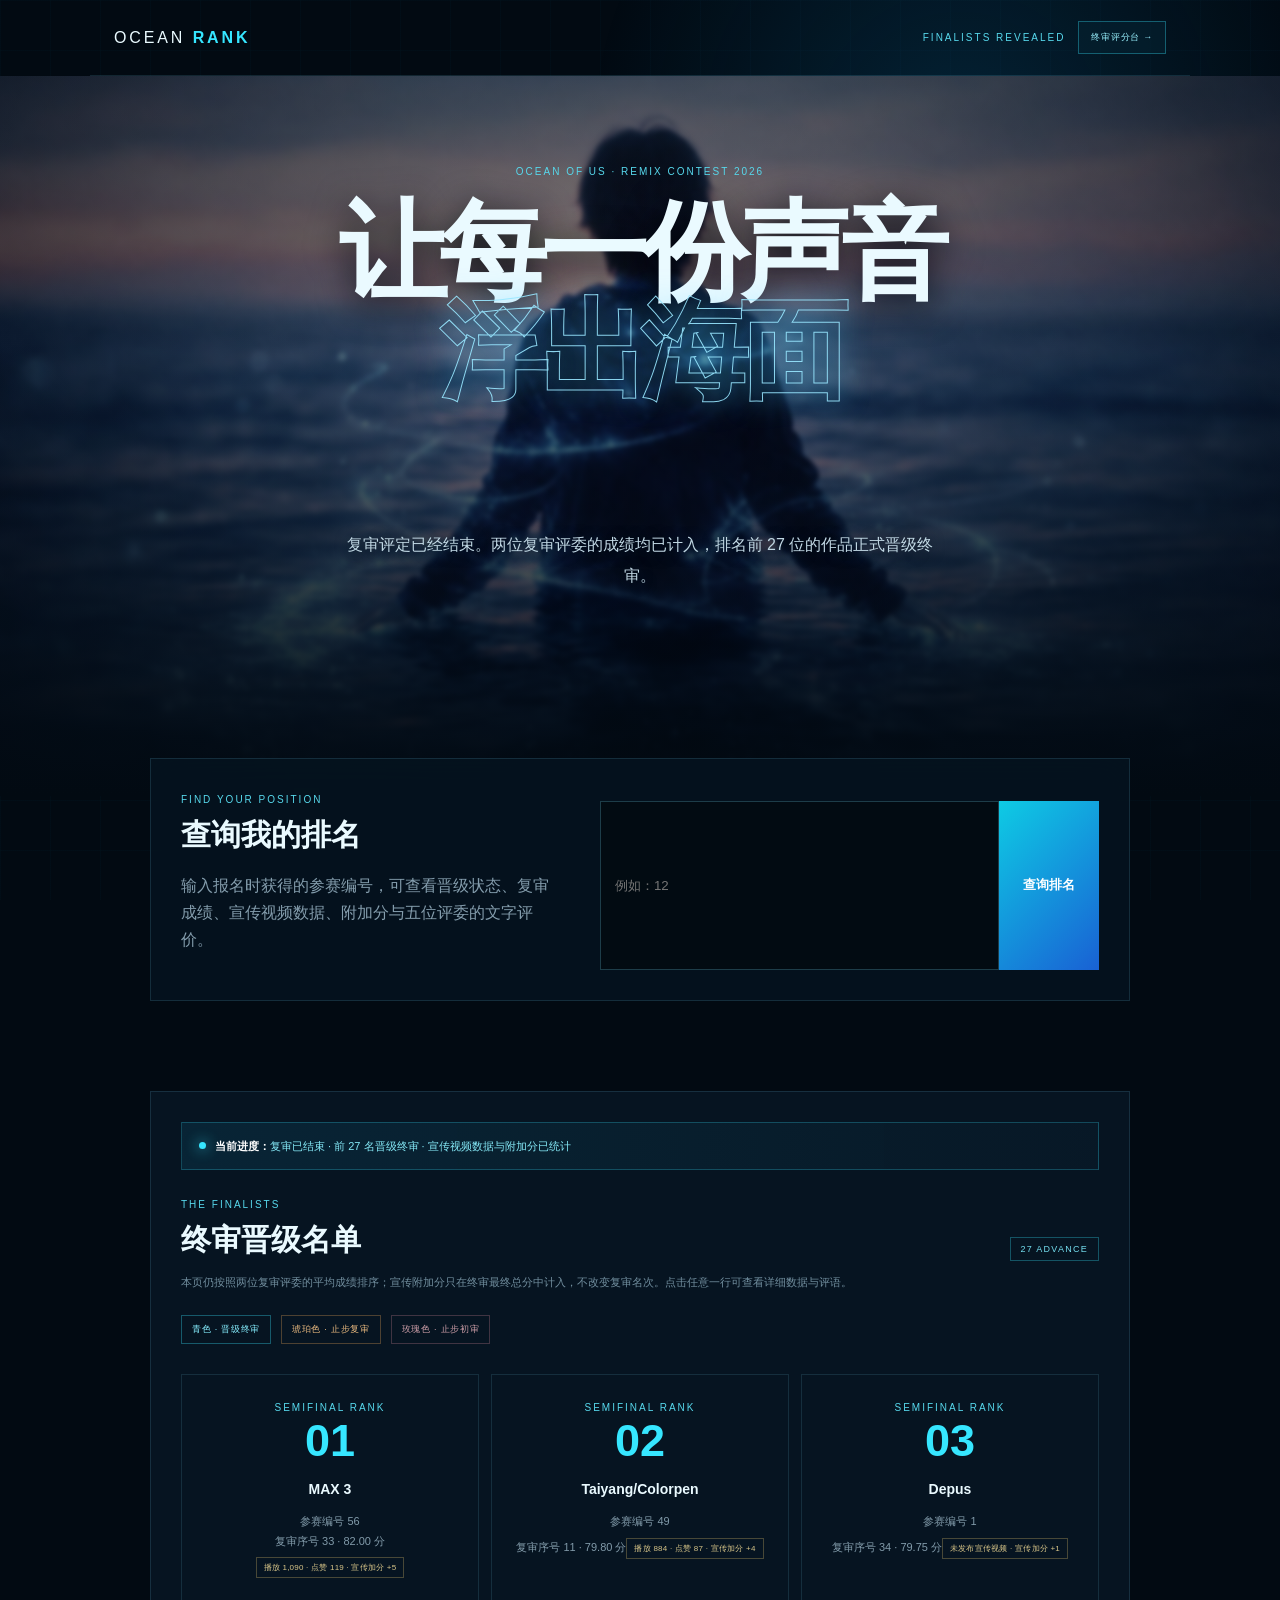
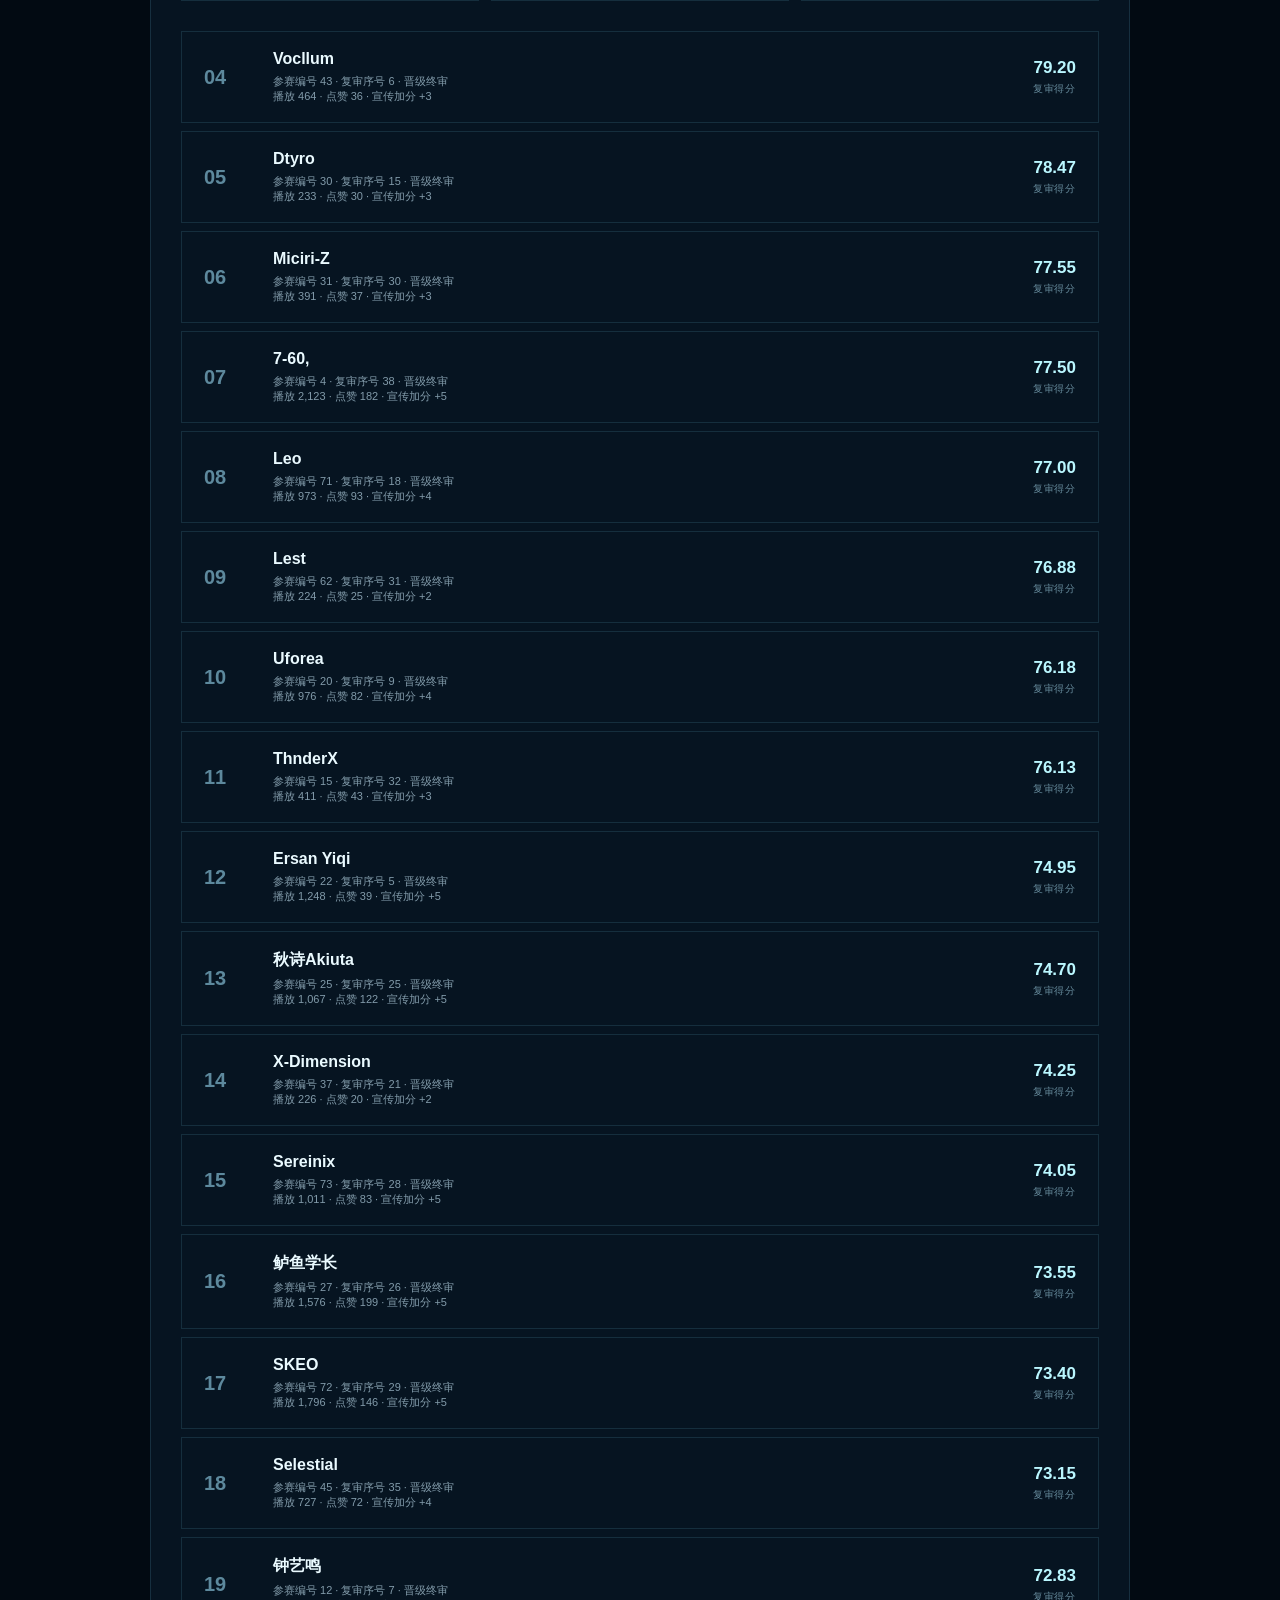
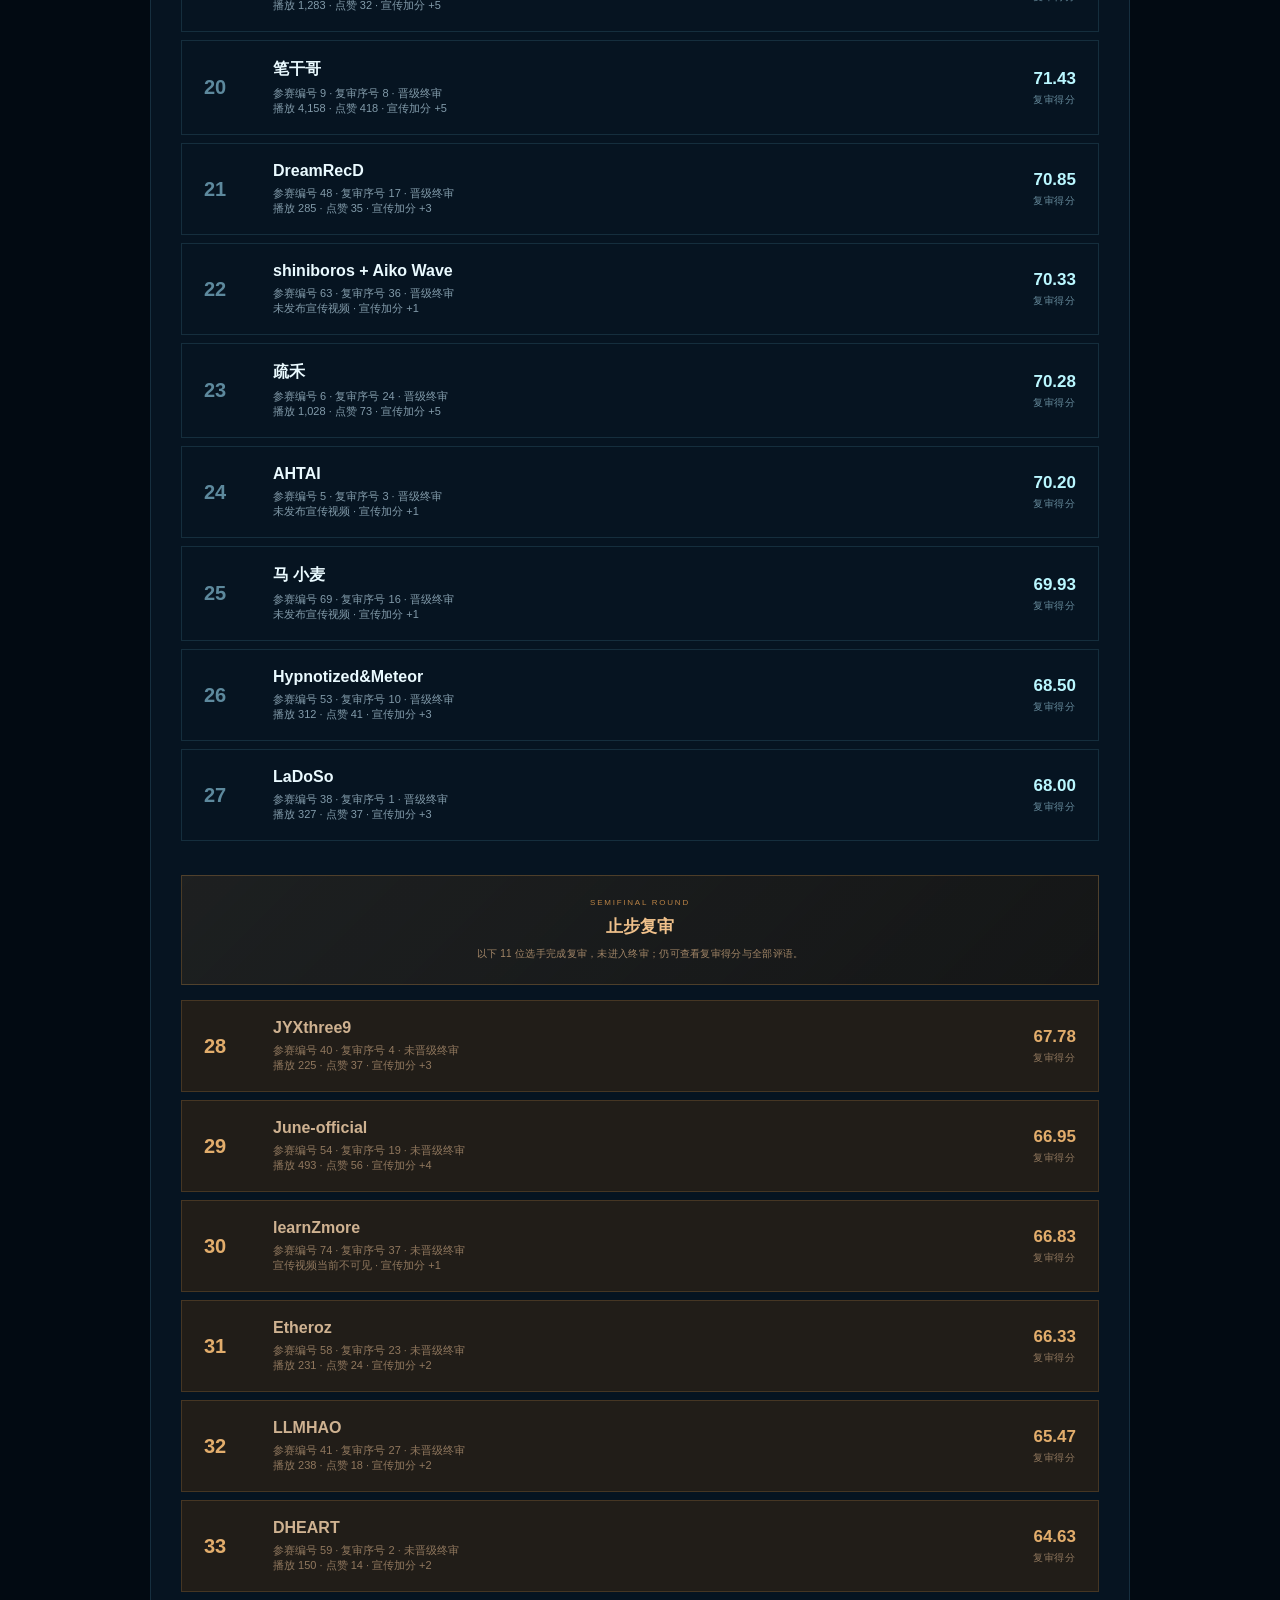
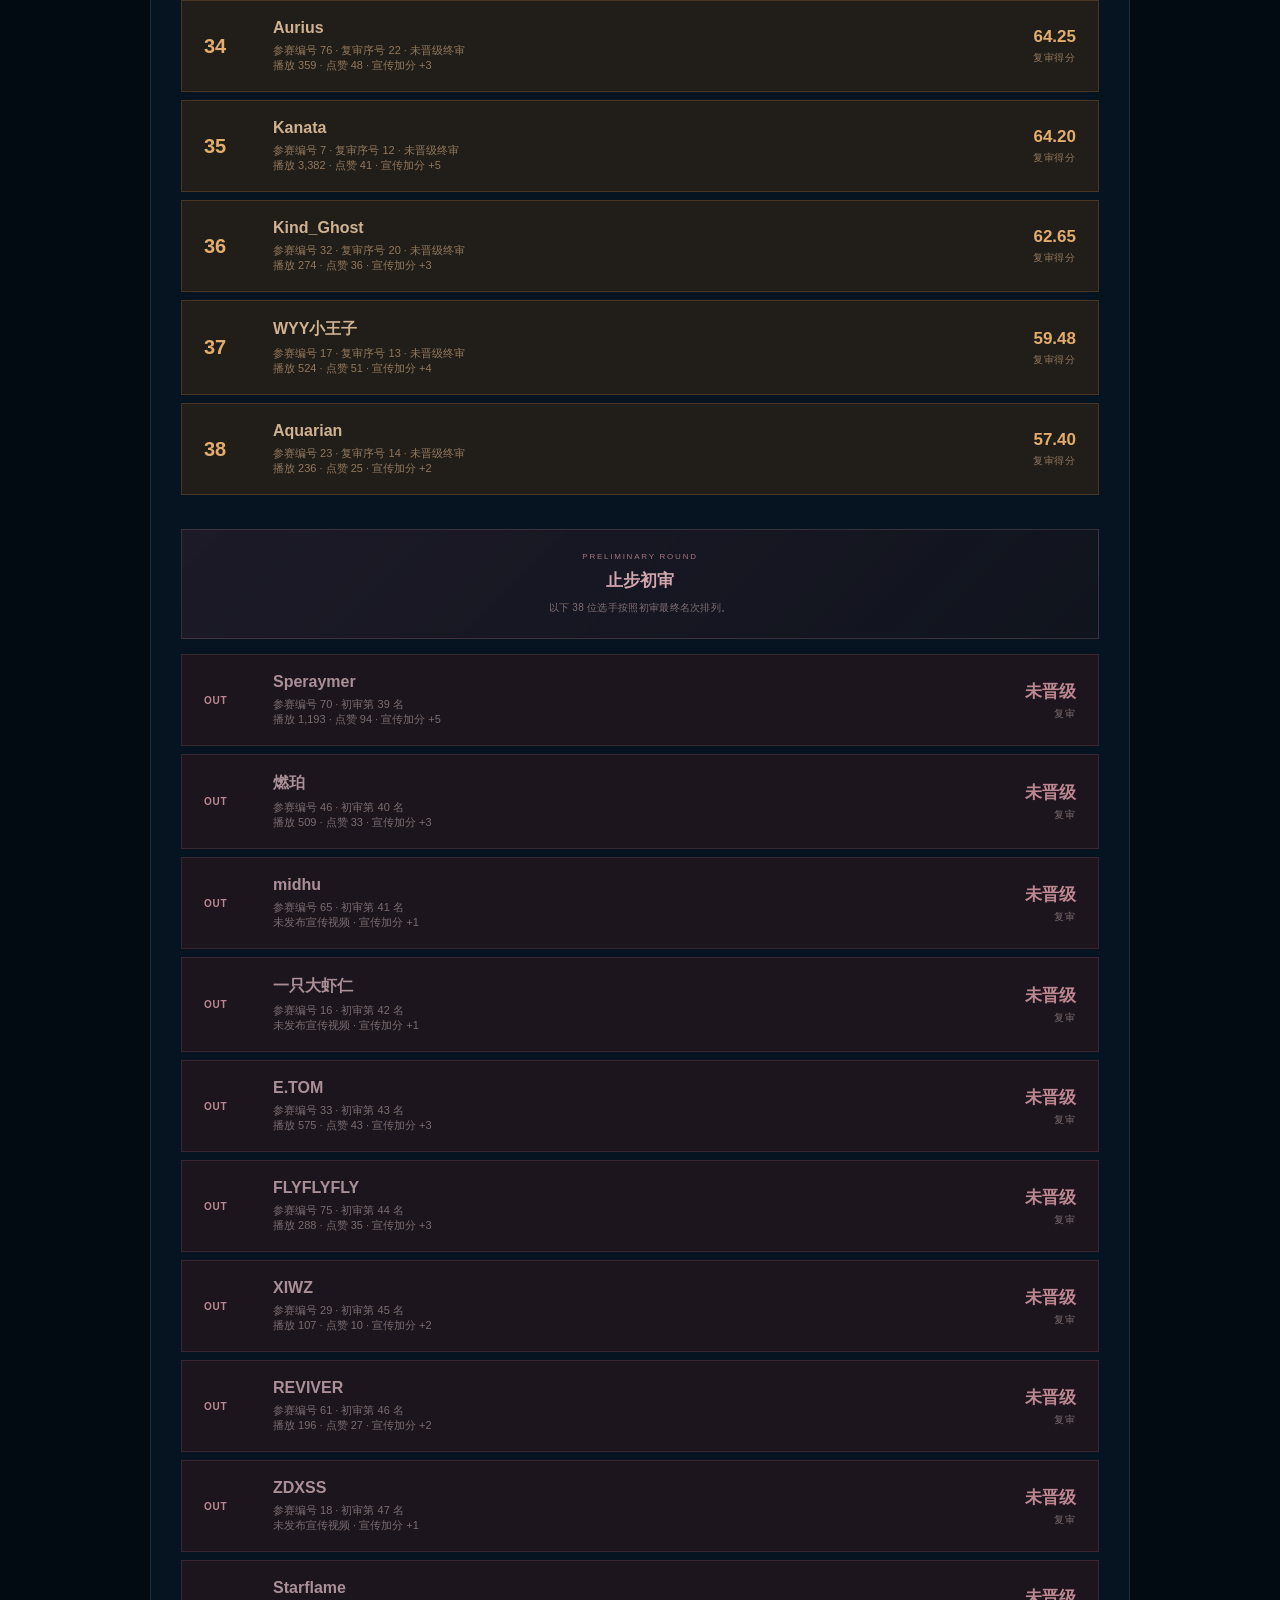
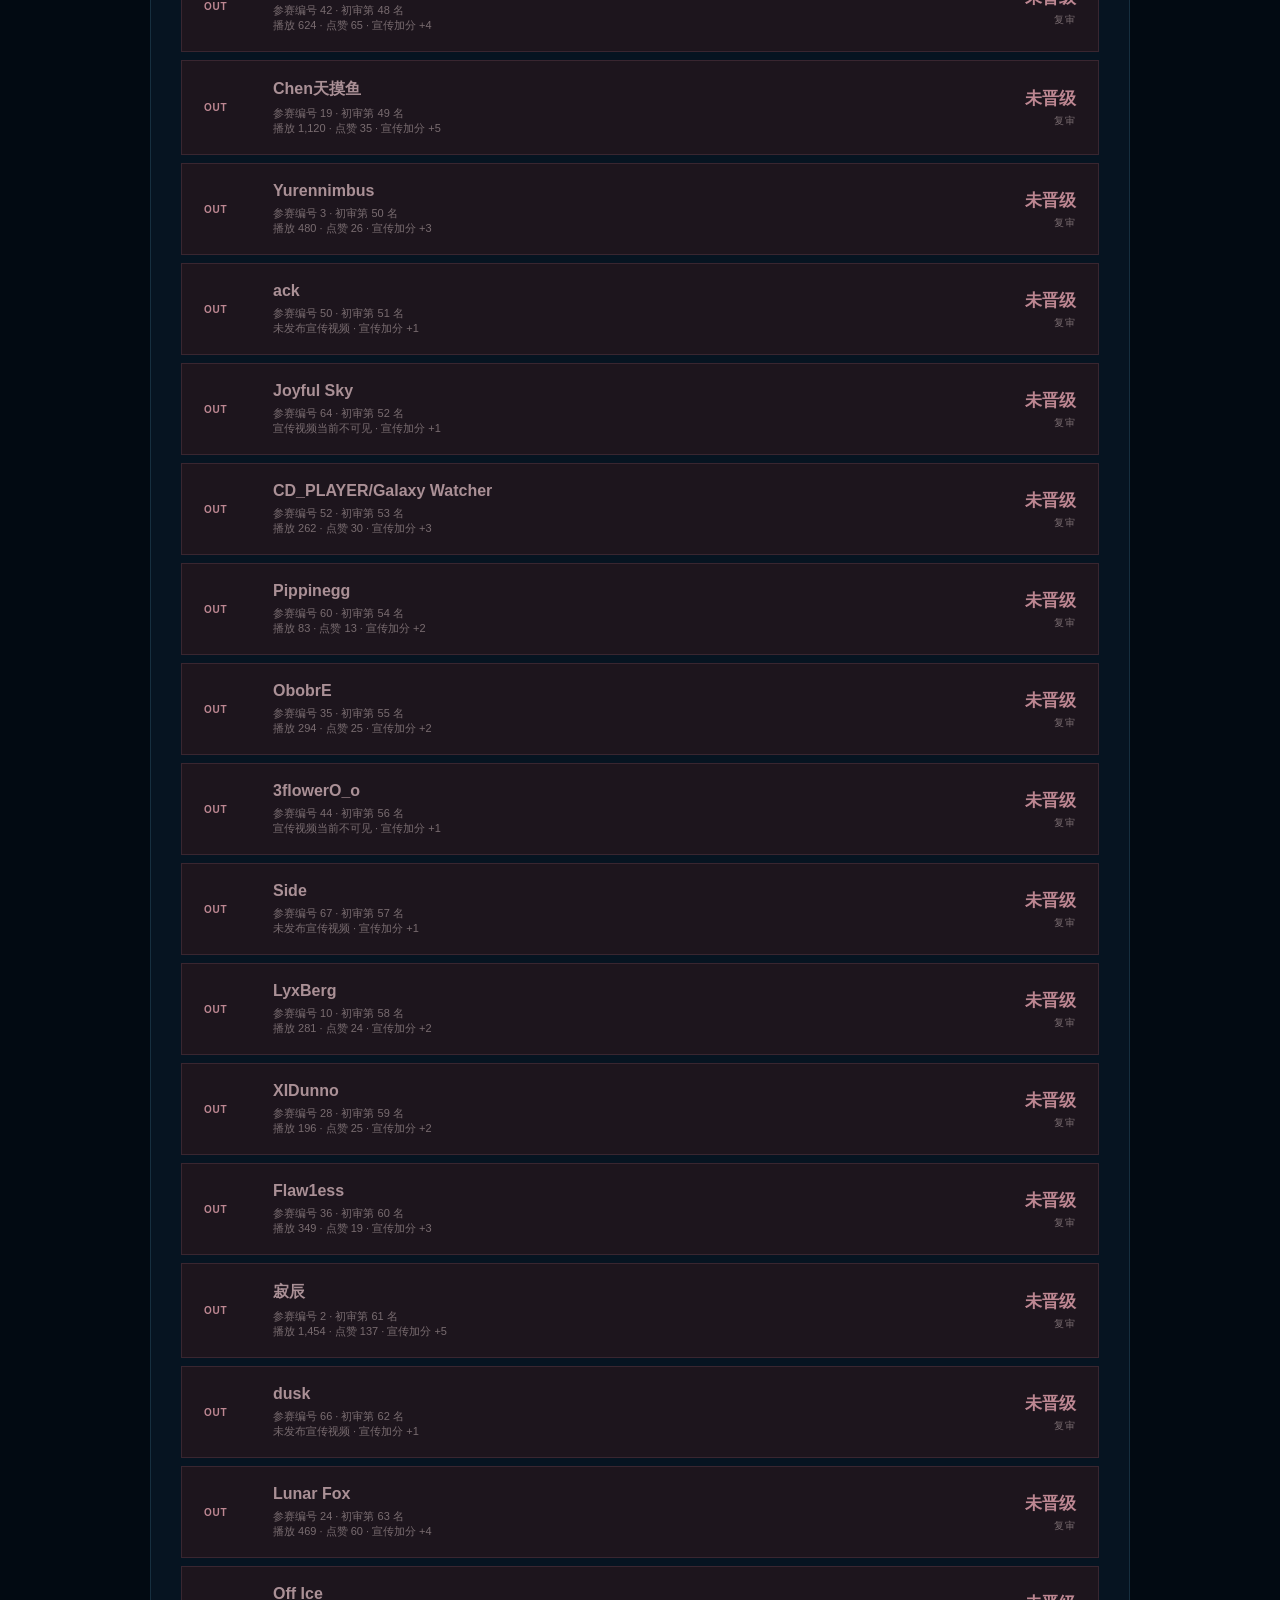
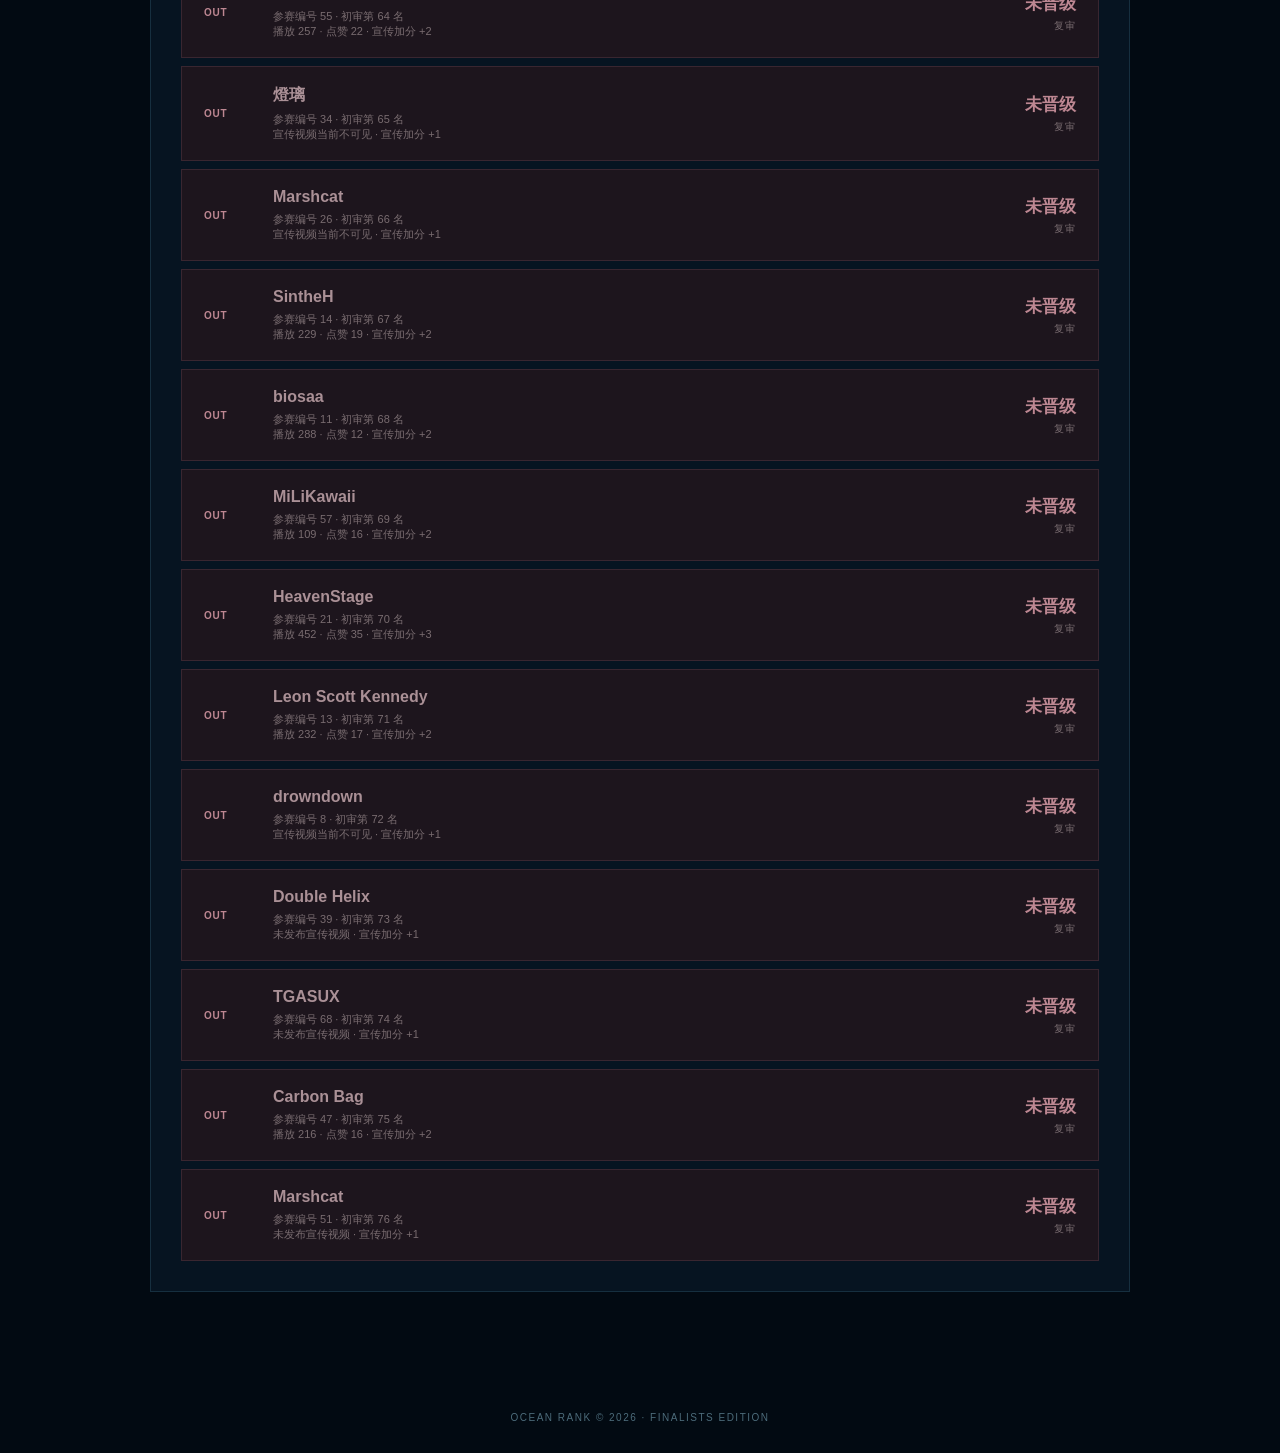
==== commit c05b7cfc: "Move popularity award beside final champion" ====
--- a/index.html
+++ b/index.html
@@ -17,7 +17,7 @@
     .query{display:grid;grid-template-columns:1fr 1.3fr;gap:35px}.query h2,.ranking h2{font-size:30px;margin:8px 0 12px}.query p{color:#849dad;line-height:1.7}
     .search{display:flex;margin-top:12px}.search input{flex:1;min-width:0;background:#020b12;border:1px solid #6ac7df44;color:white;padding:14px}.search button{border:0;background:linear-gradient(135deg,#0ecbe4,#1961d4);color:white;padding:0 24px;font-weight:bold;cursor:pointer}
     .result{grid-column:1/-1;padding:18px;border:1px solid #36e6ff33;display:none}.result a{display:block;color:inherit;text-decoration:none}.result strong{font-size:30px;color:#36e6ff;margin-right:18px}
-    .progress-note{display:flex;align-items:center;gap:9px;margin-bottom:24px;padding:14px 17px;border:1px solid #36e6ff3d;background:linear-gradient(90deg,#1170912e,#0a26383d);color:#85e9f7;font-size:11px;line-height:1.7}.progress-note b{color:#fff}.pulse{width:7px;height:7px;flex:0 0 auto;border-radius:50%;background:#36e6ff;box-shadow:0 0 14px #36e6ff}.popularity{max-width:980px;margin:-50px auto 36px;padding:0}.popularity-card{position:relative;display:grid;grid-template-columns:minmax(0,1fr) auto;gap:22px;align-items:center;padding:27px 30px;border:1px solid #e2c06f66;background:linear-gradient(120deg,#291f10e8,#071724ed 58%,#102d3de8);color:inherit;text-decoration:none;overflow:hidden;box-shadow:0 24px 70px #0007}.popularity-card:before{content:"";position:absolute;width:260px;height:260px;right:-80px;top:-150px;border-radius:50%;background:#e4c2691f;box-shadow:0 0 80px #e4c2692e}.popularity-copy,.popularity-metrics{position:relative}.popularity-kicker{font-size:8px;letter-spacing:.24em;color:#daba6c}.popularity-card h2{margin:8px 0 6px;font-size:27px}.popularity-card h2 span{color:#f1d88f}.popularity-card p{margin:0;color:#9eabb0;font-size:10px;line-height:1.8}.popularity-metrics{display:flex;gap:8px}.popularity-metric{min-width:82px;padding:12px;border:1px solid #d9bd7440;background:#050d14a8;text-align:right}.popularity-metric small{display:block;color:#978864;font-size:7px;letter-spacing:.1em}.popularity-metric b{display:block;margin-top:5px;color:#fff0be;font-size:18px}.promo-chip{display:inline-block;margin-top:7px;padding:4px 7px;border:1px solid #d7ba6750;color:#d9c689;font-size:8px;font-style:normal;letter-spacing:.03em}
+    .progress-note{display:flex;align-items:center;gap:9px;margin-bottom:24px;padding:14px 17px;border:1px solid #36e6ff3d;background:linear-gradient(90deg,#1170912e,#0a26383d);color:#85e9f7;font-size:11px;line-height:1.7}.progress-note b{color:#fff}.pulse{width:7px;height:7px;flex:0 0 auto;border-radius:50%;background:#36e6ff;box-shadow:0 0 14px #36e6ff}.promo-chip{display:inline-block;margin-top:7px;padding:4px 7px;border:1px solid #d7ba6750;color:#d9c689;font-size:8px;font-style:normal;letter-spacing:.03em}
     .ranking-title{display:flex;align-items:end;justify-content:space-between;gap:20px}.ranking-title>span{margin-bottom:12px;padding:6px 10px;border:1px solid #36e6ff4d;color:#74deef;font-size:9px;letter-spacing:.14em}.ranking-help{margin:0;color:#718e9e;font-size:11px;line-height:1.8}
     .legend{display:flex;gap:10px;flex-wrap:wrap;margin:22px 0 5px}.legend span{padding:7px 10px;border:1px solid;font-size:9px;letter-spacing:.08em}.legend .advance{border-color:#36e6ff55;color:#86efff}.legend .semi-out{border-color:#dc9d5155;color:#edbc80}.legend .prelim-out{border-color:#b4778455;color:#d0a0aa}
     .podium{display:grid;grid-template-columns:repeat(3,1fr);gap:12px;margin:30px 0}.card,.row{border:1px solid #7fdfff20;background:#061421;text-decoration:none;color:inherit;transition:.2s ease}.card:hover,.row:hover{transform:translateY(-1px)}.card{padding:22px;text-align:center}.card strong{display:block;font-size:45px;color:#36e6ff}.card h3{font-size:14px}.card span{font-size:11px;color:#829baa;line-height:1.7}
@@ -27,7 +27,7 @@
     .prelim-out-row{border-color:#b477842e;background:#26161db8;color:#aa9096}.prelim-out-row:hover{border-color:#cd8b9961;background:#381d27}.prelim-out-row .rank-number,.prelim-out-row .row-score b{color:#bd8792}.prelim-out-row .identity span,.prelim-out-row .row-score small{color:#796c70}.out-mark{font-size:10px;letter-spacing:.08em}
     .result.is-semifinal-out{border-color:#dc9d5155;background:#61421f38;color:#d8b183}.result.is-semifinal-out strong{color:#e5ad67}.result.is-prelim-out{border-color:#be7e8b59;background:#3a1c266b;color:#bd9ca3}.result.is-prelim-out strong{color:#c28692}
     footer{text-align:center;color:#4c6b7a;padding:30px;font-size:10px;letter-spacing:.15em}
-    @media(max-width:650px){nav{height:62px;padding:0 16px}.brand{font-size:12px}.badge{display:none}.console-link{padding:8px 9px;font-size:8px}.hero{padding:72px 18px 54px}.hero small{font-size:8px;line-height:1.8}.hero h1{font-size:42px;line-height:1.03;letter-spacing:-.045em;margin:20px 0}.hero h1 span{display:inline-block;margin-top:5px;color:#5ee9ff;-webkit-text-stroke:0;text-shadow:0 0 22px #08bfe755}.hero p{font-size:13px;max-width:310px}.query{grid-template-columns:1fr;margin:0 15px 28px;padding:24px 20px;gap:18px}.query h2,.ranking h2{font-size:25px}.query p{font-size:12px}.search{display:grid}.search input,.search button{width:100%;min-height:46px}.search button{margin-top:9px}.result{grid-column:auto;font-size:12px;line-height:1.8}.result strong{display:block;font-size:27px;margin:0 0 6px}.popularity{margin:0 15px 28px}.popularity-card{grid-template-columns:1fr;padding:22px 18px;gap:17px}.popularity-card h2{font-size:22px}.popularity-metrics{display:grid;grid-template-columns:repeat(3,1fr)}.popularity-metric{min-width:0;padding:10px 7px}.popularity-metric b{font-size:15px}.ranking{margin:0 15px 60px;padding:24px 14px}.progress-note{align-items:flex-start;padding:12px;font-size:9px}.pulse{margin-top:4px}.ranking-title{align-items:flex-start}.ranking-title>span{margin-top:4px;margin-bottom:0;white-space:nowrap}.ranking-help{font-size:9px}.legend{gap:6px}.legend span{font-size:8px;padding:6px 7px}.podium{grid-template-columns:repeat(3,minmax(0,1fr));gap:7px;margin:24px 0 18px}.card{padding:16px 5px;min-width:0}.card small{font-size:7px}.card strong{font-size:31px;margin:6px 0}.card h3{font-size:10px;line-height:1.35;min-height:28px;margin:8px 0 5px;overflow-wrap:anywhere}.card span{display:block;font-size:8px}.promo-chip{font-size:7px;padding:3px 5px}.row{grid-template-columns:38px minmax(0,1fr) auto;gap:8px;padding:15px 12px}.rank-number{font-size:15px}.identity b{font-size:12px}.identity span{font-size:9px;line-height:1.45}.row-score b{font-size:13px}.row-score small{font-size:7px}.stage-divider{margin-top:28px;padding:18px 12px}.stage-divider b{font-size:15px}.out-mark{font-size:8px}footer{font-size:8px;padding:25px 12px}}
+    @media(max-width:650px){nav{height:62px;padding:0 16px}.brand{font-size:12px}.badge{display:none}.console-link{padding:8px 9px;font-size:8px}.hero{padding:72px 18px 54px}.hero small{font-size:8px;line-height:1.8}.hero h1{font-size:42px;line-height:1.03;letter-spacing:-.045em;margin:20px 0}.hero h1 span{display:inline-block;margin-top:5px;color:#5ee9ff;-webkit-text-stroke:0;text-shadow:0 0 22px #08bfe755}.hero p{font-size:13px;max-width:310px}.query{grid-template-columns:1fr;margin:0 15px 70px;padding:24px 20px;gap:18px}.query h2,.ranking h2{font-size:25px}.query p{font-size:12px}.search{display:grid}.search input,.search button{width:100%;min-height:46px}.search button{margin-top:9px}.result{grid-column:auto;font-size:12px;line-height:1.8}.result strong{display:block;font-size:27px;margin:0 0 6px}.ranking{margin:0 15px 60px;padding:24px 14px}.progress-note{align-items:flex-start;padding:12px;font-size:9px}.pulse{margin-top:4px}.ranking-title{align-items:flex-start}.ranking-title>span{margin-top:4px;margin-bottom:0;white-space:nowrap}.ranking-help{font-size:9px}.legend{gap:6px}.legend span{font-size:8px;padding:6px 7px}.podium{grid-template-columns:repeat(3,minmax(0,1fr));gap:7px;margin:24px 0 18px}.card{padding:16px 5px;min-width:0}.card small{font-size:7px}.card strong{font-size:31px;margin:6px 0}.card h3{font-size:10px;line-height:1.35;min-height:28px;margin:8px 0 5px;overflow-wrap:anywhere}.card span{display:block;font-size:8px}.promo-chip{font-size:7px;padding:3px 5px}.row{grid-template-columns:38px minmax(0,1fr) auto;gap:8px;padding:15px 12px}.rank-number{font-size:15px}.identity b{font-size:12px}.identity span{font-size:9px;line-height:1.45}.row-score b{font-size:13px}.row-score small{font-size:7px}.stage-divider{margin-top:28px;padding:18px 12px}.stage-divider b{font-size:15px}.out-mark{font-size:8px}footer{font-size:8px;padding:25px 12px}}
   </style>
   <link rel="stylesheet" href="theme-v5.css?v=5">
 </head>
@@ -43,7 +43,6 @@
     <form class="search" id="searchForm"><input id="participantId" inputmode="numeric" autocomplete="off" placeholder="例如：12"><button type="submit">查询排名</button></form>
     <div class="result" id="result" aria-live="polite"></div>
   </section>
-  <section class="popularity" id="popularityAward"></section>
   <section class="ranking">
     <div class="progress-note"><span class="pulse"></span><div><b>当前进度：</b>复审已结束 · 前 27 名晋级终审 · 宣传视频数据与附加分已统计</div></div>
     <div class="ranking-title"><div><small>THE FINALISTS</small><h2>终审晋级名单</h2></div><span>27 ADVANCE</span></div>
@@ -71,9 +70,6 @@
       if(promotion.status==="unavailable")return "宣传视频当前不可见 · 宣传加分 +1";
       return "未发布宣传视频 · 宣传加分 +1";
     };
-    const best=promotionSnapshot.bestPopularity;
-    document.getElementById("popularityAward").innerHTML=`<a class="popularity-card" href="detail.html?id=${best.participantId}&scores=15"><div class="popularity-copy"><div class="popularity-kicker">BEST POPULARITY AWARD</div><h2>最佳人气奖 · <span>${esc(best.name)}</span></h2><p>以宣传视频播放量最高为准 · 参赛编号 ${best.participantId} · 数据统计于 ${new Date(promotionSnapshot.capturedAt).toLocaleString("zh-CN")}</p></div><div class="popularity-metrics"><div class="popularity-metric"><small>播放量</small><b>${formatCount(best.views)}</b></div><div class="popularity-metric"><small>点赞量</small><b>${formatCount(best.likes)}</b></div><div class="popularity-metric"><small>宣传加分</small><b>+${best.bonus}</b></div></div></a>`;
-
     document.getElementById("podium").innerHTML=finalists.slice(0,3).map(item=>`
       <a href="${detailUrl(item)}" class="card">
         <small>SEMIFINAL RANK</small><strong>${String(item.rank).padStart(2,"0")}</strong>
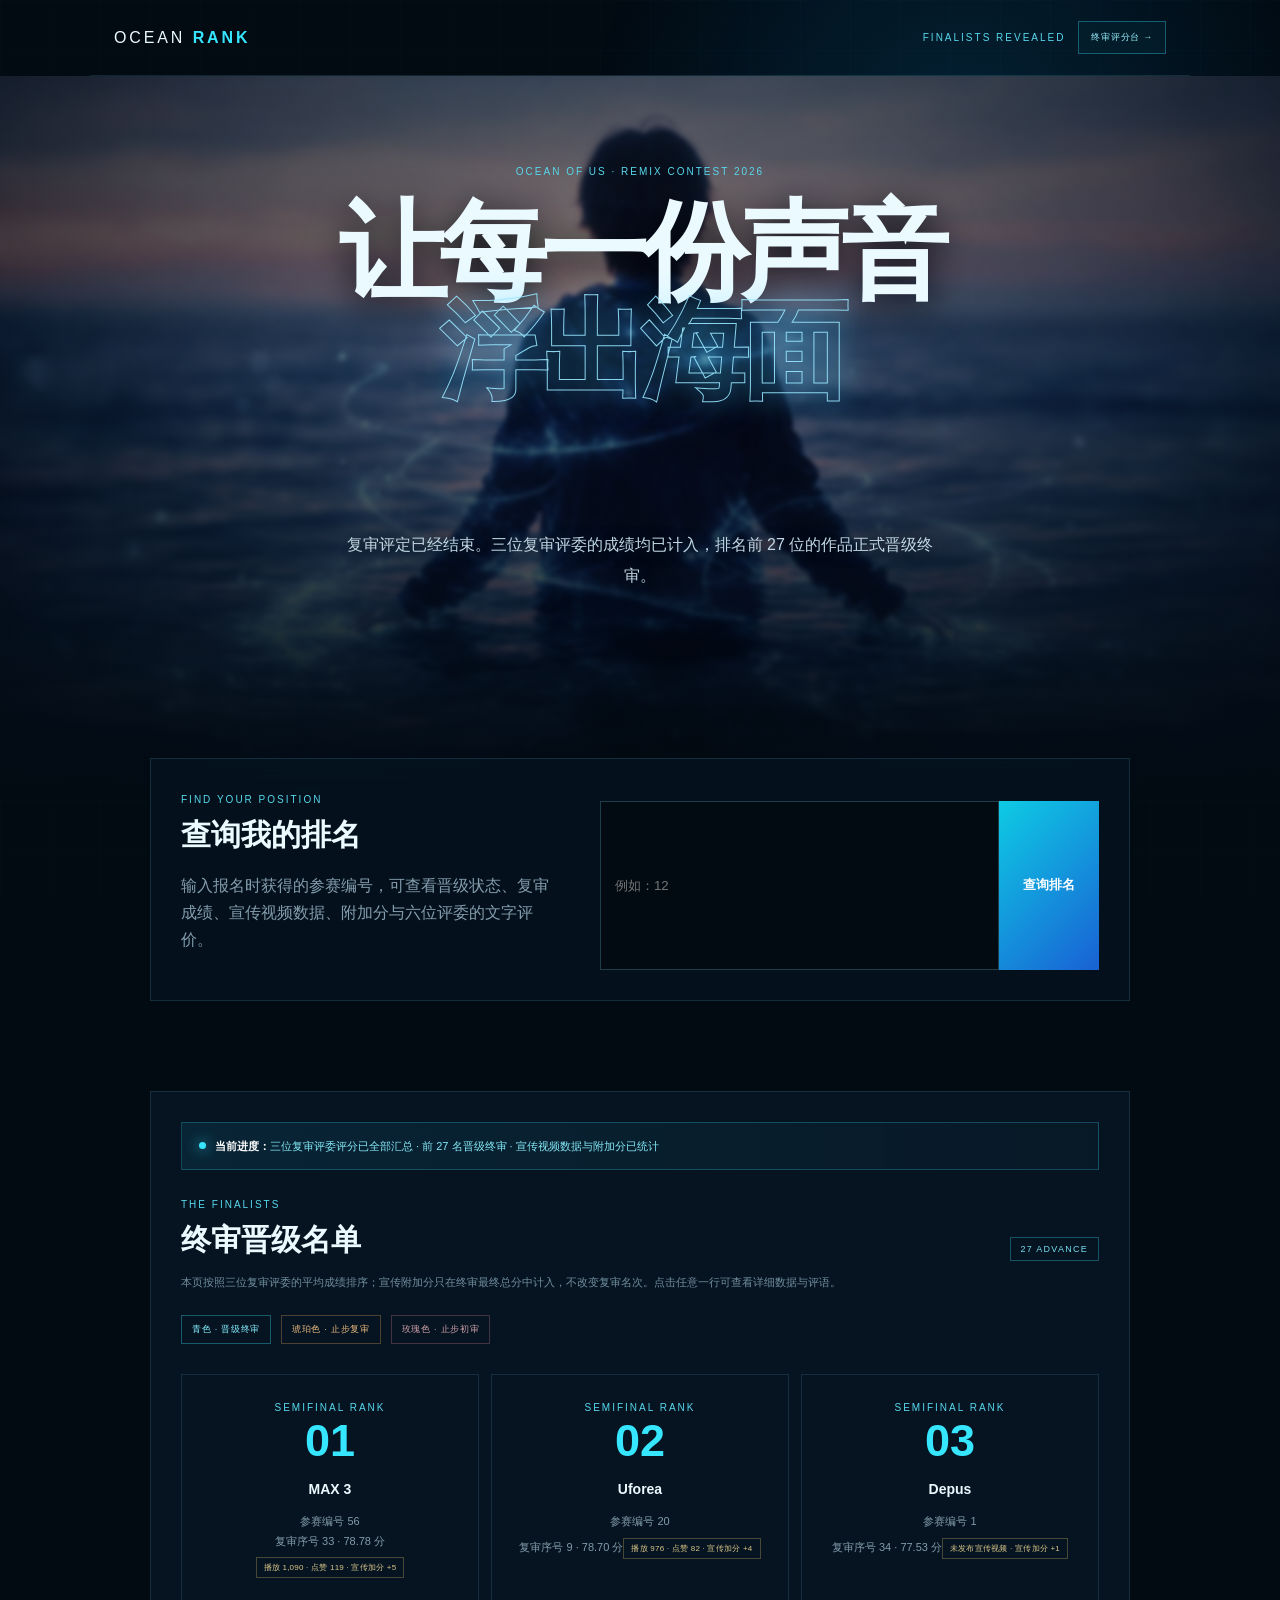
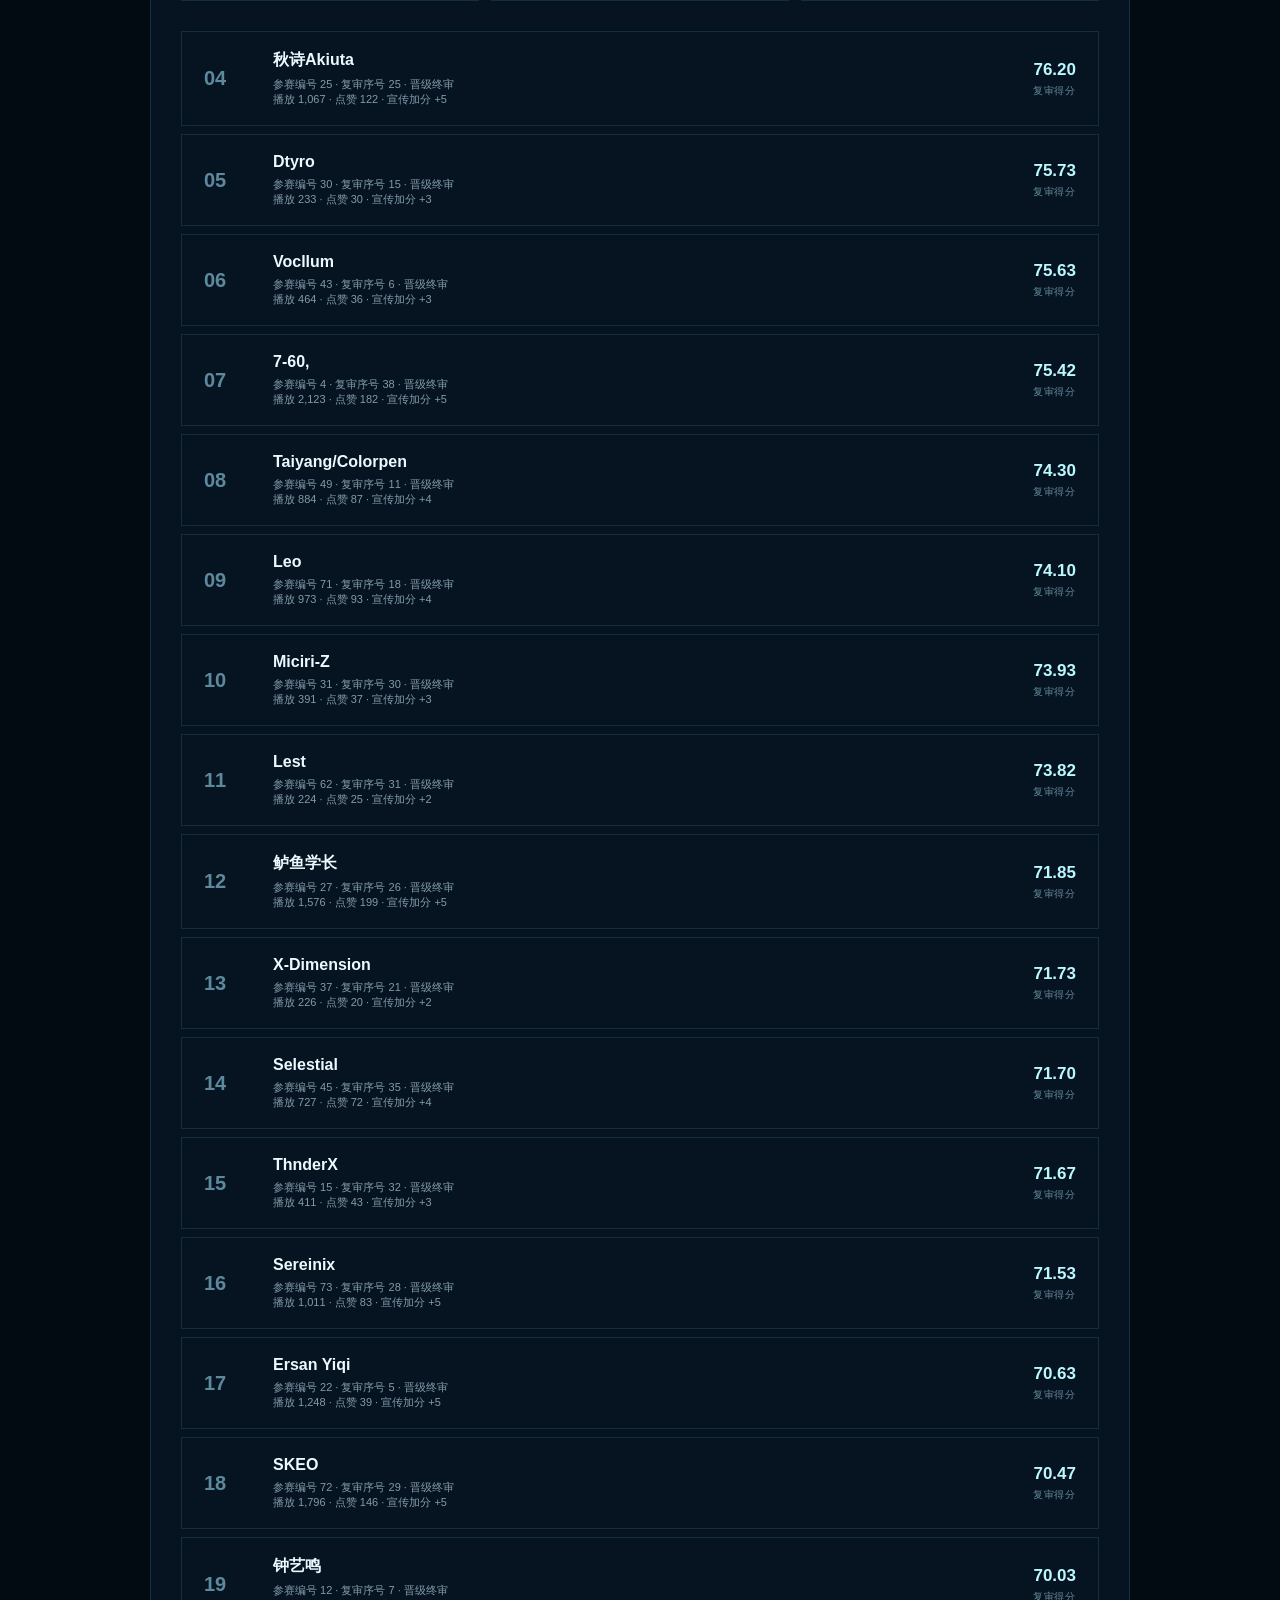
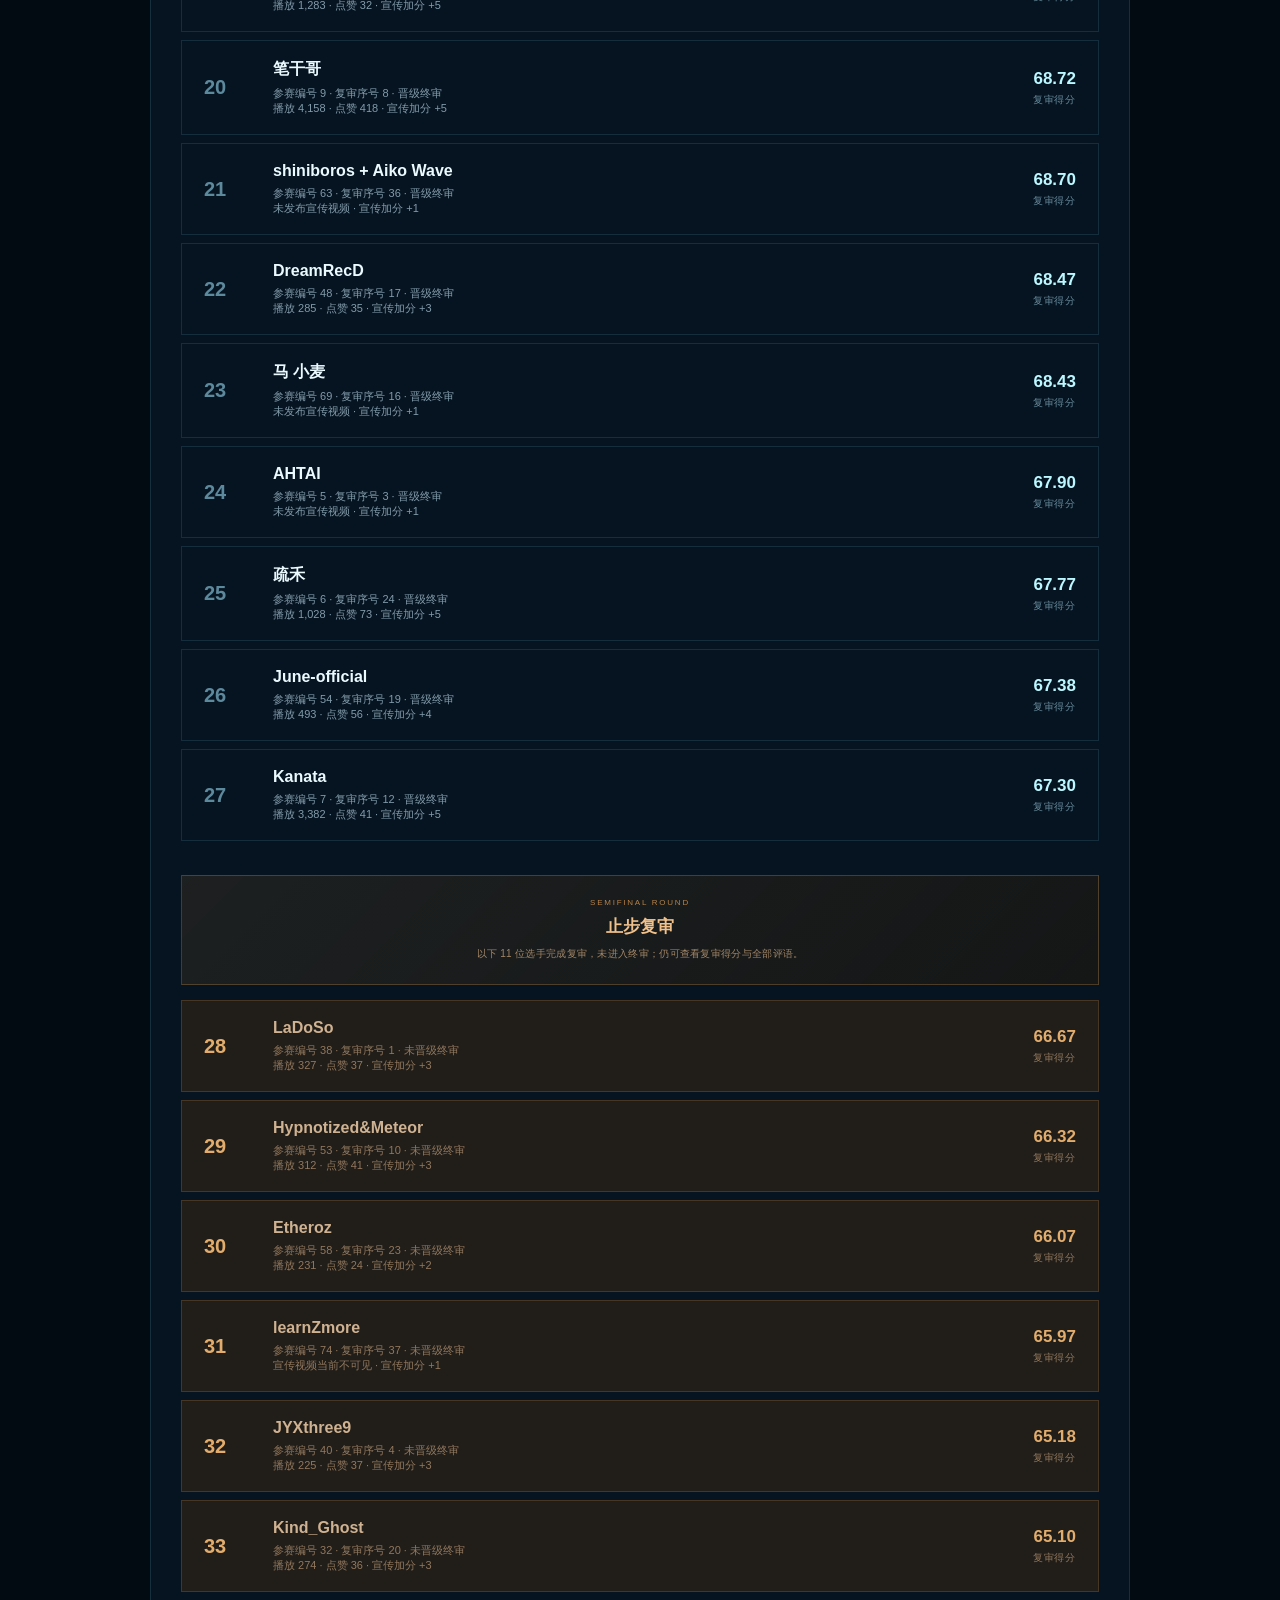
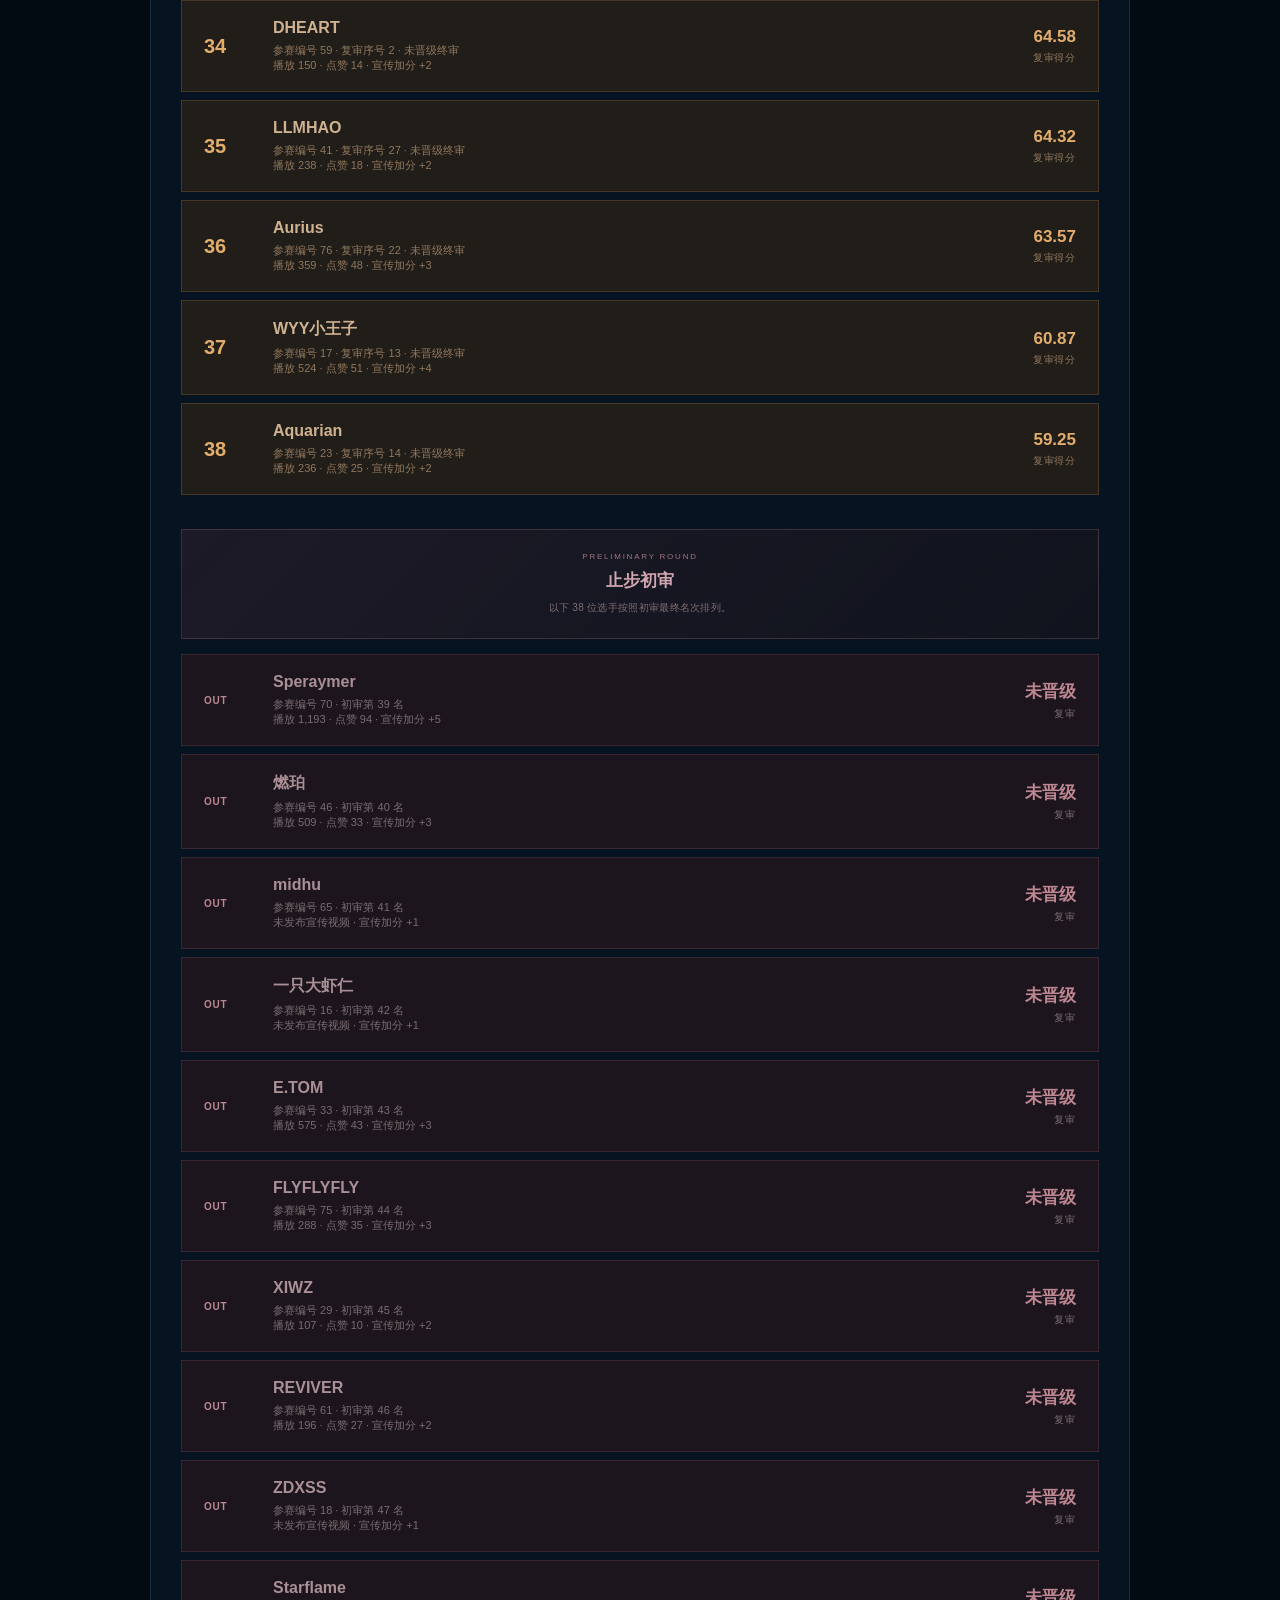
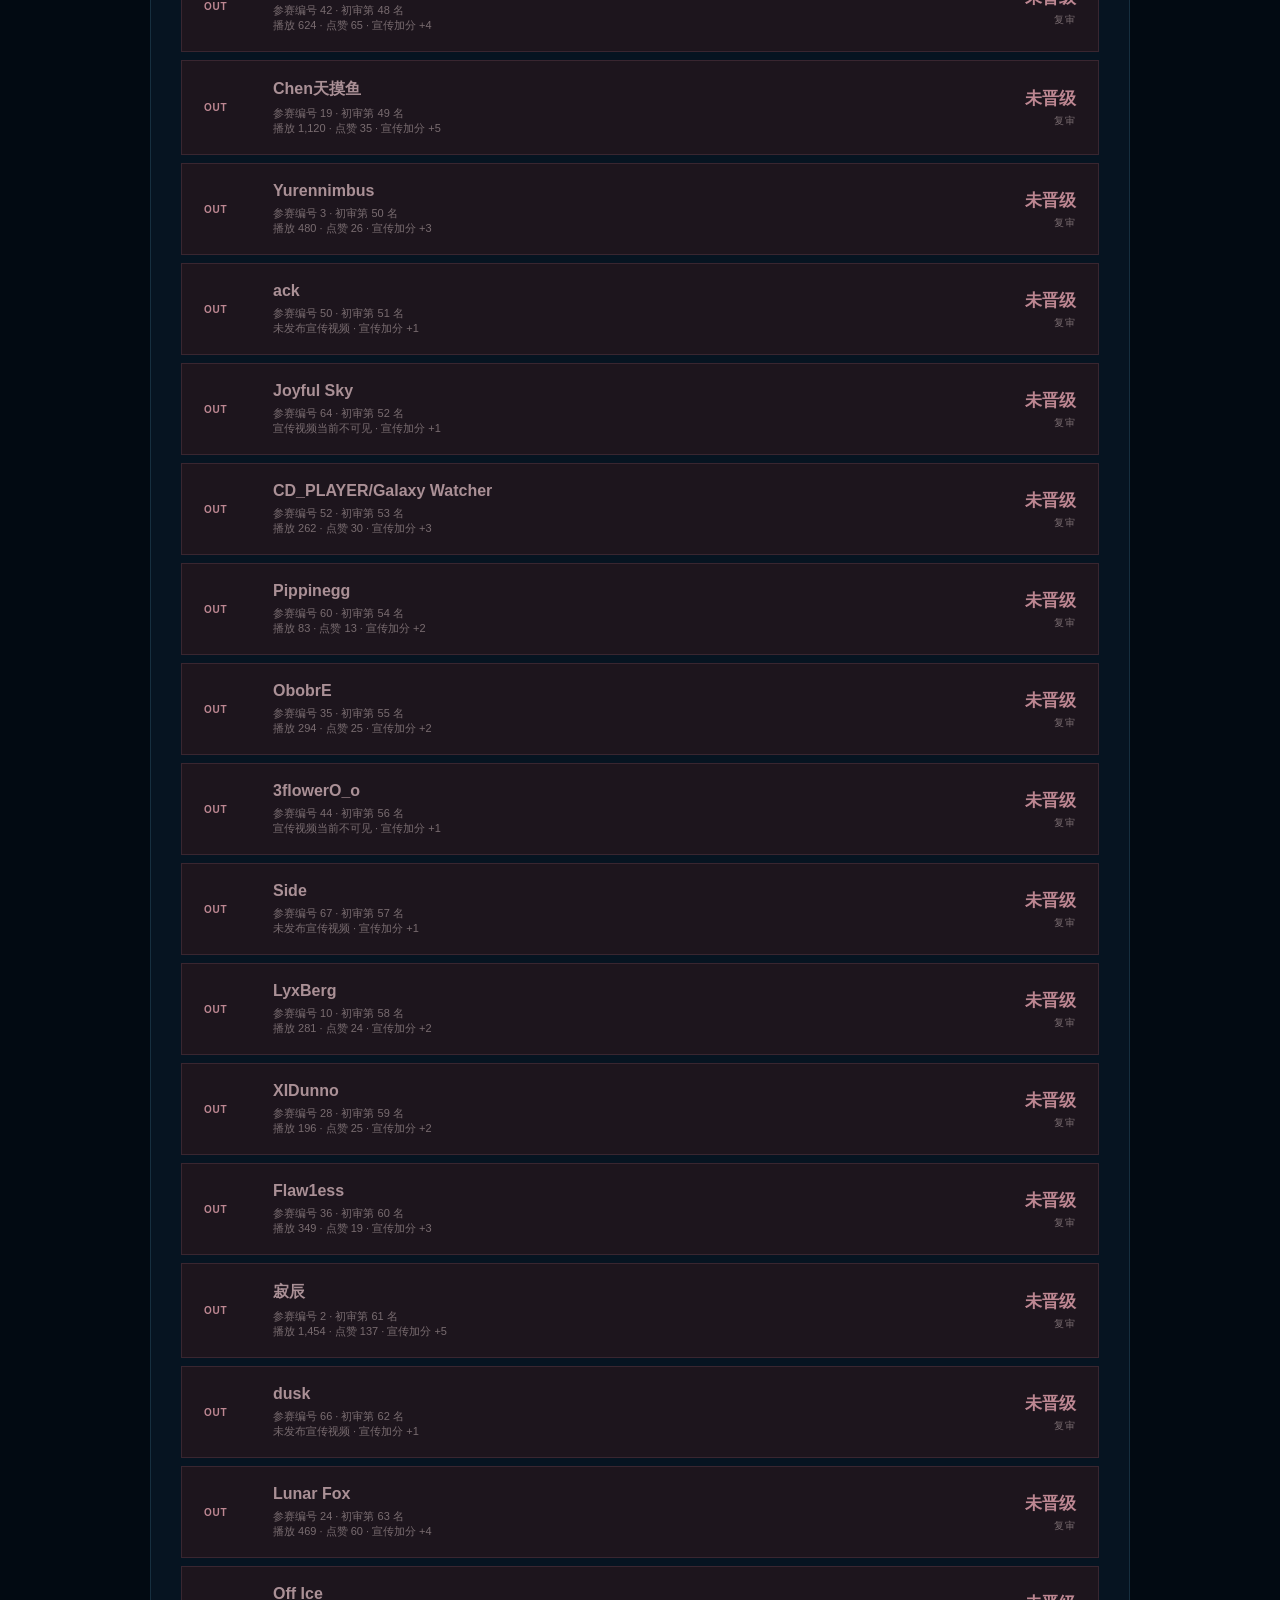
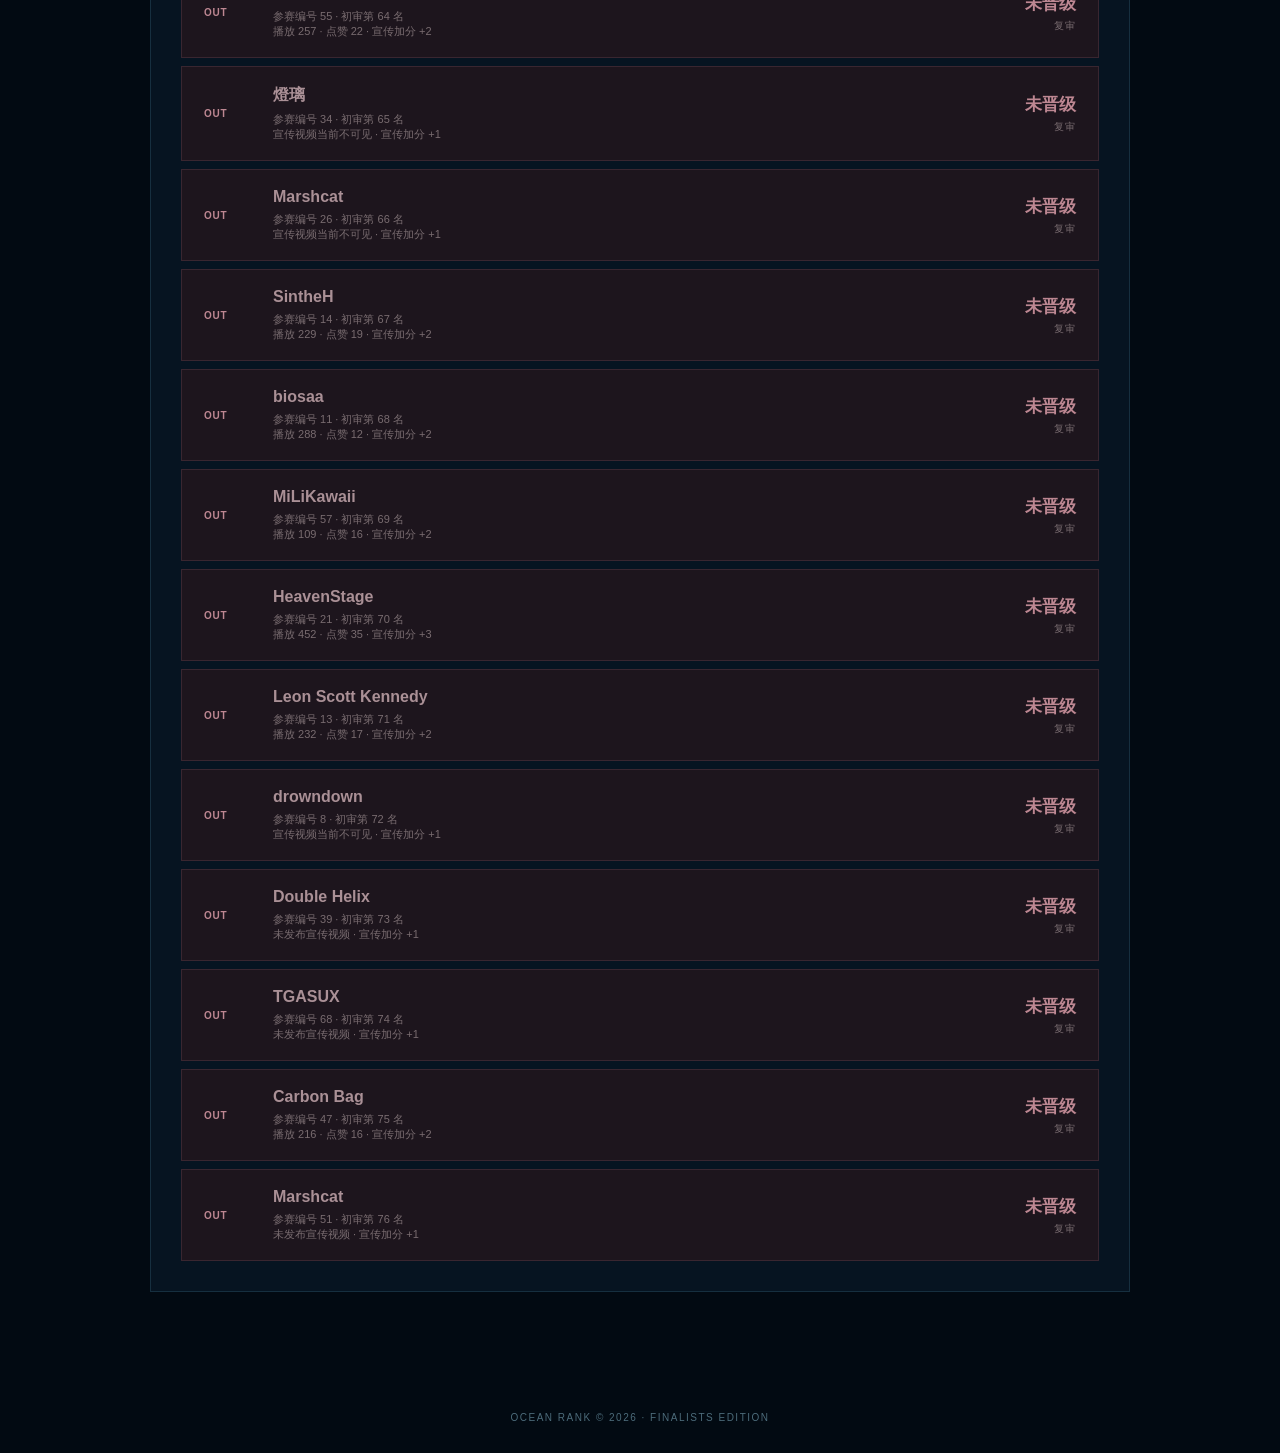
==== commit 62b146a3: "Add third semifinal judge scores and comments" ====
--- a/index.html
+++ b/index.html
@@ -36,23 +36,23 @@
   <section class="hero">
     <small>OCEAN OF US · REMIX CONTEST 2026</small>
     <h1>让每一份声音<br><span>浮出海面</span></h1>
-    <p>复审评定已经结束。两位复审评委的成绩均已计入，排名前 27 位的作品正式晋级终审。</p>
+    <p>复审评定已经结束。三位复审评委的成绩均已计入，排名前 27 位的作品正式晋级终审。</p>
   </section>
   <section class="query">
-    <div><small>FIND YOUR POSITION</small><h2>查询我的排名</h2><p>输入报名时获得的参赛编号，可查看晋级状态、复审成绩、宣传视频数据、附加分与五位评委的文字评价。</p></div>
+    <div><small>FIND YOUR POSITION</small><h2>查询我的排名</h2><p>输入报名时获得的参赛编号，可查看晋级状态、复审成绩、宣传视频数据、附加分与六位评委的文字评价。</p></div>
     <form class="search" id="searchForm"><input id="participantId" inputmode="numeric" autocomplete="off" placeholder="例如：12"><button type="submit">查询排名</button></form>
     <div class="result" id="result" aria-live="polite"></div>
   </section>
   <section class="ranking">
-    <div class="progress-note"><span class="pulse"></span><div><b>当前进度：</b>复审已结束 · 前 27 名晋级终审 · 宣传视频数据与附加分已统计</div></div>
+    <div class="progress-note"><span class="pulse"></span><div><b>当前进度：</b>三位复审评委评分已全部汇总 · 前 27 名晋级终审 · 宣传视频数据与附加分已统计</div></div>
     <div class="ranking-title"><div><small>THE FINALISTS</small><h2>终审晋级名单</h2></div><span>27 ADVANCE</span></div>
-    <p class="ranking-help">本页仍按照两位复审评委的平均成绩排序；宣传附加分只在终审最终总分中计入，不改变复审名次。点击任意一行可查看详细数据与评语。</p>
+    <p class="ranking-help">本页按照三位复审评委的平均成绩排序；宣传附加分只在终审最终总分中计入，不改变复审名次。点击任意一行可查看详细数据与评语。</p>
     <div class="legend"><span class="advance">青色 · 晋级终审</span><span class="semi-out">琥珀色 · 止步复审</span><span class="prelim-out">玫瑰色 · 止步初审</span></div>
     <div class="podium" id="podium"></div>
     <div id="list"></div>
   </section>
   <footer>OCEAN RANK © 2026 · FINALISTS EDITION</footer>
-  <script src="rank-data-v15.js?v=15"></script>
+  <script src="rank-data-v16.js?v=16"></script>
   <script src="promotion-data-v1.js?v=1"></script>
   <script>
     const esc=value=>String(value).replace(/[&<>"']/g,char=>({"&":"&amp;","<":"&lt;",">":"&gt;",'"':"&quot;","'":"&#39;"})[char]);
@@ -112,9 +112,9 @@
       if(item.status==="semifinal_eliminated") result.classList.add("is-semifinal-out");
       if(item.status==="prelim_eliminated") result.classList.add("is-prelim-out");
       if(item.status==="finalist"){
-        result.innerHTML=`<a href="${detailUrl(item)}"><strong>#${item.rank}</strong><b>${esc(item.name)}</b> · 参赛编号 ${item.id} · 复审 ${score(item)} 分 · 晋级终审<br>${promotionLine(item)}<br><small>点击查看各项得分、宣传数据与五位评委评语 →</small></a>`;
+        result.innerHTML=`<a href="${detailUrl(item)}"><strong>#${item.rank}</strong><b>${esc(item.name)}</b> · 参赛编号 ${item.id} · 复审 ${score(item)} 分 · 晋级终审<br>${promotionLine(item)}<br><small>点击查看各项得分、宣传数据与六位评委评语 →</small></a>`;
       }else if(item.status==="semifinal_eliminated"){
-        result.innerHTML=`<a href="${detailUrl(item)}"><strong>#${item.rank}</strong><b>${esc(item.name)}</b> · 参赛编号 ${item.id} · 复审 ${score(item)} 分 · 未晋级终审<br>${promotionLine(item)}<br><small>点击查看各项得分、宣传数据与五位评委评语 →</small></a>`;
+        result.innerHTML=`<a href="${detailUrl(item)}"><strong>#${item.rank}</strong><b>${esc(item.name)}</b> · 参赛编号 ${item.id} · 复审 ${score(item)} 分 · 未晋级终审<br>${promotionLine(item)}<br><small>点击查看各项得分、宣传数据与六位评委评语 →</small></a>`;
       }else{
         result.innerHTML=`<a href="${detailUrl(item)}"><strong>OUT</strong><b>${esc(item.name)}</b> · 参赛编号 ${item.id} · 初审第 ${item.prelimRank} 名 · 未晋级复审<br>${promotionLine(item)}<br><small>点击查看宣传数据与评委评语 →</small></a>`;
       }
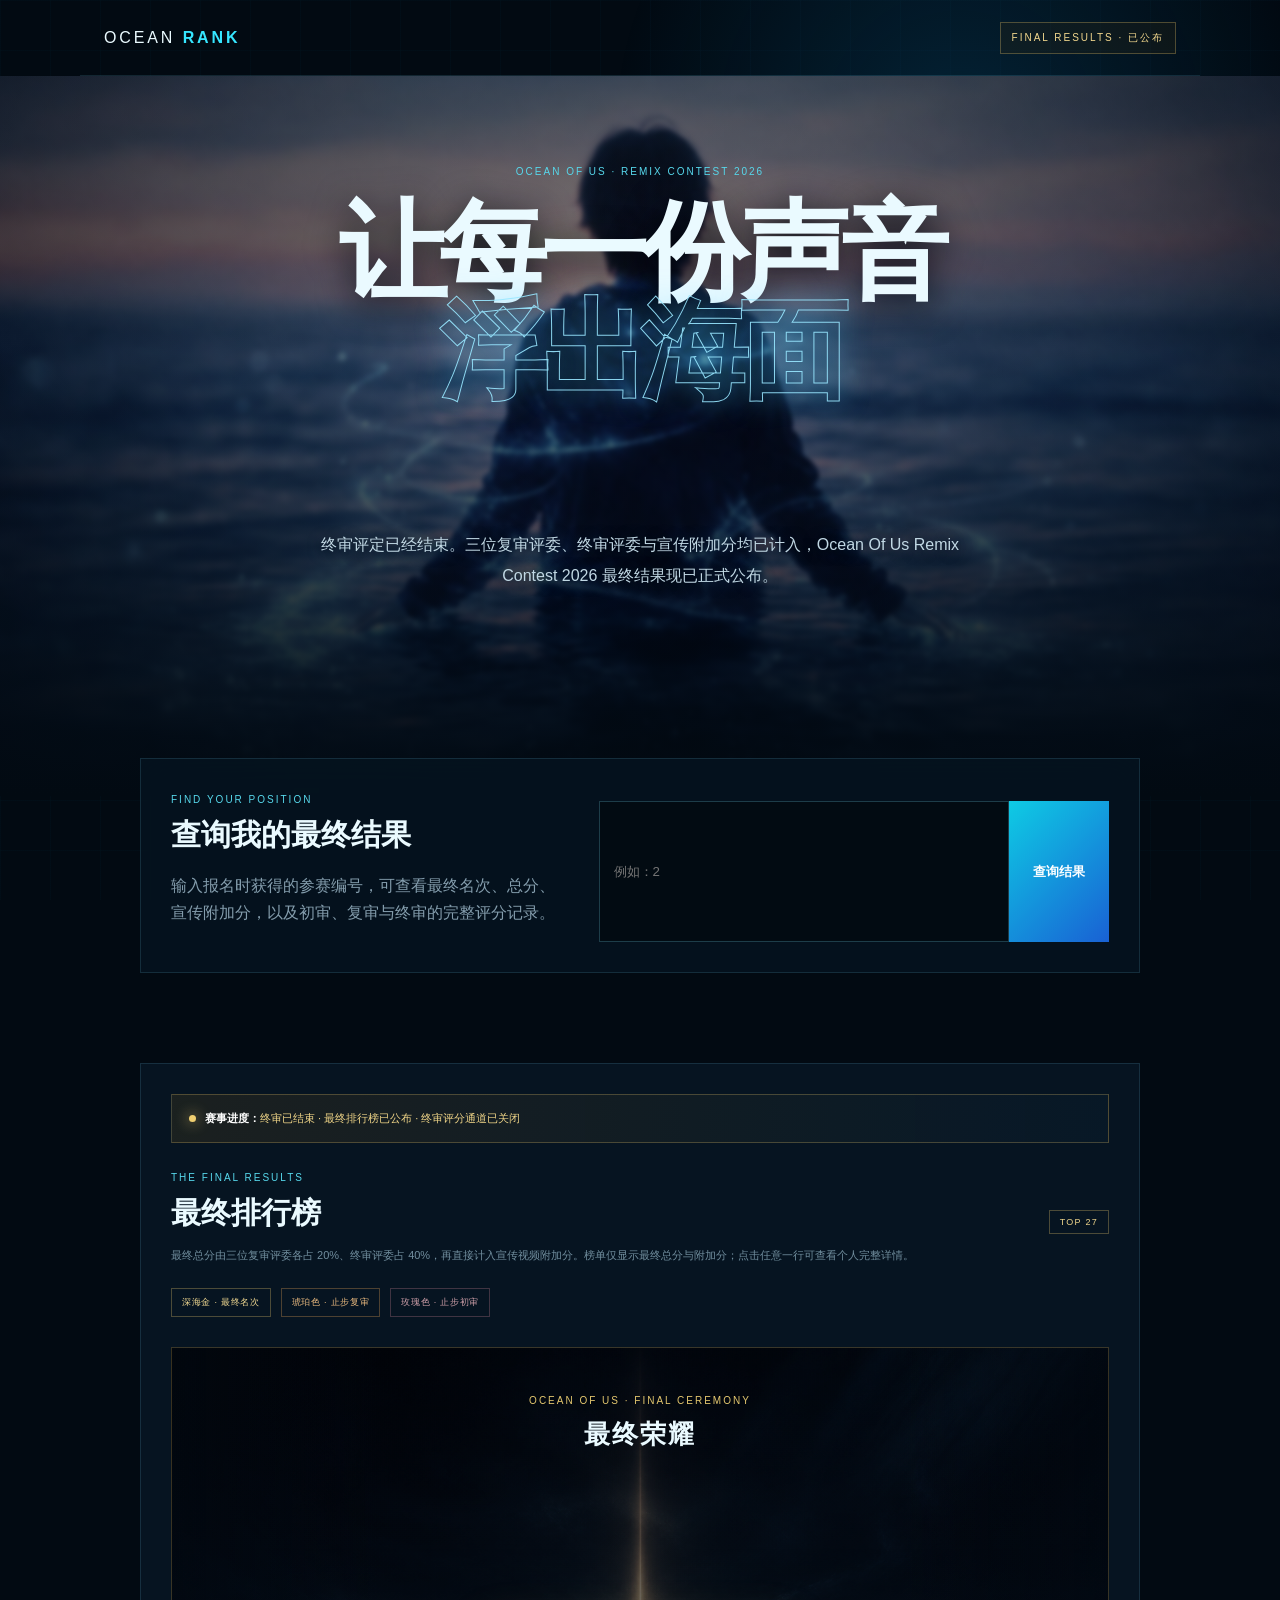
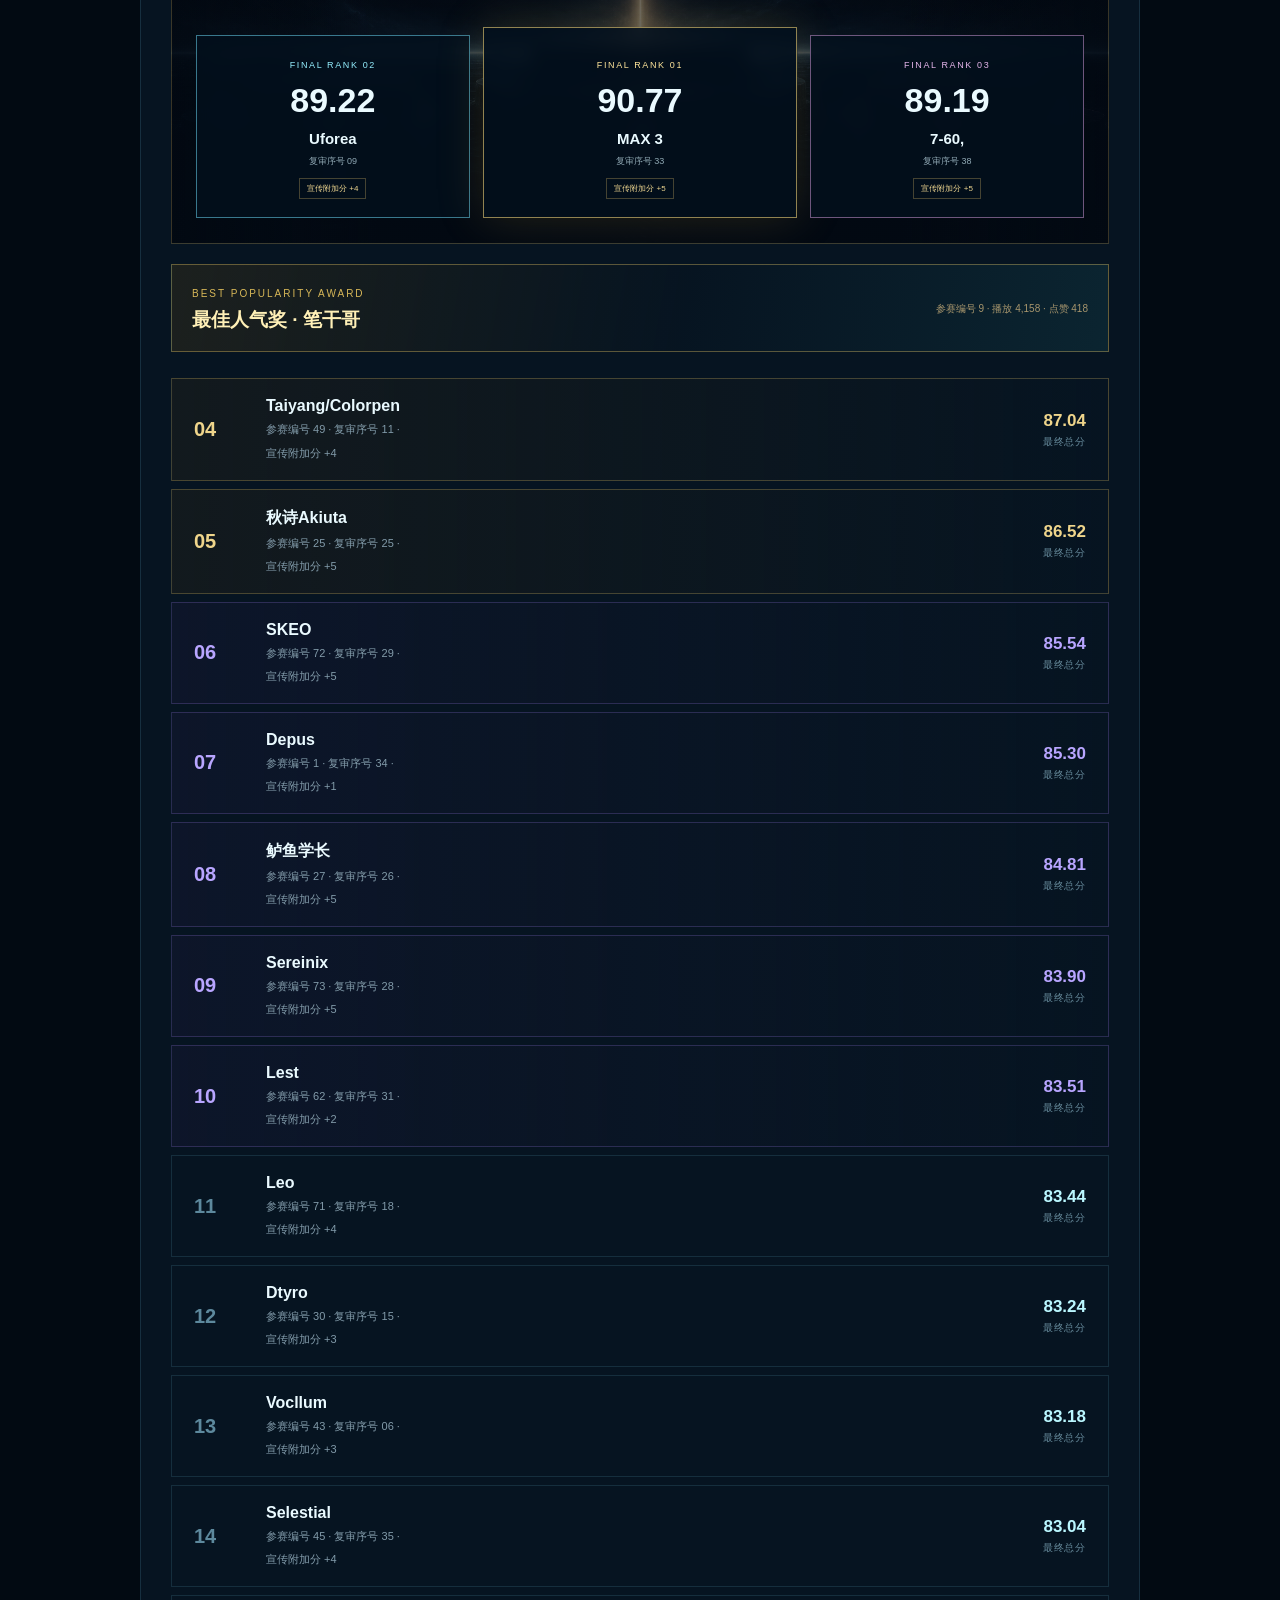
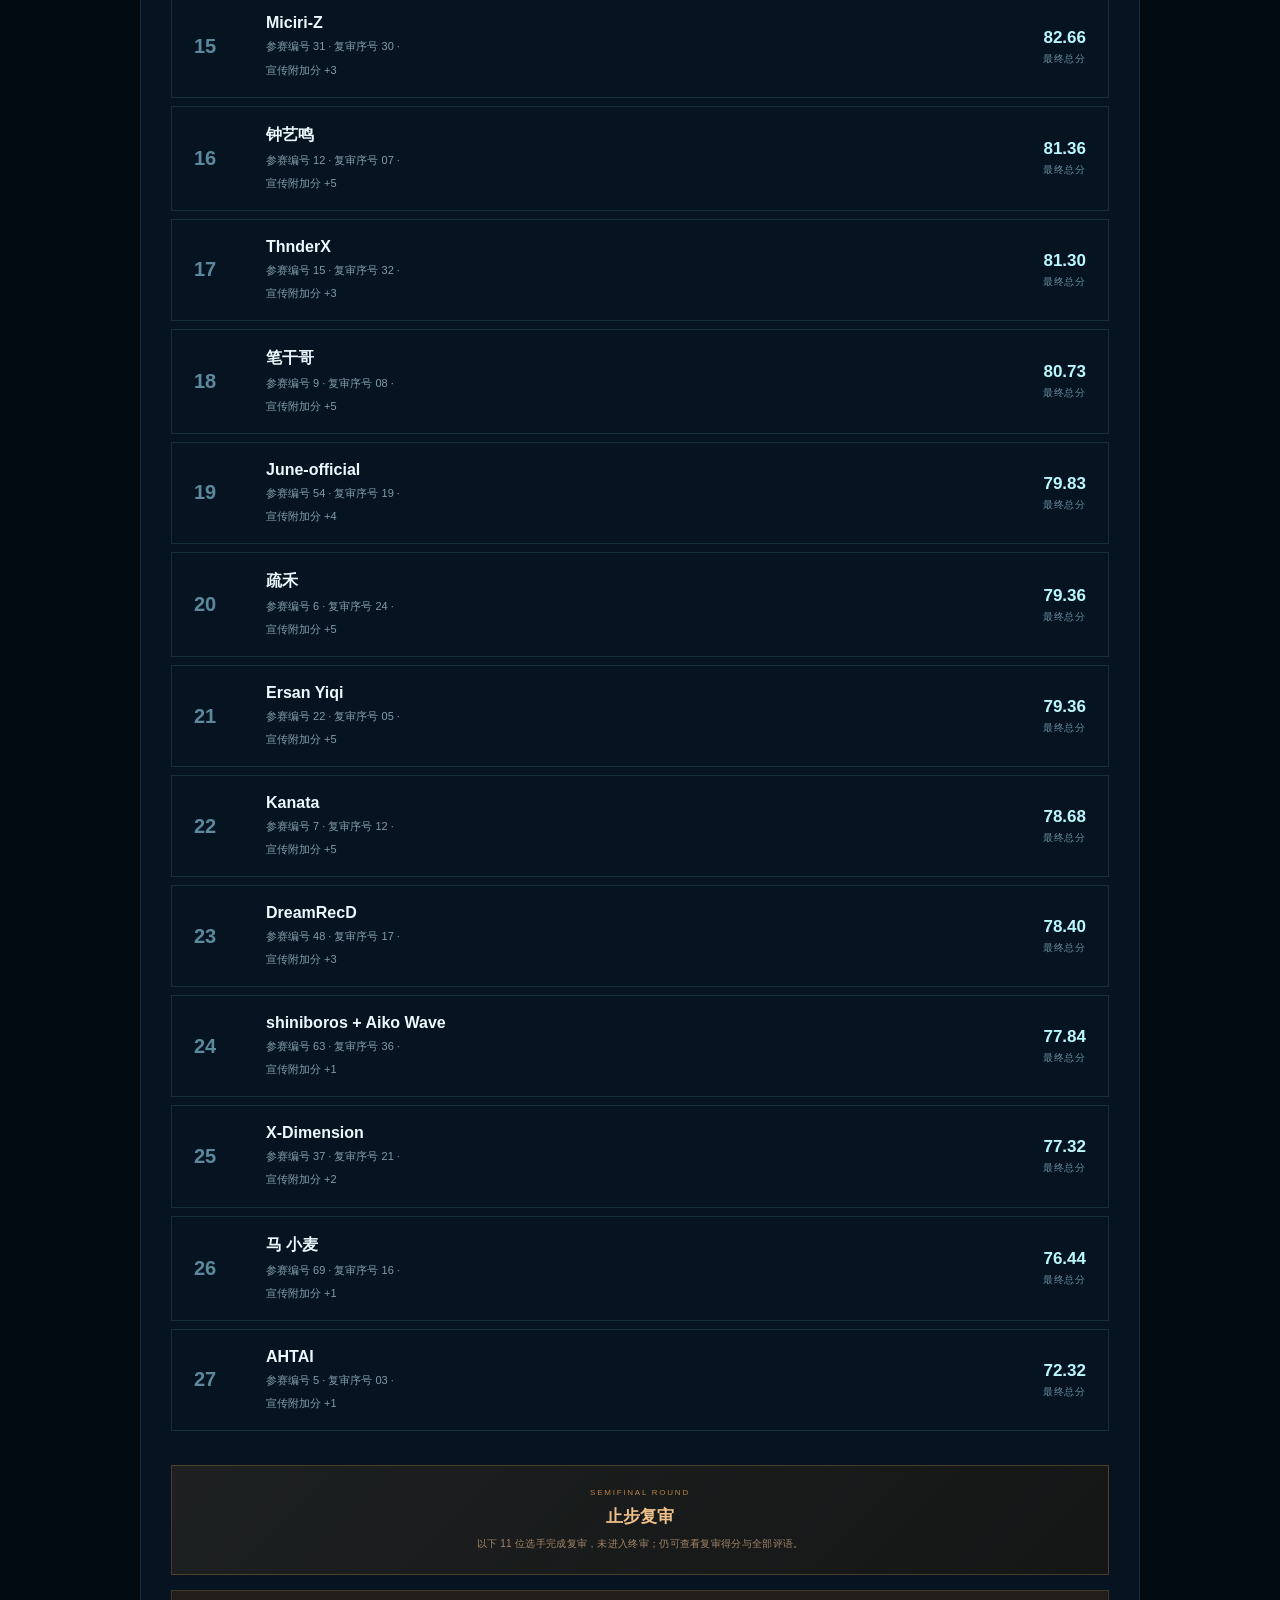
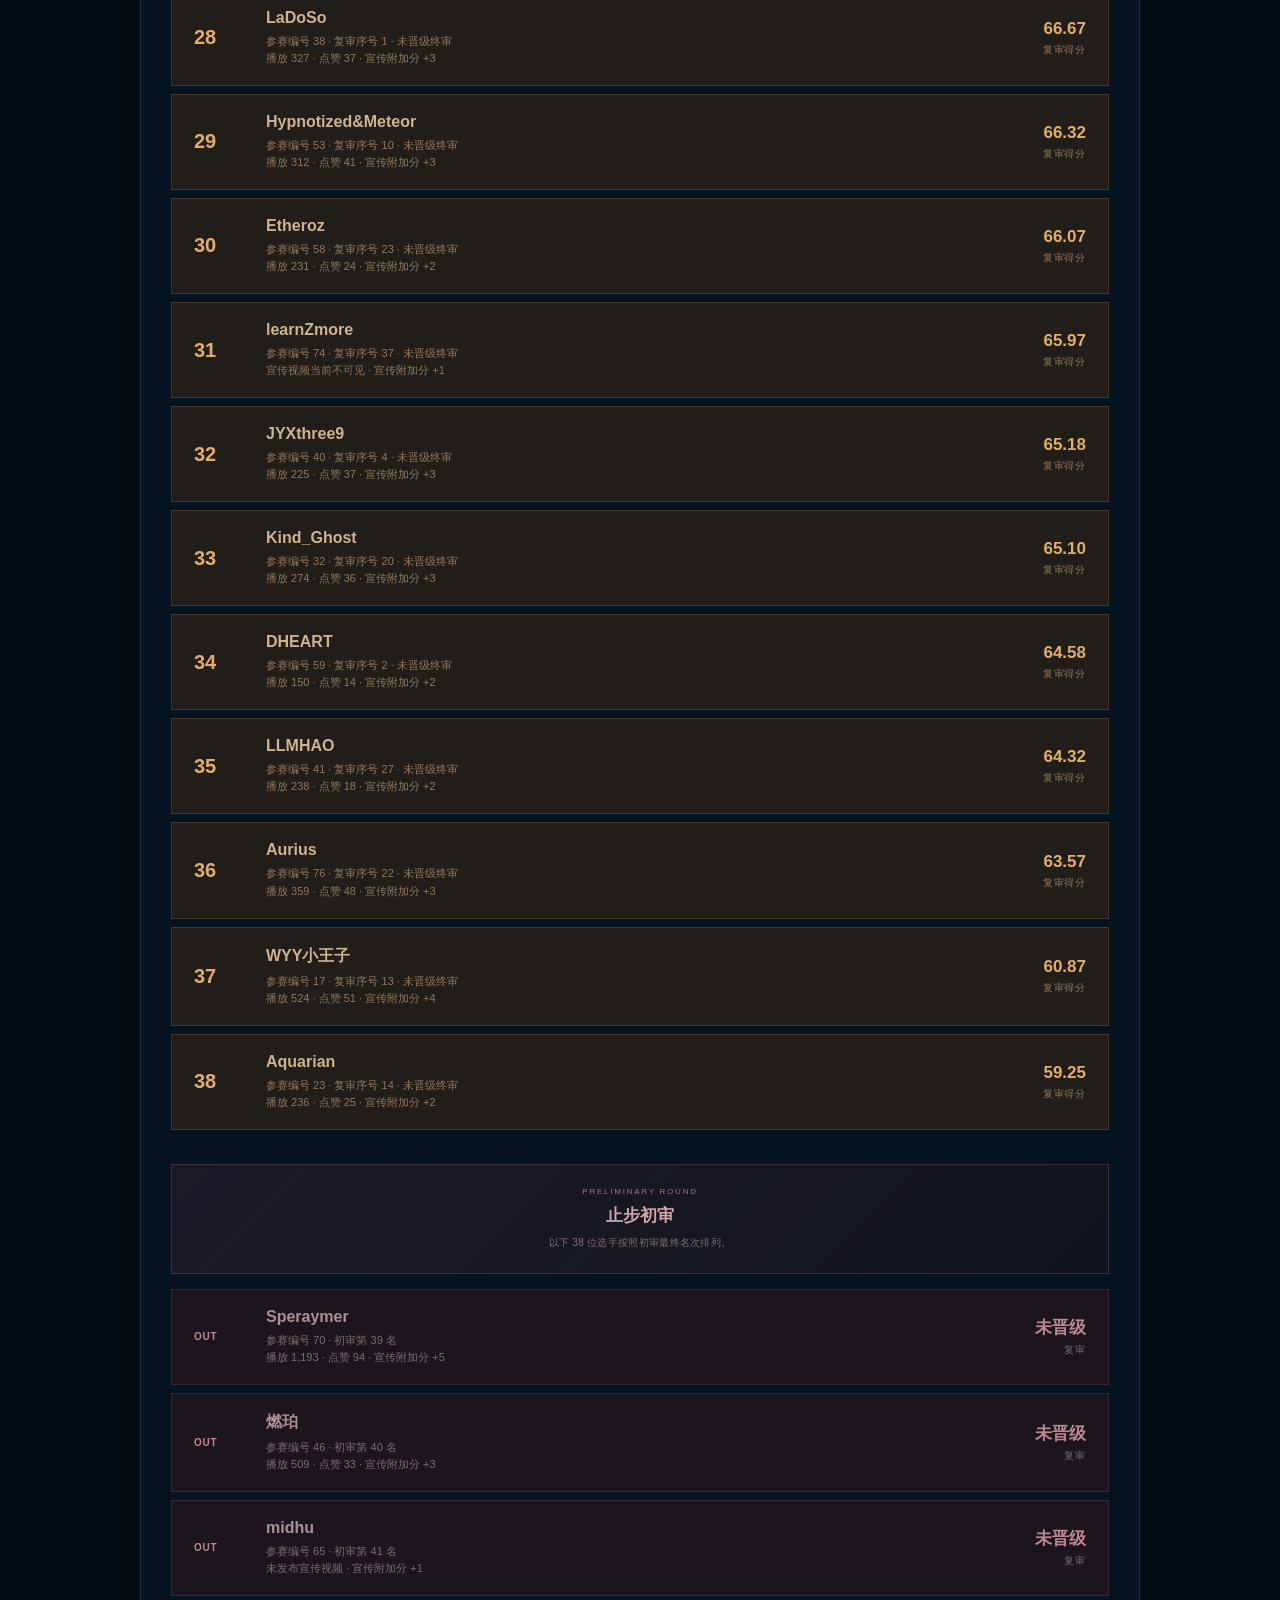
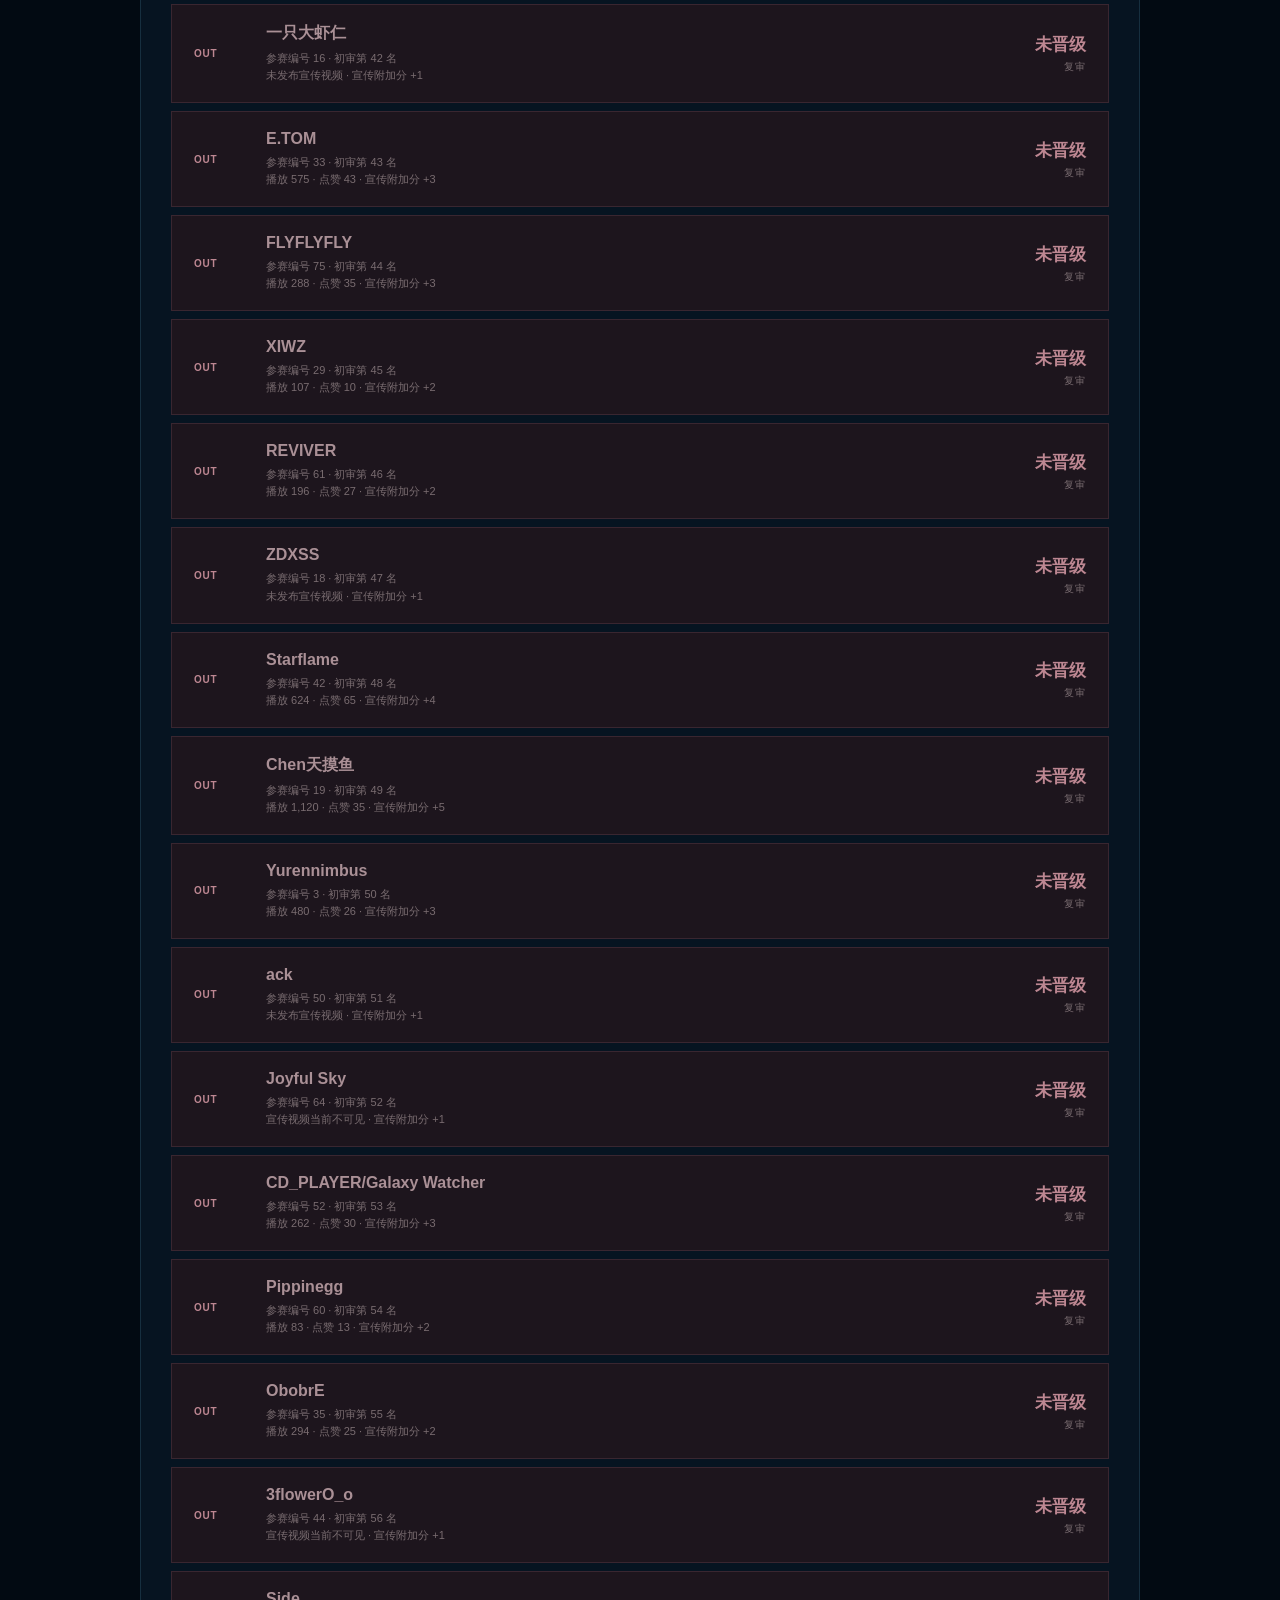
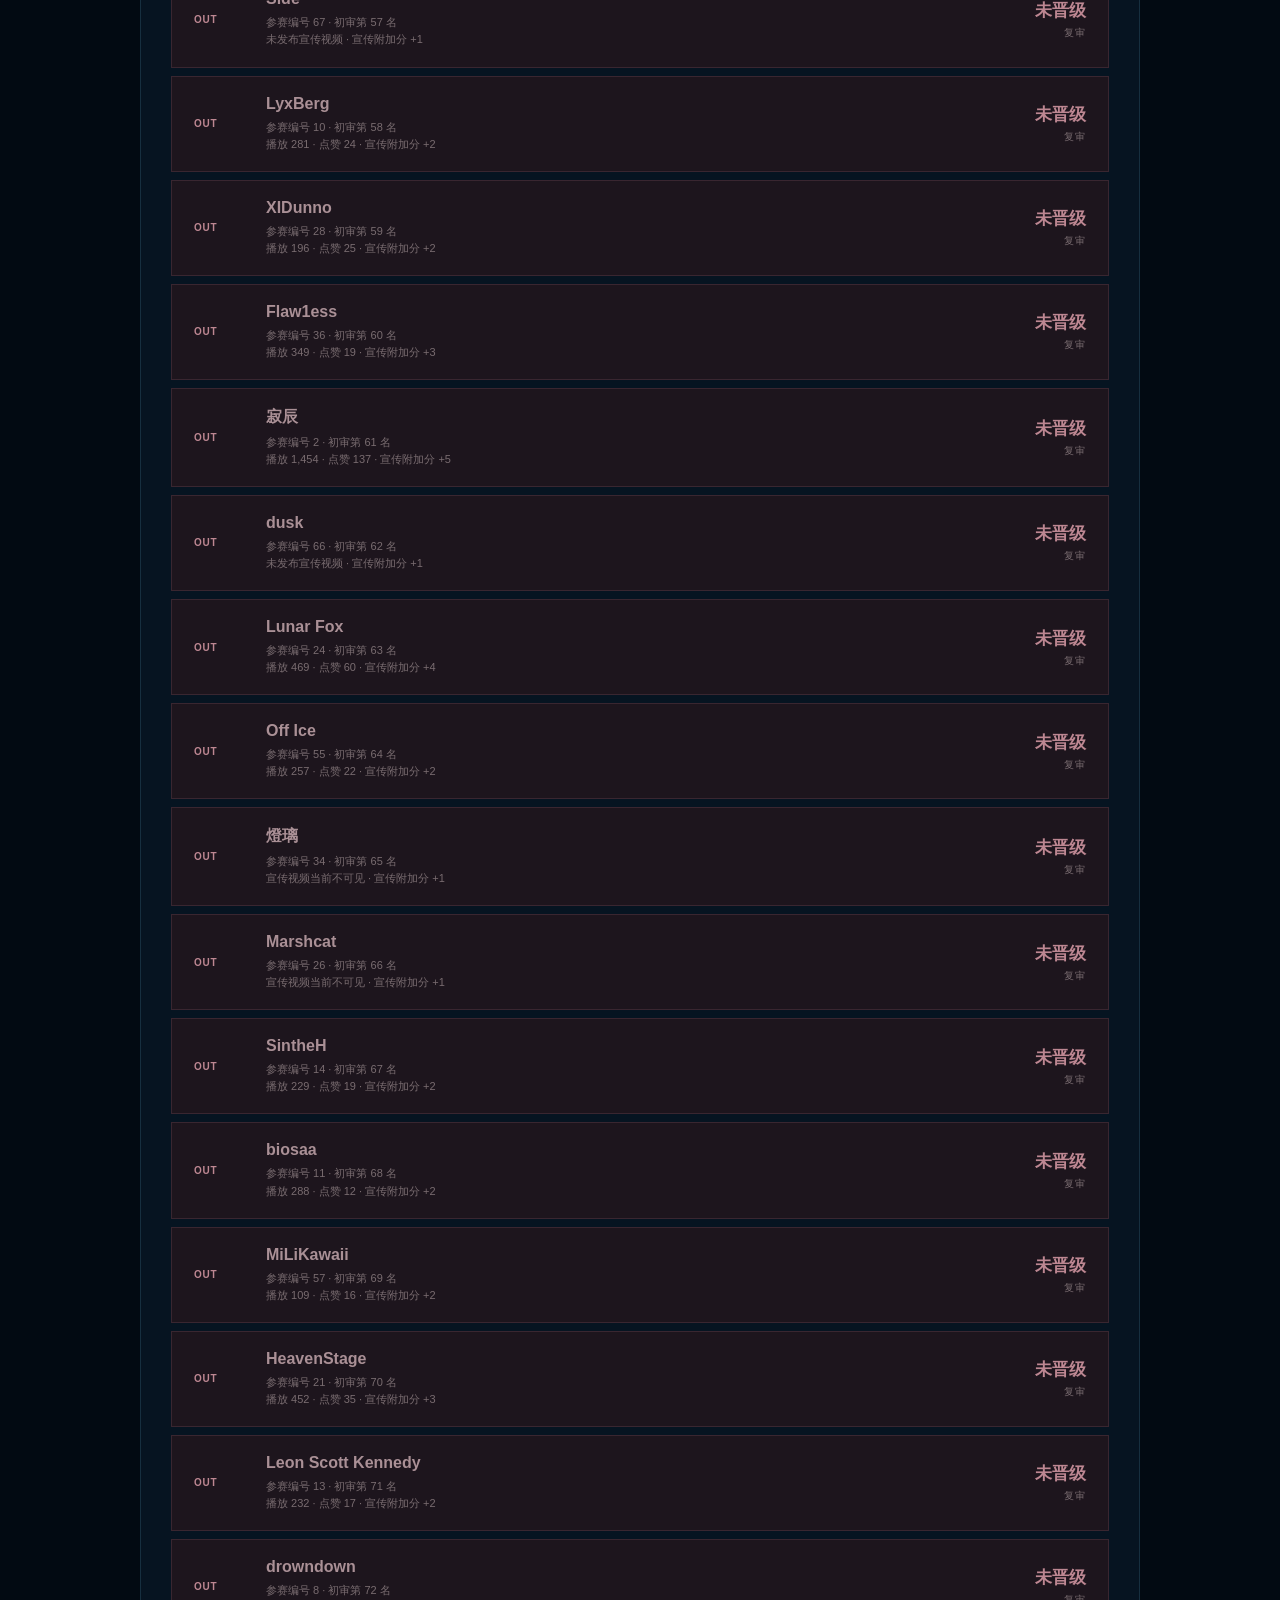
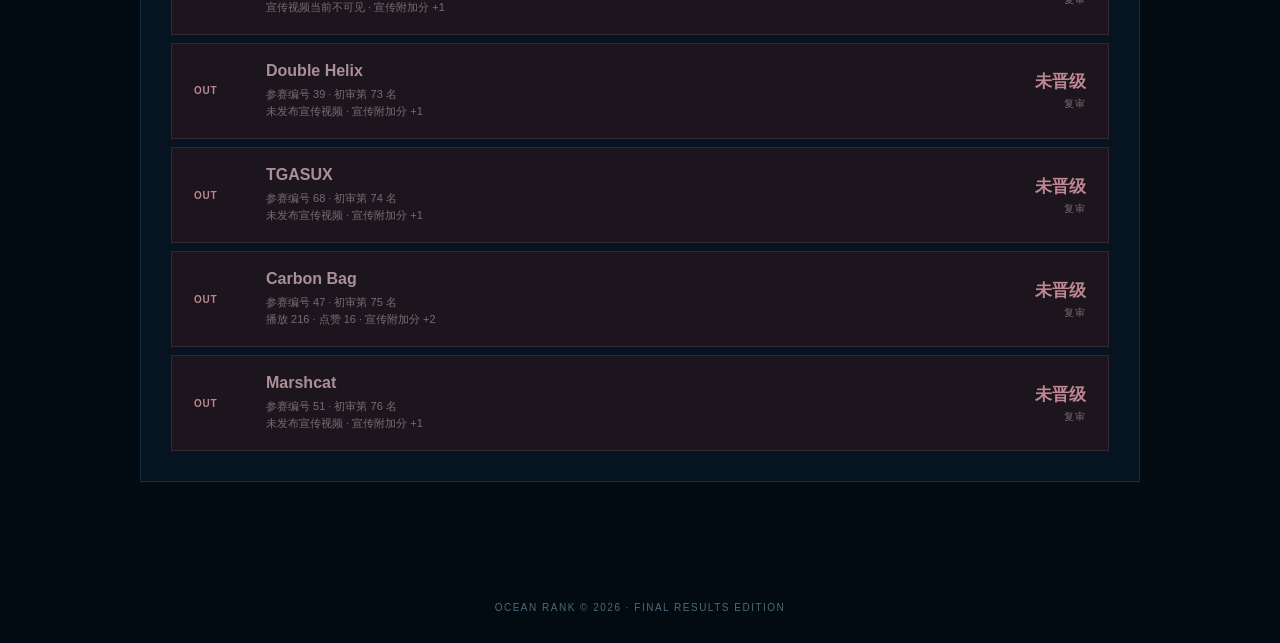
==== commit 5db9c6ce: "Publish final contest results" ====
--- a/index.html
+++ b/index.html
@@ -4,90 +4,122 @@
   <meta charset="utf-8">
   <meta name="viewport" content="width=device-width,initial-scale=1">
   <meta name="theme-color" content="#020a12">
-  <title>Ocean Rank｜终审晋级名单</title>
+  <meta name="description" content="Ocean Of Us Remix Contest 2026 最终排行榜">
+  <title>Ocean Rank｜最终排行榜</title>
   <style>
     *{box-sizing:border-box}
     html{scroll-behavior:smooth}
     body{margin:0;background:#020a12;color:#eafaff;font-family:Arial,"Microsoft YaHei",sans-serif}
-    body:before{content:"";position:fixed;inset:0;pointer-events:none;background:radial-gradient(circle at 75% 15%,#07527a55,transparent 30%),linear-gradient(#06314a18 1px,transparent 1px),linear-gradient(90deg,#06314a18 1px,transparent 1px);background-size:auto,50px 50px,50px 50px}
-    nav{height:76px;max-width:1100px;margin:auto;padding:0 24px;display:flex;align-items:center;justify-content:space-between;border-bottom:1px solid #7fdfff22;position:relative;z-index:4}
-    .brand{letter-spacing:.18em}.brand b{color:#36e6ff}.badge,small{font-size:10px;letter-spacing:.2em;color:#57d8ec}.nav-actions{display:flex;align-items:center;gap:13px}.console-link{padding:9px 12px;border:1px solid #36e6ff55;color:#9af2ff;text-decoration:none;font-size:9px;letter-spacing:.08em;background:#06223199}.console-link:hover{border-color:#36e6ffaa;background:#093247}
-    .hero{text-align:center;padding:110px 20px 80px}.hero h1{font-size:clamp(54px,10vw,108px);letter-spacing:-.07em;line-height:.92;margin:25px 0}.hero h1 span{color:transparent;-webkit-text-stroke:1px #45daf0}.hero p{max-width:610px;margin:auto;color:#c1d8e4;line-height:1.9}
-    .query,.ranking{max-width:980px;margin:0 auto 90px;padding:30px;border:1px solid #7fdfff22;background:#071724dd}
+    body:before{content:"";position:fixed;inset:0;pointer-events:none;background:radial-gradient(circle at 75% 14%,#07527a55,transparent 28%),linear-gradient(#06314a18 1px,transparent 1px),linear-gradient(90deg,#06314a18 1px,transparent 1px);background-size:auto,50px 50px,50px 50px}
+    nav{height:76px;max-width:1120px;margin:auto;padding:0 24px;display:flex;align-items:center;justify-content:space-between;border-bottom:1px solid #7fdfff22;position:relative;z-index:4}
+    .brand{letter-spacing:.18em}.brand b{color:#36e6ff}.badge,small{font-size:10px;letter-spacing:.2em;color:#57d8ec}.badge{padding:8px 11px;border:1px solid #d9bb6852;color:#f3d88e;background:#392b1038}
+    .hero{text-align:center;padding:108px 20px 78px;position:relative}.hero h1{font-size:clamp(54px,10vw,108px);letter-spacing:-.07em;line-height:.92;margin:25px 0}.hero h1 span{color:transparent;-webkit-text-stroke:1px #45daf0}.hero p{max-width:640px;margin:auto;color:#c1d8e4;line-height:1.9}
+    .query,.ranking{position:relative;max-width:1000px;margin:0 auto 90px;padding:30px;border:1px solid #7fdfff22;background:#071724e8}
     .query{display:grid;grid-template-columns:1fr 1.3fr;gap:35px}.query h2,.ranking h2{font-size:30px;margin:8px 0 12px}.query p{color:#849dad;line-height:1.7}
     .search{display:flex;margin-top:12px}.search input{flex:1;min-width:0;background:#020b12;border:1px solid #6ac7df44;color:white;padding:14px}.search button{border:0;background:linear-gradient(135deg,#0ecbe4,#1961d4);color:white;padding:0 24px;font-weight:bold;cursor:pointer}
-    .result{grid-column:1/-1;padding:18px;border:1px solid #36e6ff33;display:none}.result a{display:block;color:inherit;text-decoration:none}.result strong{font-size:30px;color:#36e6ff;margin-right:18px}
-    .progress-note{display:flex;align-items:center;gap:9px;margin-bottom:24px;padding:14px 17px;border:1px solid #36e6ff3d;background:linear-gradient(90deg,#1170912e,#0a26383d);color:#85e9f7;font-size:11px;line-height:1.7}.progress-note b{color:#fff}.pulse{width:7px;height:7px;flex:0 0 auto;border-radius:50%;background:#36e6ff;box-shadow:0 0 14px #36e6ff}.promo-chip{display:inline-block;margin-top:7px;padding:4px 7px;border:1px solid #d7ba6750;color:#d9c689;font-size:8px;font-style:normal;letter-spacing:.03em}
-    .ranking-title{display:flex;align-items:end;justify-content:space-between;gap:20px}.ranking-title>span{margin-bottom:12px;padding:6px 10px;border:1px solid #36e6ff4d;color:#74deef;font-size:9px;letter-spacing:.14em}.ranking-help{margin:0;color:#718e9e;font-size:11px;line-height:1.8}
-    .legend{display:flex;gap:10px;flex-wrap:wrap;margin:22px 0 5px}.legend span{padding:7px 10px;border:1px solid;font-size:9px;letter-spacing:.08em}.legend .advance{border-color:#36e6ff55;color:#86efff}.legend .semi-out{border-color:#dc9d5155;color:#edbc80}.legend .prelim-out{border-color:#b4778455;color:#d0a0aa}
-    .podium{display:grid;grid-template-columns:repeat(3,1fr);gap:12px;margin:30px 0}.card,.row{border:1px solid #7fdfff20;background:#061421;text-decoration:none;color:inherit;transition:.2s ease}.card:hover,.row:hover{transform:translateY(-1px)}.card{padding:22px;text-align:center}.card strong{display:block;font-size:45px;color:#36e6ff}.card h3{font-size:14px}.card span{font-size:11px;color:#829baa;line-height:1.7}
-    .row{display:grid;grid-template-columns:55px minmax(0,1fr) auto;gap:14px;align-items:center;margin-top:8px;padding:18px 22px}.rank-number{font-size:20px;font-weight:700;color:#5d899d}.identity{min-width:0}.identity b{display:block;overflow-wrap:anywhere}.identity span{display:block;margin-top:6px;color:#829baa;font-size:11px}.row-score{text-align:right}.row-score b{display:block;color:#baf7ff;font-size:17px}.row-score small{display:block;margin-top:4px;color:#668a9b;letter-spacing:.08em}
-    .finalist-row:hover,.card:hover{border-color:#36e6ff80;background:#092033}.stage-divider{margin:34px 0 15px;padding:22px 20px;border:1px solid;text-align:center}.stage-divider span,.stage-divider b,.stage-divider small{display:block}.stage-divider span{font-size:8px;letter-spacing:.22em}.stage-divider b{margin:8px 0;font-size:17px}.stage-divider small{letter-spacing:.03em;line-height:1.6}.semi-divider{border-color:#dc9d5144;background:linear-gradient(135deg,#6f491f38,#1b1712b3)}.semi-divider span{color:#b98245}.semi-divider b{color:#f0c18b}.semi-divider small{color:#a28667}.prelim-divider{border-color:#b4778440;background:linear-gradient(135deg,#5c2b3742,#14141cb3)}.prelim-divider span{color:#a4747e}.prelim-divider b{color:#d2a6af}.prelim-divider small{color:#816d72}
-    .semifinal-out-row{border-color:#dc9d5133;background:#2b2116b8;color:#cfb291}.semifinal-out-row:hover{border-color:#e6aa6066;background:#382818}.semifinal-out-row .rank-number,.semifinal-out-row .row-score b{color:#e2ad6c}.semifinal-out-row .identity span,.semifinal-out-row .row-score small{color:#91785e}
-    .prelim-out-row{border-color:#b477842e;background:#26161db8;color:#aa9096}.prelim-out-row:hover{border-color:#cd8b9961;background:#381d27}.prelim-out-row .rank-number,.prelim-out-row .row-score b{color:#bd8792}.prelim-out-row .identity span,.prelim-out-row .row-score small{color:#796c70}.out-mark{font-size:10px;letter-spacing:.08em}
+    .result{grid-column:1/-1;padding:18px;border:1px solid #36e6ff33;display:none;line-height:1.75}.result a{display:block;color:inherit;text-decoration:none}.result strong{font-size:30px;color:#36e6ff;margin-right:18px}
+    .progress-note{display:flex;align-items:center;gap:9px;margin-bottom:24px;padding:14px 17px;border:1px solid #d9bb6847;background:linear-gradient(90deg,#7e5b1b2c,#0a26383d);color:#f0d588;font-size:11px;line-height:1.7}.progress-note b{color:#fff}.pulse{width:7px;height:7px;flex:0 0 auto;border-radius:50%;background:#f0cf70;box-shadow:0 0 14px #f0cf70}
+    .ranking-title{display:flex;align-items:end;justify-content:space-between;gap:20px}.ranking-title>span{margin-bottom:12px;padding:6px 10px;border:1px solid #d9bb6855;color:#efd58b;font-size:9px;letter-spacing:.14em}.ranking-help{margin:0;color:#718e9e;font-size:11px;line-height:1.8}
+    .legend{display:flex;gap:10px;flex-wrap:wrap;margin:22px 0 5px}.legend span{padding:7px 10px;border:1px solid;font-size:9px;letter-spacing:.08em}.legend .final{border-color:#d9bb6855;color:#f0d891}.legend .semi-out{border-color:#dc9d5155;color:#edbc80}.legend .prelim-out{border-color:#b4778455;color:#d0a0aa}
+    .podium-stage{position:relative;margin:30px 0 20px;padding:42px 24px 25px;min-height:470px;border:1px solid #d9bb6840;background:linear-gradient(180deg,#02081238,#020812e8),url("final-podium-bg-v1.png") center/cover no-repeat;overflow:hidden}
+    .podium-stage:before{content:"";position:absolute;inset:0;background:linear-gradient(90deg,#02091299,transparent 22%,transparent 78%,#02091299),linear-gradient(180deg,#02091235,transparent 55%,#020912e8);pointer-events:none}
+    .ceremony{position:relative;text-align:center}.ceremony small{color:#e5c86f}.ceremony h3{margin:9px 0 0;font-size:26px;letter-spacing:.08em}
+    .podium{position:relative;display:grid;grid-template-columns:1fr 1.15fr 1fr;gap:13px;align-items:end;margin-top:175px}.winner-card{min-width:0;padding:22px 12px 18px;text-align:center;border:1px solid;text-decoration:none;color:inherit;background:#03101dd9;backdrop-filter:blur(8px);transition:.2s ease}.winner-card:hover{transform:translateY(-3px)}
+    .winner-card.place-1{order:2;padding-top:30px;border-color:#f0d27599;box-shadow:0 0 45px #d8a83e2b}.winner-card.place-2{order:1;border-color:#70e4ff80}.winner-card.place-3{order:3;border-color:#d9a0e080}.winner-rank{font-size:9px;letter-spacing:.18em}.place-1 .winner-rank{color:#ffe59b}.place-2 .winner-rank{color:#95efff}.place-3 .winner-rank{color:#e4b5ea}.winner-card strong{display:block;margin:8px 0 3px;font-size:34px}.winner-card h3{margin:10px 0 7px;font-size:15px;overflow-wrap:anywhere}.winner-card span{display:block;color:#91aab5;font-size:9px;line-height:1.7}.winner-card i{display:inline-block;margin-top:9px;padding:4px 7px;border:1px solid #d7ba6750;color:#f0d891;font-size:8px;font-style:normal}
+    .popularity-award{position:relative;margin:0 0 26px;padding:18px 20px;border:1px solid #e3c5655f;background:linear-gradient(100deg,#58411445,#061421e8 55%,#0b2632e8);display:flex;align-items:center;justify-content:space-between;gap:18px}.popularity-award small{color:#d7b758}.popularity-award b{display:block;margin-top:6px;color:#fff0b7;font-size:19px}.popularity-award p{margin:0;color:#a8966d;font-size:10px;line-height:1.7;text-align:right}
+    .row{display:grid;grid-template-columns:58px minmax(0,1fr) auto;gap:14px;align-items:center;margin-top:8px;padding:18px 22px;border:1px solid #7fdfff20;background:#061421;text-decoration:none;color:inherit;transition:.2s ease}.row:hover{transform:translateY(-1px)}.rank-number{font-size:20px;font-weight:700;color:#5d899d}.identity{min-width:0}.identity b{display:block;overflow-wrap:anywhere}.identity span{display:block;margin-top:6px;color:#829baa;font-size:11px;line-height:1.55}.row-score{text-align:right}.row-score b{display:block;color:#baf7ff;font-size:17px}.row-score small{display:block;margin-top:4px;color:#668a9b;letter-spacing:.08em}.bonus{color:#efd48a}
+    .tier-excellence{border-color:#d7ba6747;background:linear-gradient(90deg,#392a123f,#061421)}.tier-excellence .rank-number,.tier-excellence .row-score b{color:#efd58b}.tier-honour{border-color:#8c72d642;background:linear-gradient(90deg,#241b4538,#061421)}.tier-honour .rank-number,.tier-honour .row-score b{color:#b8a5ff}.tier-finalist:hover{border-color:#36e6ff80;background:#092033}
+    .stage-divider{margin:34px 0 15px;padding:22px 20px;border:1px solid;text-align:center}.stage-divider span,.stage-divider b,.stage-divider small{display:block}.stage-divider span{font-size:8px;letter-spacing:.22em}.stage-divider b{margin:8px 0;font-size:17px}.stage-divider small{letter-spacing:.03em;line-height:1.6}.semi-divider{border-color:#dc9d5144;background:linear-gradient(135deg,#6f491f38,#1b1712b3)}.semi-divider span{color:#b98245}.semi-divider b{color:#f0c18b}.semi-divider small{color:#a28667}.prelim-divider{border-color:#b4778440;background:linear-gradient(135deg,#5c2b3742,#14141cb3)}.prelim-divider span{color:#a4747e}.prelim-divider b{color:#d2a6af}.prelim-divider small{color:#816d72}
+    .semifinal-out-row{border-color:#dc9d5133;background:#2b2116b8;color:#cfb291}.semifinal-out-row:hover{border-color:#e6aa6066;background:#382818}.semifinal-out-row .rank-number,.semifinal-out-row .row-score b{color:#e2ad6c}.semifinal-out-row .identity span,.semifinal-out-row .row-score small{color:#91785e}.prelim-out-row{border-color:#b477842e;background:#26161db8;color:#aa9096}.prelim-out-row:hover{border-color:#cd8b9961;background:#381d27}.prelim-out-row .rank-number,.prelim-out-row .row-score b{color:#bd8792}.prelim-out-row .identity span,.prelim-out-row .row-score small{color:#796c70}.out-mark{font-size:10px;letter-spacing:.08em}
     .result.is-semifinal-out{border-color:#dc9d5155;background:#61421f38;color:#d8b183}.result.is-semifinal-out strong{color:#e5ad67}.result.is-prelim-out{border-color:#be7e8b59;background:#3a1c266b;color:#bd9ca3}.result.is-prelim-out strong{color:#c28692}
     footer{text-align:center;color:#4c6b7a;padding:30px;font-size:10px;letter-spacing:.15em}
-    @media(max-width:650px){nav{height:62px;padding:0 16px}.brand{font-size:12px}.badge{display:none}.console-link{padding:8px 9px;font-size:8px}.hero{padding:72px 18px 54px}.hero small{font-size:8px;line-height:1.8}.hero h1{font-size:42px;line-height:1.03;letter-spacing:-.045em;margin:20px 0}.hero h1 span{display:inline-block;margin-top:5px;color:#5ee9ff;-webkit-text-stroke:0;text-shadow:0 0 22px #08bfe755}.hero p{font-size:13px;max-width:310px}.query{grid-template-columns:1fr;margin:0 15px 70px;padding:24px 20px;gap:18px}.query h2,.ranking h2{font-size:25px}.query p{font-size:12px}.search{display:grid}.search input,.search button{width:100%;min-height:46px}.search button{margin-top:9px}.result{grid-column:auto;font-size:12px;line-height:1.8}.result strong{display:block;font-size:27px;margin:0 0 6px}.ranking{margin:0 15px 60px;padding:24px 14px}.progress-note{align-items:flex-start;padding:12px;font-size:9px}.pulse{margin-top:4px}.ranking-title{align-items:flex-start}.ranking-title>span{margin-top:4px;margin-bottom:0;white-space:nowrap}.ranking-help{font-size:9px}.legend{gap:6px}.legend span{font-size:8px;padding:6px 7px}.podium{grid-template-columns:repeat(3,minmax(0,1fr));gap:7px;margin:24px 0 18px}.card{padding:16px 5px;min-width:0}.card small{font-size:7px}.card strong{font-size:31px;margin:6px 0}.card h3{font-size:10px;line-height:1.35;min-height:28px;margin:8px 0 5px;overflow-wrap:anywhere}.card span{display:block;font-size:8px}.promo-chip{font-size:7px;padding:3px 5px}.row{grid-template-columns:38px minmax(0,1fr) auto;gap:8px;padding:15px 12px}.rank-number{font-size:15px}.identity b{font-size:12px}.identity span{font-size:9px;line-height:1.45}.row-score b{font-size:13px}.row-score small{font-size:7px}.stage-divider{margin-top:28px;padding:18px 12px}.stage-divider b{font-size:15px}.out-mark{font-size:8px}footer{font-size:8px;padding:25px 12px}}
+    @media(max-width:650px){
+      nav{height:62px;padding:0 16px}.brand{font-size:12px}.badge{font-size:7px;padding:6px 7px}.hero{padding:72px 18px 54px}.hero small{font-size:8px;line-height:1.8}.hero h1{font-size:42px;line-height:1.03;letter-spacing:-.045em;margin:20px 0}.hero h1 span{display:inline-block;margin-top:5px;color:#5ee9ff;-webkit-text-stroke:0;text-shadow:0 0 22px #08bfe755}.hero p{font-size:13px;max-width:315px}
+      .query{grid-template-columns:1fr;margin:0 15px 70px;padding:24px 20px;gap:18px}.query h2,.ranking h2{font-size:25px}.query p{font-size:12px}.search{display:grid}.search input,.search button{width:100%;min-height:46px}.search button{margin-top:9px}.result{grid-column:auto;font-size:12px}.result strong{display:block;font-size:27px;margin:0 0 6px}
+      .ranking{margin:0 15px 60px;padding:24px 14px}.progress-note{align-items:flex-start;padding:12px;font-size:9px}.pulse{margin-top:4px}.ranking-title{align-items:flex-start}.ranking-title>span{margin-top:4px;margin-bottom:0;white-space:nowrap}.ranking-help{font-size:9px}.legend{gap:6px}.legend span{font-size:8px;padding:6px 7px}
+      .podium-stage{min-height:0;padding:27px 10px 15px;background-position:center}.ceremony h3{font-size:20px}.podium{grid-template-columns:repeat(3,minmax(0,1fr));gap:6px;margin-top:120px}.winner-card,.winner-card.place-1{padding:15px 5px}.winner-rank{font-size:6px}.winner-card strong{font-size:24px}.winner-card h3{font-size:9px;line-height:1.35;min-height:25px}.winner-card span{font-size:7px}.winner-card i{font-size:6px;padding:3px 4px}
+      .popularity-award{display:block;padding:16px}.popularity-award b{font-size:16px}.popularity-award p{margin-top:9px;text-align:left;font-size:8px}
+      .row{grid-template-columns:38px minmax(0,1fr) auto;gap:8px;padding:15px 12px}.rank-number{font-size:15px}.identity b{font-size:12px}.identity span{font-size:9px;line-height:1.45}.row-score b{font-size:13px}.row-score small{font-size:7px}.stage-divider{margin-top:28px;padding:18px 12px}.stage-divider b{font-size:15px}.out-mark{font-size:8px}footer{font-size:8px;padding:25px 12px}
+    }
   </style>
   <link rel="stylesheet" href="theme-v5.css?v=5">
 </head>
 <body>
-  <nav><div class="brand">OCEAN <b>RANK</b></div><div class="nav-actions"><div class="badge">FINALISTS REVEALED</div><a class="console-link" href="final-score.html">终审评分台 →</a></div></nav>
+  <nav>
+    <div class="brand">OCEAN <b>RANK</b></div>
+    <div class="badge">FINAL RESULTS · 已公布</div>
+  </nav>
   <section class="hero">
     <small>OCEAN OF US · REMIX CONTEST 2026</small>
     <h1>让每一份声音<br><span>浮出海面</span></h1>
-    <p>复审评定已经结束。三位复审评委的成绩均已计入，排名前 27 位的作品正式晋级终审。</p>
+    <p>终审评定已经结束。三位复审评委、终审评委与宣传附加分均已计入，Ocean Of Us Remix Contest 2026 最终结果现已正式公布。</p>
   </section>
   <section class="query">
-    <div><small>FIND YOUR POSITION</small><h2>查询我的排名</h2><p>输入报名时获得的参赛编号，可查看晋级状态、复审成绩、宣传视频数据、附加分与六位评委的文字评价。</p></div>
-    <form class="search" id="searchForm"><input id="participantId" inputmode="numeric" autocomplete="off" placeholder="例如：12"><button type="submit">查询排名</button></form>
+    <div><small>FIND YOUR POSITION</small><h2>查询我的最终结果</h2><p>输入报名时获得的参赛编号，可查看最终名次、总分、宣传附加分，以及初审、复审与终审的完整评分记录。</p></div>
+    <form class="search" id="searchForm"><input id="participantId" inputmode="numeric" autocomplete="off" placeholder="例如：2" aria-label="参赛编号"><button type="submit">查询结果</button></form>
     <div class="result" id="result" aria-live="polite"></div>
   </section>
   <section class="ranking">
-    <div class="progress-note"><span class="pulse"></span><div><b>当前进度：</b>三位复审评委评分已全部汇总 · 前 27 名晋级终审 · 宣传视频数据与附加分已统计</div></div>
-    <div class="ranking-title"><div><small>THE FINALISTS</small><h2>终审晋级名单</h2></div><span>27 ADVANCE</span></div>
-    <p class="ranking-help">本页按照三位复审评委的平均成绩排序；宣传附加分只在终审最终总分中计入，不改变复审名次。点击任意一行可查看详细数据与评语。</p>
-    <div class="legend"><span class="advance">青色 · 晋级终审</span><span class="semi-out">琥珀色 · 止步复审</span><span class="prelim-out">玫瑰色 · 止步初审</span></div>
-    <div class="podium" id="podium"></div>
+    <div class="progress-note"><span class="pulse"></span><div><b>赛事进度：</b>终审已结束 · 最终排行榜已公布 · 终审评分通道已关闭</div></div>
+    <div class="ranking-title"><div><small>THE FINAL RESULTS</small><h2>最终排行榜</h2></div><span>TOP 27</span></div>
+    <p class="ranking-help">最终总分由三位复审评委各占 20%、终审评委占 40%，再直接计入宣传视频附加分。榜单仅显示最终总分与附加分；点击任意一行可查看个人完整详情。</p>
+    <div class="legend"><span class="final">深海金 · 最终名次</span><span class="semi-out">琥珀色 · 止步复审</span><span class="prelim-out">玫瑰色 · 止步初审</span></div>
+    <div class="podium-stage">
+      <div class="ceremony"><small>OCEAN OF US · FINAL CEREMONY</small><h3>最终荣耀</h3></div>
+      <div class="podium" id="podium"></div>
+    </div>
+    <div class="popularity-award" id="popularityAward"></div>
     <div id="list"></div>
   </section>
-  <footer>OCEAN RANK © 2026 · FINALISTS EDITION</footer>
-  <script src="rank-data-v16.js?v=16"></script>
+  <footer>OCEAN RANK © 2026 · FINAL RESULTS EDITION</footer>
+  <script src="rank-data-v17.js?v=17"></script>
   <script src="promotion-data-v1.js?v=1"></script>
   <script>
     const esc=value=>String(value).replace(/[&<>"']/g,char=>({"&":"&amp;","<":"&lt;",">":"&gt;",'"':"&quot;","'":"&#39;"})[char]);
-    const finalists=contestants.filter(item=>item.status==="finalist");
-    const semifinalOut=contestants.filter(item=>item.status==="semifinal_eliminated");
-    const prelimOut=contestants.filter(item=>item.status==="prelim_eliminated");
-    const detailUrl=item=>`detail.html?id=${item.id}&scores=15`;
-    const score=item=>Number(item.total).toFixed(2);
+    const finalists=contestants.filter(item=>item.status==="finalist").sort((a,b)=>a.finalRank-b.finalRank);
+    const semifinalOut=contestants.filter(item=>item.status==="semifinal_eliminated").sort((a,b)=>a.rank-b.rank);
+    const prelimOut=contestants.filter(item=>item.status==="prelim_eliminated").sort((a,b)=>a.prelimRank-b.prelimRank);
+    const detailUrl=item=>`detail.html?id=${item.id}&scores=17`;
+    const finalScore=item=>Number(item.finalScore).toFixed(2);
+    const semifinalScore=item=>Number(item.total).toFixed(2);
     const promotionById=new Map(promotionSnapshot.contestants.map(item=>[item.participantId,item]));
     const formatCount=value=>Number(value).toLocaleString("zh-CN");
     const promotionLine=item=>{
       const promotion=promotionById.get(item.id);
       if(!promotion)return "宣传数据待核对";
-      if(promotion.status==="ok")return `播放 ${formatCount(promotion.views)} · 点赞 ${formatCount(promotion.likes)} · 宣传加分 +${promotion.bonus}`;
-      if(promotion.status==="unavailable")return "宣传视频当前不可见 · 宣传加分 +1";
-      return "未发布宣传视频 · 宣传加分 +1";
+      if(promotion.status==="ok")return `播放 ${formatCount(promotion.views)} · 点赞 ${formatCount(promotion.likes)} · 宣传附加分 +${promotion.bonus}`;
+      if(promotion.status==="unavailable")return "宣传视频当前不可见 · 宣传附加分 +1";
+      return "未发布宣传视频 · 宣传附加分 +1";
     };
+    const bonus=item=>Number(item.promotionBonus??promotionById.get(item.id)?.bonus??0);
+    const tierClass=rank=>rank<=5?"tier-excellence":rank<=10?"tier-honour":"tier-finalist";
+
     document.getElementById("podium").innerHTML=finalists.slice(0,3).map(item=>`
-      <a href="${detailUrl(item)}" class="card">
-        <small>SEMIFINAL RANK</small><strong>${String(item.rank).padStart(2,"0")}</strong>
-        <h3>${esc(item.name)}</h3><span>参赛编号 ${item.id}<br>复审序号 ${item.finalSequence} · ${score(item)} 分</span><i class="promo-chip">${promotionLine(item)}</i>
+      <a href="${detailUrl(item)}" class="winner-card place-${item.finalRank}">
+        <span class="winner-rank">FINAL RANK ${String(item.finalRank).padStart(2,"0")}</span>
+        <strong>${finalScore(item)}</strong>
+        <h3>${esc(item.name)}</h3>
+        <span>复审序号 ${String(item.finalSequence).padStart(2,"0")}</span>
+        <i>宣传附加分 +${bonus(item)}</i>
       </a>`).join("");
 
+    const popularity=promotionSnapshot.bestPopularity;
+    document.getElementById("popularityAward").innerHTML=`
+      <div><small>BEST POPULARITY AWARD</small><b>最佳人气奖 · ${esc(popularity.name)}</b></div>
+      <p>参赛编号 ${popularity.participantId} · 播放 ${formatCount(popularity.views)} · 点赞 ${formatCount(popularity.likes)}</p>`;
+
     const finalistRows=finalists.slice(3).map(item=>`
-      <a href="${detailUrl(item)}" class="row finalist-row">
-        <div class="rank-number">${String(item.rank).padStart(2,"0")}</div>
-        <div class="identity"><b>${esc(item.name)}</b><span>参赛编号 ${item.id} · 复审序号 ${item.finalSequence} · 晋级终审<br>${promotionLine(item)}</span></div>
-        <div class="row-score"><b>${score(item)}</b><small>复审得分</small></div>
+      <a href="${detailUrl(item)}" class="row ${tierClass(item.finalRank)}">
+        <div class="rank-number">${String(item.finalRank).padStart(2,"0")}</div>
+        <div class="identity"><b>${esc(item.name)}</b><span>参赛编号 ${item.id} · 复审序号 ${String(item.finalSequence).padStart(2,"0")} · <span class="bonus">宣传附加分 +${bonus(item)}</span></span></div>
+        <div class="row-score"><b>${finalScore(item)}</b><small>最终总分</small></div>
       </a>`).join("");
 
     const semifinalOutRows=semifinalOut.map(item=>`
       <a href="${detailUrl(item)}" class="row semifinal-out-row">
         <div class="rank-number">${String(item.rank).padStart(2,"0")}</div>
         <div class="identity"><b>${esc(item.name)}</b><span>参赛编号 ${item.id} · 复审序号 ${item.finalSequence} · 未晋级终审<br>${promotionLine(item)}</span></div>
-        <div class="row-score"><b>${score(item)}</b><small>复审得分</small></div>
+        <div class="row-score"><b>${semifinalScore(item)}</b><small>复审得分</small></div>
       </a>`).join("");
 
     const prelimOutRows=prelimOut.map(item=>`
@@ -109,14 +141,14 @@
       result.style.display="block";
       result.className="result";
       if(!item){result.innerHTML=`未找到参赛编号 <b>${esc(input.value||"—")}</b>`;return;}
-      if(item.status==="semifinal_eliminated") result.classList.add("is-semifinal-out");
-      if(item.status==="prelim_eliminated") result.classList.add("is-prelim-out");
+      if(item.status==="semifinal_eliminated")result.classList.add("is-semifinal-out");
+      if(item.status==="prelim_eliminated")result.classList.add("is-prelim-out");
       if(item.status==="finalist"){
-        result.innerHTML=`<a href="${detailUrl(item)}"><strong>#${item.rank}</strong><b>${esc(item.name)}</b> · 参赛编号 ${item.id} · 复审 ${score(item)} 分 · 晋级终审<br>${promotionLine(item)}<br><small>点击查看各项得分、宣传数据与六位评委评语 →</small></a>`;
+        result.innerHTML=`<a href="${detailUrl(item)}"><strong>#${item.finalRank}</strong><b>${esc(item.name)}</b> · 参赛编号 ${item.id} · 最终总分 ${finalScore(item)} · 宣传附加分 +${bonus(item)}<br><small>点击查看完整评分与七位评委记录 →</small></a>`;
       }else if(item.status==="semifinal_eliminated"){
-        result.innerHTML=`<a href="${detailUrl(item)}"><strong>#${item.rank}</strong><b>${esc(item.name)}</b> · 参赛编号 ${item.id} · 复审 ${score(item)} 分 · 未晋级终审<br>${promotionLine(item)}<br><small>点击查看各项得分、宣传数据与六位评委评语 →</small></a>`;
+        result.innerHTML=`<a href="${detailUrl(item)}"><strong>#${item.rank}</strong><b>${esc(item.name)}</b> · 参赛编号 ${item.id} · 复审 ${semifinalScore(item)} 分 · 未晋级终审<br><small>点击查看各项得分、宣传数据与评委评语 →</small></a>`;
       }else{
-        result.innerHTML=`<a href="${detailUrl(item)}"><strong>OUT</strong><b>${esc(item.name)}</b> · 参赛编号 ${item.id} · 初审第 ${item.prelimRank} 名 · 未晋级复审<br>${promotionLine(item)}<br><small>点击查看宣传数据与评委评语 →</small></a>`;
+        result.innerHTML=`<a href="${detailUrl(item)}"><strong>OUT</strong><b>${esc(item.name)}</b> · 参赛编号 ${item.id} · 初审第 ${item.prelimRank} 名 · 未晋级复审<br><small>点击查看宣传数据与评委评语 →</small></a>`;
       }
     });
   </script>
